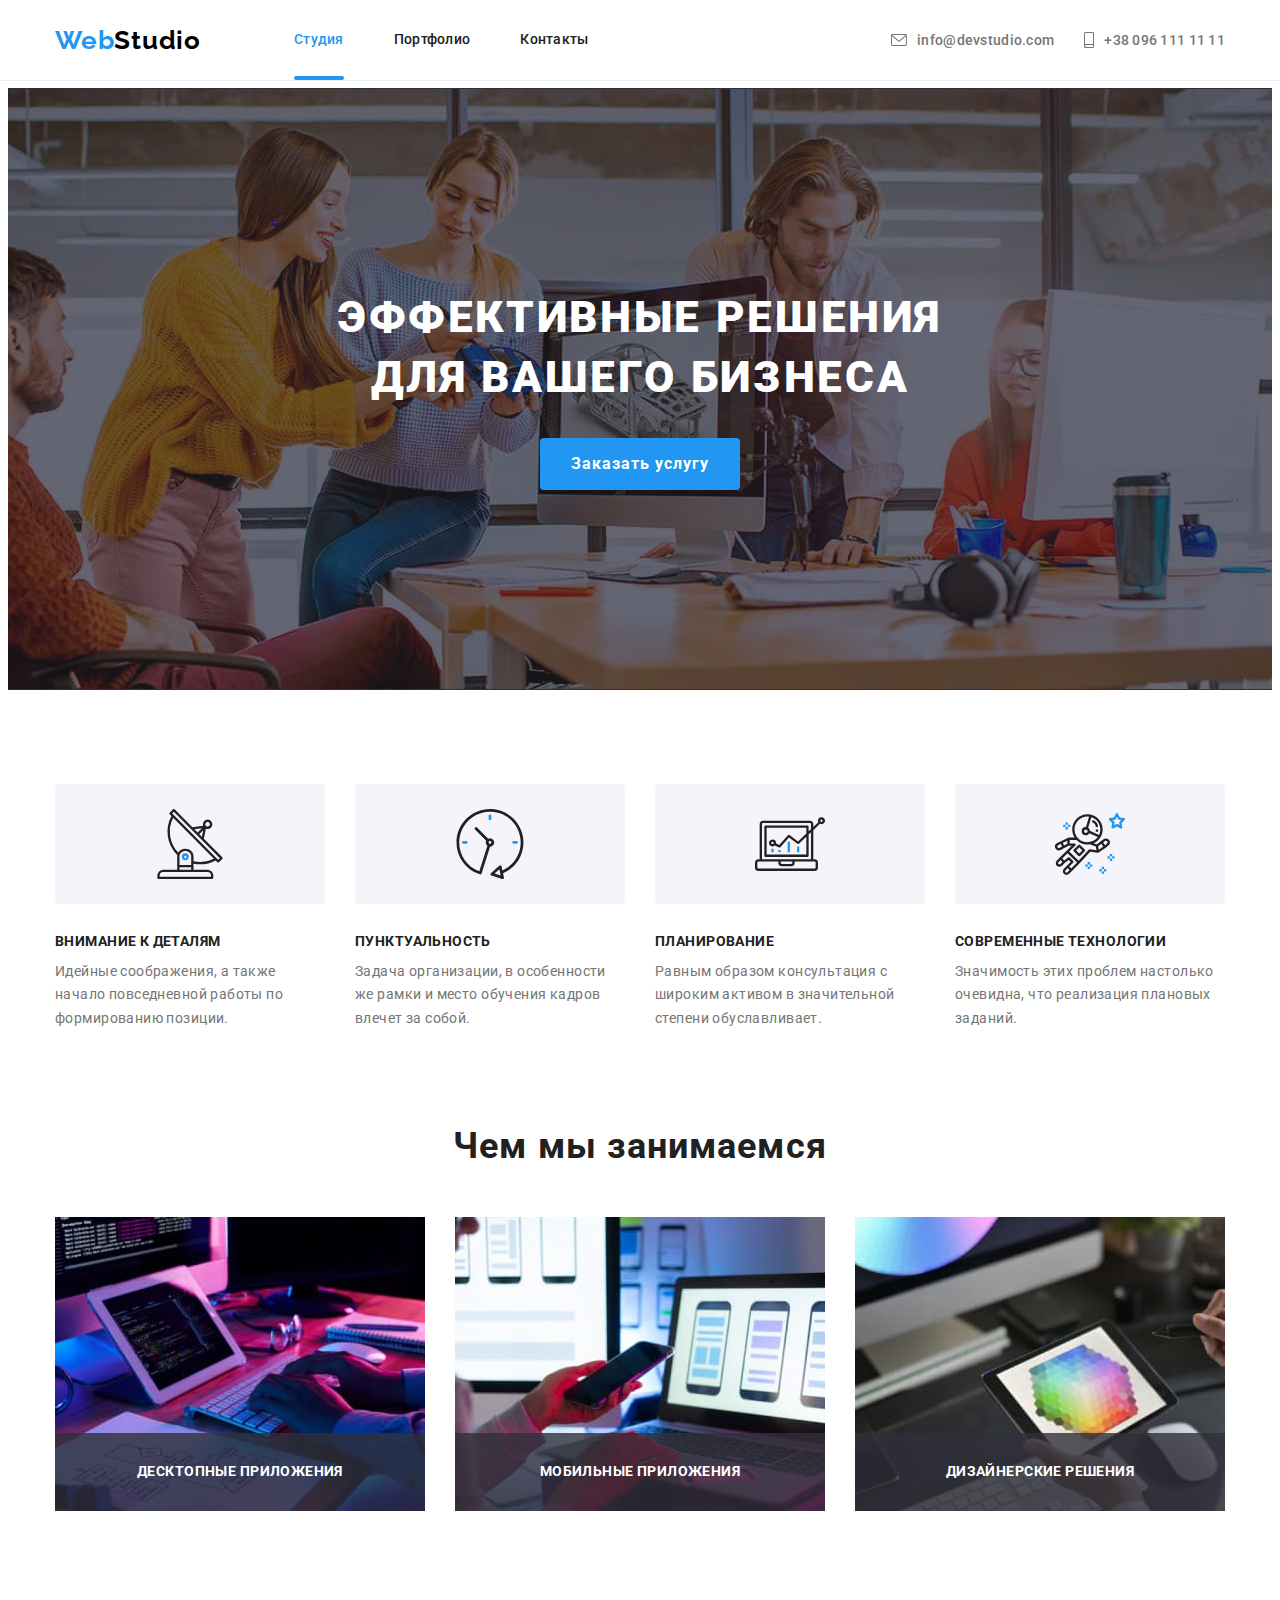
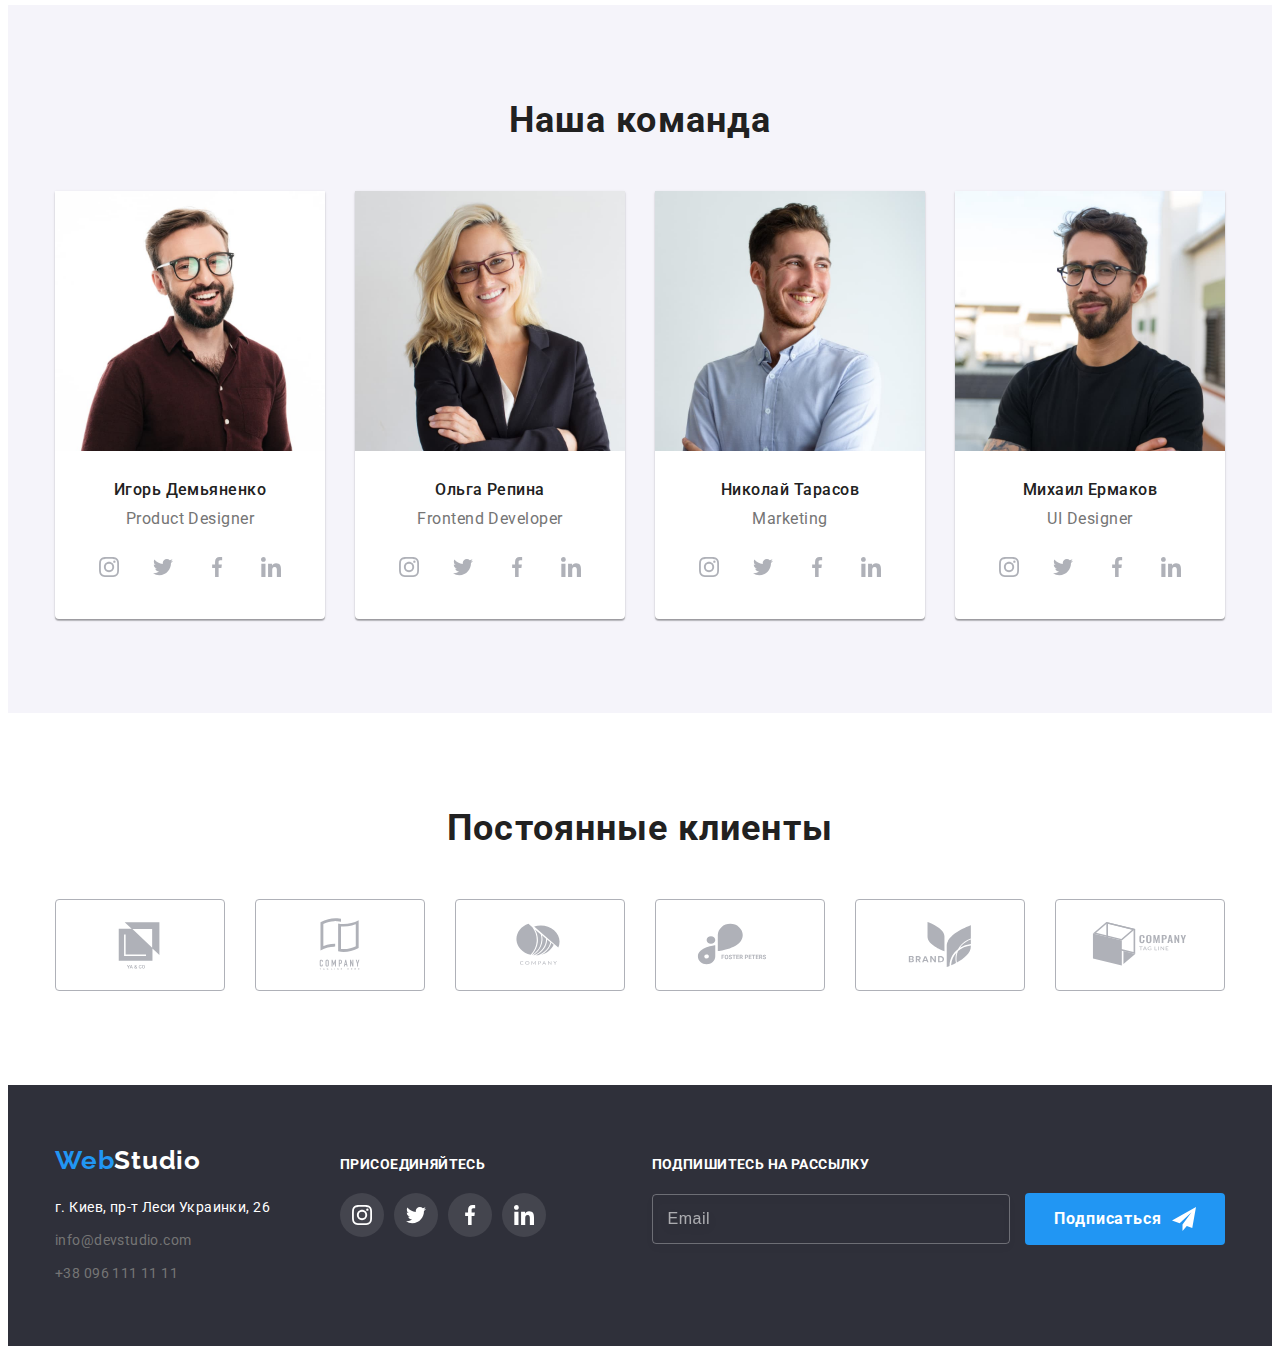
==== index.html @ 7b47493b "copy file is hw-6 and settings.json" ====
<!DOCTYPE html>
<html lang="ru">
  <head>
    <meta charset="UTF-8" />
    <meta http-equiv="X-UA-Compatible" content="IE=edge" />
    <meta name="viewport" content="width=device-width, initial-scale=1.0" />
    <title>WebStudio</title>
    <link rel="preconnect" href="https://fonts.googleapis.com" />
    <link rel="preconnect" href="https://fonts.gstatic.com" crossorigin />
    <link
      href="https://fonts.googleapis.com/css2?family=Raleway:wght@700&family=Roboto:wght@400;500;700;900&display=swap"
      rel="stylesheet"
    />
    <link
      rel="stylesheet"
      href="https://cdnjs.cloudflare.com/ajax/libs/modern-normalize/1.1.0/modern-normalize.min.css"
      integrity="sha512-wpPYUAdjBVSE4KJnH1VR1HeZfpl1ub8YT/NKx4PuQ5NmX2tKuGu6U/JRp5y+Y8XG2tV+wKQpNHVUX03MfMFn9Q=="
      crossorigin="anonymous"
      referrerpolicy="no-referrer"
    />
    <link rel="stylesheet" href="./css/styles.css" />
  </head>
  <body>
    <!-- section header -->
    <header class="page-header">
      <div class="container">
        <div class="container-head">
          <div class="nav-container">
            <a class="link logo" href="index.html"
              >Web<span class="accent-top">Studio</span></a
            >
            <nav>
              <ul class="list header-list">
                <li class="header-item">
                  <a class="link header-link current" href="">Студия</a>
                </li>
                <li class="header-item">
                  <a class="link header-link" href="./portfolio.html"
                    >Портфолио</a
                  >
                </li>
                <li class="header-item">
                  <a class="link header-link" href="#address">Контакты</a>
                </li>
              </ul>
            </nav>
          </div>

          <ul class="list header-connect">
            <li class="header-item">
              <a
                class="link header-link set-link"
                href="mailto:info@devstudio.com"
              >
                <svg class="connect-icon" width="16" height="12">
                  <use href="./images/icons.svg#icon-mail-logo"></use>
                </svg>
                info@devstudio.com</a
              >
            </li>
            <li class="header-item">
              <a class="link header-link set-link" href="tel:+380961111111">
                <svg class="connect-icon" width="10" height="16">
                  <use href="./images/icons.svg#icon-smartphone"></use>
                </svg>
                +38 096 111 11 11</a
              >
            </li>
          </ul>
        </div>
      </div>
    </header>
    <!--section hero-->
    <main>
      <section class="hero">
        <div class="container-hero">
          <h1 class="hero-title">
            Эффективные решения <br />
            для вашего бизнеса
          </h1>
          <button type="button" class="main-button" data-modal-open>
            Заказать услугу
          </button>
        </div>
      </section>
      <!--section services-->
      <section class="section">
        <div class="container">
          <h2 class="visually-hidden">Особенности</h2>
          <ul class="list card-set">
            <li class="item services-item details-icon">
              <h3 class="services-title">Внимание к деталям</h3>
              <p class="services-pre-title">
                Идейные соображения, а также начало повседневной работы по
                формированию позиции.
              </p>
            </li>
            <li class="item services-item punctual-icon">
              <h3 class="services-title">Пунктуальность</h3>
              <p class="services-pre-title">
                Задача организации, в особенности же рамки и место обучения
                кадров влечет за собой.
              </p>
            </li>
            <li class="item services-item plan-icon">
              <h3 class="services-title">Планирование</h3>
              <p class="services-pre-title">
                Равным образом консультация с широким активом в значительной
                степени обуславливает.
              </p>
            </li>
            <li class="item services-item technology-icon">
              <h3 class="services-title">Современные технологии</h3>
              <p class="services-pre-title">
                Значимость этих проблем настолько очевидна, что реализация
                плановых заданий.
              </p>
            </li>
          </ul>
        </div>
      </section>
      <!-- section what are we doing-->
      <section class="section doing">
        <div class="container">
          <h2 class="section-title">Чем мы занимаемся</h2>
          <ul class="list card-set">
            <li class="item doing-item">
              <img
                src="./images/keyboard-img.jpg"
                alt="разработка программного обеспечения"
                width="370"
                height="294"
              />
              <p class="doing-title">Десктопные приложения</p>
            </li>
            <li class="item doing-item">
              <img
                src="./images/notebook-img.jpg"
                alt="написание мобильного дизайна"
                width="370"
                height="294"
              />
              <p class="doing-title">Мобильные приложения</p>
            </li>
            <li class="item doing-item">
              <img
                src="./images/tablet-img.jpg"
                alt="подбор цветовых гамм для ваших проектов"
                width="370"
                height="294"
              />
              <p class="doing-title">Дизайнерские решения</p>
            </li>
          </ul>
        </div>
      </section>
      <!--section our team-->
      <section class="section team">
        <div class="container">
          <h2 class="section-title">Наша команда</h2>
          <ul class="list card-set">
            <li class="item team-item">
              <img
                src="./images/product-designer-img.jpg"
                alt="Игорь Демьяненко - Product Designer"
                width="270"
                height="260"
              />
              <div class="card-title">
                <h3 class="team-pre-title">Игорь Демьяненко</h3>
                <p class="team-post">Product Designer</p>
                <ul class="list social-card">
                  <li class="social-item">
                    <a
                      class="link social-card-link"
                      href="https://www.instagram.com"
                      target="_blank"
                      rel="noopener noreferrer"
                    >
                      <svg
                        class="icon-card-social"
                        width="20"
                        height="20"
                        aria-label="instagram"
                      >
                        <use href="./images/icons.svg#icon-instagram-2"></use>
                      </svg>
                    </a>
                  </li>
                  <li class="social-item">
                    <a
                      class="link social-card-link"
                      href="https://twitter.com"
                      target="_blank"
                      rel="noopener noreferrer"
                    >
                      <svg
                        class="icon-card-social"
                        width="20"
                        height="20"
                        aria-label="twitter"
                      >
                        <use
                          href="./images/icons.svg#icon-twitter-1"
                        ></use></svg
                    ></a>
                  </li>
                  <li class="social-item">
                    <a
                      class="link social-card-link"
                      href="https://www.facebook.com/"
                      target="_blank"
                      rel="noopener noreferrer"
                    >
                      <svg
                        class="icon-social"
                        width="20"
                        height="20"
                        aria-label="facebook"
                      >
                        <use
                          href="./images/icons.svg#icon-facebook-1"
                        ></use></svg
                    ></a>
                  </li>
                  <li class="social-item">
                    <a
                      class="link social-card-link"
                      href="https://ru.linkedin.com/"
                      target="_blank"
                      rel="noopener noreferrer"
                    >
                      <svg
                        class="icon-social"
                        width="20"
                        height="20"
                        aria-label="linkedin"
                      >
                        <use
                          href="./images/icons.svg#icon-linkedin-1"
                        ></use></svg
                    ></a>
                  </li>
                </ul>
              </div>
            </li>
            <li class="item team-item">
              <img
                src="./images/frontend-developer-img.jpg"
                alt="Ольга Репина - Frontend Developer"
                width="270"
                height="260"
              />
              <div class="card-title">
                <h3 class="team-pre-title">Ольга Репина</h3>
                <p class="team-post">Frontend Developer</p>
                <ul class="list social-card">
                  <li class="social-item">
                    <a
                      class="link social-card-link"
                      href="https://www.instagram.com"
                      target="_blank"
                      rel="noopener noreferrer"
                    >
                      <svg
                        class="icon-card-social"
                        width="20"
                        height="20"
                        aria-label="instagram"
                      >
                        <use href="./images/icons.svg#icon-instagram-2"></use>
                      </svg>
                    </a>
                  </li>
                  <li class="social-item">
                    <a
                      class="link social-card-link"
                      href="https://twitter.com"
                      target="_blank"
                      rel="noopener noreferrer"
                    >
                      <svg
                        class="icon-card-social"
                        width="20"
                        height="20"
                        aria-label="twitter"
                      >
                        <use
                          href="./images/icons.svg#icon-twitter-1"
                        ></use></svg
                    ></a>
                  </li>
                  <li class="social-item">
                    <a
                      class="link social-card-link"
                      href="https://www.facebook.com/"
                      target="_blank"
                      rel="noopener noreferrer"
                    >
                      <svg
                        class="icon-social"
                        width="20"
                        height="20"
                        aria-label="facebook"
                      >
                        <use
                          href="./images/icons.svg#icon-facebook-1"
                        ></use></svg
                    ></a>
                  </li>
                  <li class="social-item">
                    <a
                      class="link social-card-link"
                      href="https://ru.linkedin.com/"
                      target="_blank"
                      rel="noopener noreferrer"
                    >
                      <svg
                        class="icon-social"
                        width="20"
                        height="20"
                        aria-label="linkedin"
                      >
                        <use
                          href="./images/icons.svg#icon-linkedin-1"
                        ></use></svg
                    ></a>
                  </li>
                </ul>
              </div>
            </li>
            <li class="item team-item">
              <img
                src="./images/marketing-img.jpg"
                alt="Николай Тарасов - Marketing"
                width="270"
                height="260"
              />
              <div class="card-title">
                <h3 class="team-pre-title">Николай Тарасов</h3>
                <p class="team-post">Marketing</p>
                <ul class="list social-card">
                  <li class="social-item">
                    <a
                      class="link social-card-link"
                      href="https://www.instagram.com"
                      target="_blank"
                      rel="noopener noreferrer"
                    >
                      <svg
                        class="icon-card-social"
                        width="20"
                        height="20"
                        aria-label="instagram"
                      >
                        <use href="./images/icons.svg#icon-instagram-2"></use>
                      </svg>
                    </a>
                  </li>
                  <li class="social-item">
                    <a
                      class="link social-card-link"
                      href="https://twitter.com"
                      target="_blank"
                      rel="noopener noreferrer"
                    >
                      <svg
                        class="icon-card-social"
                        width="20"
                        height="20"
                        aria-label="twitter"
                      >
                        <use
                          href="./images/icons.svg#icon-twitter-1"
                        ></use></svg
                    ></a>
                  </li>
                  <li class="social-item">
                    <a
                      class="link social-card-link"
                      href="https://www.facebook.com/"
                      target="_blank"
                      rel="noopener noreferrer"
                    >
                      <svg
                        class="icon-social"
                        width="20"
                        height="20"
                        aria-label="facebook"
                      >
                        <use
                          href="./images/icons.svg#icon-facebook-1"
                        ></use></svg
                    ></a>
                  </li>
                  <li class="social-item">
                    <a
                      class="link social-card-link"
                      href="https://ru.linkedin.com/"
                      target="_blank"
                      rel="noopener noreferrer"
                    >
                      <svg
                        class="icon-social"
                        width="20"
                        height="20"
                        aria-label="linkedin"
                      >
                        <use
                          href="./images/icons.svg#icon-linkedin-1"
                        ></use></svg
                    ></a>
                  </li>
                </ul>
              </div>
            </li>
            <li class="item team-item">
              <img
                src="./images/ui-designer-img.jpg"
                alt="Михаил Ермаков - UI Designer"
                width="270"
                height="260"
              />
              <div class="card-title">
                <h3 class="team-pre-title">Михаил Ермаков</h3>
                <p class="team-post">UI Designer</p>
                <ul class="list social-card">
                  <li class="social-item">
                    <a
                      class="link social-card-link"
                      href="https://www.instagram.com"
                      target="_blank"
                      rel="noopener noreferrer"
                    >
                      <svg
                        class="icon-card-social"
                        width="20"
                        height="20"
                        aria-label="instagram"
                      >
                        <use href="./images/icons.svg#icon-instagram-2"></use>
                      </svg>
                    </a>
                  </li>
                  <li class="social-item">
                    <a
                      class="link social-card-link"
                      href="https://twitter.com"
                      target="_blank"
                      rel="noopener noreferrer"
                    >
                      <svg
                        class="icon-card-social"
                        width="20"
                        height="20"
                        aria-label="twitter"
                      >
                        <use
                          href="./images/icons.svg#icon-twitter-1"
                        ></use></svg
                    ></a>
                  </li>
                  <li class="social-item">
                    <a
                      class="link social-card-link"
                      href="https://www.facebook.com/"
                      target="_blank"
                      rel="noopener noreferrer"
                    >
                      <svg
                        class="icon-social"
                        width="20"
                        height="20"
                        aria-label="facebook"
                      >
                        <use
                          href="./images/icons.svg#icon-facebook-1"
                        ></use></svg
                    ></a>
                  </li>
                  <li class="social-item">
                    <a
                      class="link social-card-link"
                      href="https://ru.linkedin.com/"
                      target="_blank"
                      rel="noopener noreferrer"
                    >
                      <svg
                        class="icon-social"
                        width="20"
                        height="20"
                        aria-label="linkedin"
                      >
                        <use
                          href="./images/icons.svg#icon-linkedin-1"
                        ></use></svg
                    ></a>
                  </li>
                </ul>
              </div>
            </li>
          </ul>
        </div>
      </section>
      <!-- section our clients -->
      <section class="section clients">
        <div class="container">
          <h2 class="section-title">Постоянные клиенты</h2>
          <ul class="list card-set">
            <li class="item clients-item">
              <a
                class="link clients-link"
                href=""
                target="_blank"
                rel="noopener noreferrer"
              >
                <svg class="icon-clients" width="106" height="60">
                  <use href="./images/icons.svg#icon-company-1"></use>
                </svg>
              </a>
            </li>
            <li class="item clients-item">
              <a
                class="link clients-link"
                href=""
                target="_blank"
                rel="noopener noreferrer"
              >
                <svg class="icon-clients" width="106" height="60">
                  <use href="./images/icons.svg#icon-company-2"></use>
                </svg>
              </a>
            </li>
            <li class="item clients-item">
              <a
                class="link clients-link"
                href=""
                target="_blank"
                rel="noopener noreferrer"
              >
                <svg class="icon-clients" width="106" height="60">
                  <use href="./images/icons.svg#icon-company-3"></use>
                </svg>
              </a>
            </li>
            <li class="item clients-item">
              <a
                class="link clients-link"
                href=""
                target="_blank"
                rel="noopener noreferrer"
              >
                <svg class="icon-clients" width="106" height="60">
                  <use href="./images/icons.svg#icon-company-4"></use>
                </svg>
              </a>
            </li>
            <li class="item clients-item">
              <a
                class="link clients-link"
                href=""
                target="_blank"
                rel="noopener noreferrer"
              >
                <svg class="icon-clients" width="106" height="60">
                  <use href="./images/icons.svg#icon-company-5"></use>
                </svg>
              </a>
            </li>
            <li class="item clients-item">
              <a
                class="link clients-link"
                href=""
                target="_blank"
                rel="noopener noreferrer"
              >
                <svg class="icon-clients" width="106" height="60">
                  <use href="./images/icons.svg#icon-company-6"></use>
                </svg>
              </a>
            </li>
          </ul>
        </div>
      </section>
    </main>
    <!--section footer-->
    <footer class="footer">
      <div class="container">
        <div class="foot-container">
          <a class="link logo" href="index.html"
            >Web<span class="accent-foot">Studio</span></a
          >
          <address class="address" id="address">
            <ul class="list address-list">
              <li class="address-item">
                <a
                  class="link"
                  href="https://goo.gl/maps/kdyRsUSUZegwHqDn6"
                  target="_blank"
                  rel="noopener noreferrer"
                  ><span class="address-city"
                    >г. Киев, пр-т Леси Украинки, 26</span
                  ></a
                >
              </li>
              <li class="address-item connect">
                <a class="link" href="mailto:info@devstudio.com"
                  >info@devstudio.com</a
                >
              </li>
              <li class="address-item connect">
                <a class="link" href="tel:+380961111111">+38 096 111 11 11</a>
              </li>
            </ul>
          </address>
        </div>
        <div class="foot-container">
          <h3 class="footer-title">присоединяйтесь</h3>
          <ul class="list social-card">
            <li class="social-item">
              <a
                class="link social-card-link"
                href="https://www.instagram.com"
                target="_blank"
                rel="noopener noreferrer"
              >
                <svg
                  class="icon-social"
                  width="20"
                  height="20"
                  aria-label="instagram"
                >
                  <use href="./images/icons.svg#icon-instagram-2"></use>
                </svg>
              </a>
            </li>
            <li class="social-item">
              <a
                class="link social-card-link"
                href="https://twitter.com"
                target="_blank"
                rel="noopener noreferrer"
              >
                <svg
                  class="icon-social"
                  width="20"
                  height="20"
                  aria-label="twitter"
                >
                  <use href="./images/icons.svg#icon-twitter-1"></use></svg
              ></a>
            </li>
            <li class="social-item">
              <a
                class="link social-card-link"
                href="https://www.facebook.com/"
                target="_blank"
                rel="noopener noreferrer"
              >
                <svg
                  class="icon-social"
                  width="20"
                  height="20"
                  aria-label="facebook"
                >
                  <use href="./images/icons.svg#icon-facebook-1"></use></svg
              ></a>
            </li>
            <li class="social-item">
              <a
                class="link social-card-link"
                href="https://ru.linkedin.com/"
                target="_blank"
                rel="noopener noreferrer"
              >
                <svg
                  class="icon-social"
                  width="20"
                  height="20"
                  aria-label="linkedin"
                >
                  <use href="./images/icons.svg#icon-linkedin-1"></use></svg
              ></a>
            </li>
          </ul>
        </div>
        <div class="foot-container">
          <h3 class="footer-title">Подпишитесь на рассылку</h3>
          <form>
            <input
              class="subscribe-input"
              type="email"
              name="email"
              placeholder="Email"
            />
            <button type="submit" class="main-button subscribe-button">
              Подписаться
              <svg class="icon-button" width="24" height="24">
                <use href="images/icons.svg#icon-send"></use>
              </svg>
            </button>
          </form>
        </div>
      </div>
    </footer>
    <!-- section modal-window -->
    <div class="backdrop is-hidden" data-modal>
      <div class="modal">
        <button class="btn-modal" data-modal-close>
          <svg class="icon-close" width="11" height="11" aria-label="Закрыть">
            <use href="./images/icons.svg#close"></use>
          </svg>
        </button>
        <h2 class="form-title">Оставьте свои данные, мы вам перезвоним</h2>
        <form class="form">
          <div class="form-wrapper">
            <div class="form-field">
              <svg class="form-icon" width="18" height="18">
                <use href="images/icons.svg#icon-person"></use>
              </svg>
              <label for="username">Имя</label>
              <input
                class="form-input"
                type="text"
                name="username"
                id="username"
              />
            </div>
            <div class="form-field">
              <svg class="form-icon" width="18" height="18">
                <use href="images/icons.svg#icon-phone"></use>
              </svg>
              <label for="tel">Телефон</label>
              <input
                class="form-input"
                type="tel"
                name="pnone_number"
                id="tel"
              />
            </div>
            <div class="form-field">
              <svg class="form-icon" width="18" height="18">
                <use href="images/icons.svg#icon-email"></use>
              </svg>
              <label for="email">Почта</label>
              <input class="form-input" type="email" name="email" id="email" />
            </div>
            <div class="form-field">
              <label for="comment">Комментарий</label>
              <textarea
                class="textarea"
                name="comment"
                id="comment"
                cols="30"
                rows="10"
                placeholder="Введите текст"
              ></textarea>
            </div>
          </div>
          <label for="check" class="form-checkbox">
            <input
              class="input-checkbox visually-hidden"
              type="checkbox"
              name="check"
              id="check"
            />
            <svg class="form-icon-check" width="15" height="15">
              <use href="images/icons.svg#icon-check"></use></svg
            >Соглашаюсь с рассылкой и принимаю &nbsp;
            <a class="form-link" href="#" rel="noopener noreferrer">
              Условия договора</a
            >
          </label>
          <button type="submit" class="main-button">Отправить</button>
        </form>
      </div>
    </div>
    <script src="./js/modal.js"></script>
  </body>
</html>
---- css/styles.css ----
:root {
  --text-color: #757575;
  --brand-color: #212121;
  --accent-color: #2196f3;
  --accent-precolor: #188ce8;
  --primary-color: #ffffff;
  --bacground-color: #2f303a;
  --background-precolor: #f5f4fa;
  --accent-topcolor: #000000;
  --button-color: #e5e5e5;
  --border-cardscolor: #eeeeee;
  --primary-color-icons: #afb1b8;
  --card-set-gap: 30px;
  --transition-cubic: 250ms cubic-bezier(0.4, 0, 0.2, 1);
}
html {
  box-sizing: border-box;
}

*,
*::after,
*::before {
  box-sizing: inherit;
}

h1,
h2,
h3,
h4,
h5,
h6,
p {
  margin-top: 0;
  margin-bottom: 0;
}

img {
  display: block;
  max-width: 100%;
  height: auto;
}
body {
  font-family: "Roboto", sans-serif;
  font-size: 14px;
  line-height: 1.71;
  letter-spacing: 0.03em;
  color: var(--text-color);
  padding-top: 80px;
}
.list {
  list-style: none;
  padding-left: 0;
  margin: 0;
}
.link {
  text-decoration: none;
  color: inherit;
}
.visually-hidden {
  position: absolute;
  white-space: nowrap;
  width: 1px;
  height: 1px;
  overflow: hidden;
  border: 0;
  padding: 0;
  clip: rect(0 0 0 0);
  clip-path: inset(50%);
  margin: -1px;
}
.container {
  width: 1200px;
  margin-left: auto;
  margin-right: auto;
  padding: 0 15px;
}
button {
  border: 1px solid transparent;
}

.main-button {
  background-color: var(--accent-color);
  font-family: inherit;
  font-weight: bold;
  font-size: 16px;
  line-height: 1.87;
  letter-spacing: 0.06em;
  color: var(--primary-color);
  cursor: pointer;
  border-radius: 4px;
  padding: 10px 0;
  min-width: 200px;
  min-height: 50px;
  justify-content: center;
  transition: background-color var(--transition-cubic);
}
.main-button:hover,
.main-button:focus {
  background-color: var(--accent-precolor);
}

.section {
  padding-top: 94px;
  padding-bottom: 94px;
}
.item {
  margin-top: 30px;
  margin-left: 30px;
}

.card-set {
  display: flex;
  flex-wrap: wrap;
  margin-top: -30px;
  margin-left: -30px;
}

/* ------------------Header----------------------*/
.page-header {
  border-bottom: 1px solid #ececec;
  position: fixed;
  width: 100%;
  background-color: var(--primary-color);
  top: 0;
  left: 0;
  z-index: 2;
}
.container-head {
  display: flex;
  align-items: center;
}
.nav-container {
  display: flex;
  justify-content: space-between;
  align-items: center;
}
.logo {
  font-family: Raleway;
  font-weight: bold;
  font-size: 26px;
  line-height: 1.19;
  letter-spacing: 0.03em;
  color: var(--accent-color);
  display: inline-block;
  margin-right: 93px;
}
.accent-top {
  color: var(--accent-topcolor);
}
.header-list {
  color: var(--brand-color);
  display: flex;
}
.header-item:not(:last-child) {
  margin-right: 50px;
}
.header-connect > .header-item:nth-child(1) {
  margin-right: 30px;
}

.header-connect {
  display: flex;
  justify-content: space-between;
  margin-left: auto;
}

.header-link {
  font-weight: 500;
  line-height: 16px;
  letter-spacing: 0.02em;
  padding: 32px 0;
  position: relative;
  transition: color var(--transition-cubic);
}

.header-list .current::after {
  content: "";
  position: absolute;
  width: 100%;
  height: 4px;
  background-color: var(--accent-color);
  border-radius: 2px;
  bottom: -1px;
  left: 0;
  transition: transform var(--transition-cubic);
}

.set-link {
  display: flex;
  align-items: center;
}

.connect-icon {
  margin-right: 10px;
  fill: currentColor;
}

.header-link:focus,
.header-link:hover,
.current {
  color: var(--accent-color);
}

/* ------------------------Hero------------------------- */
.hero {
  background-color: var(--bacground-color);
  text-align: center;
}

.container-hero {
  background-image: linear-gradient(
      rgba(47, 48, 58, 0.4),
      rgba(47, 48, 58, 0.4)
    ),
    url(../images/hero-image.jpg);
  max-width: 1600px;
  background-repeat: no-repeat;
  background-position: center;
  padding-top: 200px;
  padding-bottom: 200px;
  margin: 0 auto;
}

.hero-title {
  font-weight: 900;
  font-size: 44px;
  line-height: 1.36;
  text-align: center;
  letter-spacing: 0.06em;
  text-transform: uppercase;
  color: var(--primary-color);
  margin-bottom: 30px;
}

/* -------------------Services--------------------------- */

.services-item {
  flex-basis: calc(100% / 4 - var(--card-set-gap));
}

.services-item::before {
  content: "";
  display: block;
  margin-bottom: 30px;
  background-color: var(--background-precolor);
  height: 120px;
  background-size: 70px, 70px;
  background-repeat: no-repeat;
  background-position: center;
  border-radius: 4px;
}

.details-icon::before {
  background-image: url(../images/antenna.svg);
}

.punctual-icon::before {
  background-image: url(../images/clock.svg);
}

.plan-icon::before {
  background-image: url(../images/diagram.svg);
}

.technology-icon::before {
  background-image: url(../images/astronaut.svg);
}

.services-title {
  font-size: 14px;
  line-height: 1.14;
  letter-spacing: 0.03em;
  text-transform: uppercase;
  color: var(--brand-color);
  margin-bottom: 10px;
}

/* ---------------------------Doing---------------------------- */

main .doing {
  padding-top: 0;
}

.section-title {
  font-weight: bold;
  font-size: 36px;
  line-height: 42px;
  text-align: center;
  letter-spacing: 0.03em;
  color: var(--brand-color);
  margin-bottom: 50px;
}

.doing-item {
  flex-basis: calc(100% / 3 - var(--card-set-gap));
  position: relative;
}

.doing-title {
  position: absolute;
  bottom: 0px;
  left: 0px;
  width: 100%;
  padding: 27px 0px;
  color: var(--primary-color);
  text-transform: uppercase;
  font-weight: bold;
  background-color: rgba(47, 48, 58, 0.8);
  display: flex;
  align-items: center;
  justify-content: center;
}

/* ---------------------------Team---------------------------- */

.team {
  background-color: var(--background-precolor);
}

.team-item {
  background: var(--primary-color);
  box-shadow: 0px 1px 3px rgba(0, 0, 0, 0.12), 0px 1px 1px rgba(0, 0, 0, 0.14),
    0px 2px 1px rgba(0, 0, 0, 0.2);
  flex-basis: calc(100% / 4 - var(--card-set-gap));
  border-radius: 0px 0px 4px 4px;
}

.team-post,
.team-pre-title {
  font-size: 16px;
  line-height: 1.18;
  text-align: center;
  letter-spacing: 0.03em;
  margin-bottom: 16px;
}
.team-pre-title {
  font-weight: 500;
  color: var(--brand-color);
  margin-bottom: 10px;
}
.card-title {
  padding: 30px 32px;
}

.social-card {
  display: flex;
  align-items: center;
}

.social-card-link {
  display: flex;
  color: var(--primary-color-icons);
  width: 44px;
  height: 44px;
  border-radius: 50%;
  align-items: center;
  justify-content: center;
  transition: color var(--transition-cubic),
    background-color var(--transition-cubic);
}

.social-card-link:hover,
.social-card-link:focus {
  background-color: var(--accent-color);
  color: var(--primary-color);
}

.icon-card-social {
  fill: currentColor;
}

/* ------------------------------Section Portfolio-------------------------- */

/* ---------------------Portfolio button---------------- */

.example-btn {
  font-weight: 500;
  font-size: 16px;
  font-family: inherit;
  line-height: 1.62;
  text-align: center;
  letter-spacing: 0.03em;
  color: var(--brand-color);
  cursor: pointer;
  padding: 6px 22px;
  border-radius: 4px;
  background-color: var(--button-color);
  transition: color var(--transition-cubic),
    background-color var(--transition-cubic), box-shadow var(--transition-cubic);
}
.example-item {
  margin-right: 8px;
}
.example-item:last-child {
  margin-right: 0;
}

.example-btn:hover,
.example-btn:focus,
.active {
  color: var(--primary-color);
  background-color: var(--accent-color);
  box-shadow: 0px 3px 1px rgba(0, 0, 0, 0.1), 0px 1px 2px rgba(0, 0, 0, 0.08),
    0px 2px 2px rgba(0, 0, 0, 0.12);
}

.btn-list {
  display: flex;
  justify-content: center;
  margin-bottom: 50px;
}
/* ------------------------- Portfolio items ------------------------------*/

.pf-item {
  flex-basis: calc(100% / 3 - var(--card-set-gap));
}

.pf-link {
  display: flex;
  flex-direction: column;
}

.thumb {
  position: relative;
  overflow: hidden;
}
.overlay-box {
  background-color: rgba(33, 150, 243, 0.9);
  position: absolute;
  transform: translateY(100%);
  transition: transform var(--transition-cubic);
  display: flex;
  align-content: center;
  top: 0;
  left: 0;
}
.overlay-info {
  width: 100%;
  height: 294px;
  padding: 63px 24px;
  color: var(--primary-color);
  text-align: left;
  font-size: 18px;
  line-height: 1.56;
  letter-spacing: 0.03em;
}

.pf-link:hover .overlay-box,
.pf-link:focus .overlay-box {
  transform: translateY(0);
}

.pf-link:hover,
.pf-link:focus {
  box-shadow: 0px 1px 1px rgba(0, 0, 0, 0.12), 0px 4px 4px rgba(0, 0, 0, 0.06),
    1px 4px 6px rgba(0, 0, 0, 0.16);
}

.pf-title {
  font-size: 18px;
  line-height: 2;
  letter-spacing: 0.06em;
  color: var(--brand-color);
  margin-bottom: 4px;
}

.pf-pre-title {
  font-size: 16px;
  line-height: 1.87;
  letter-spacing: 0.03em;
}
.pf-wrapper {
  padding: 20px 24px;
  border: 1px solid var(--border-cardscolor);
}

/* -------------------------Our Clients-------------------- */

.clients-link {
  display: flex;
  justify-content: center;
  align-items: center;
  height: 92px;
  border: 1px solid var(--primary-color-icons);
  border-radius: 4px;
  transition: border var(--transition-cubic),
    transform 850ms cubic-bezier(0.4, 0, 0.2, 1);
  /* "ЭКСПЕРИМЕНТ! */
}

.clients-link:hover,
.clients-link:focus {
  border: 1px solid var(--accent-color);
  transform: scale(1.3);
}

.clients-link:hover > .icon-clients,
.clients-link:focus > .icon-clients {
  fill: var(--accent-color);
}

.clients-item {
  background-color: var(--primary-color);
  flex-basis: calc(100% / 6 - var(--card-set-gap));
}

.icon-clients {
  fill: var(--primary-color-icons);
  transition: fill var(--transition-cubic);
}
/* -------------------------Footer------------------------ */

.footer {
  background-color: var(--bacground-color);
  padding-top: 60px;
  padding-bottom: 60px;
}

.foot-container:not(:last-child) {
  margin-right: 70px;
}
.foot-container:last-child {
  margin-left: auto;
}

.footer .logo {
  margin-right: 0;
  margin-bottom: 20px;
}
.address-list {
  display: flex;
  justify-content: center;
  flex-direction: column;
}
.accent-foot {
  color: var(--primary-color);
}
.address {
  font-style: normal;
  display: flex;
}
.address-city {
  color: var(--primary-color);
}
.connect .link:focus,
.connect .link:hover {
  color: #b6b6b6;
  transition: color var(--transition-cubic);
}
.address-item {
  margin-top: 0;
  margin-bottom: 9px;
}
.address-item:last-child {
  margin-bottom: 0;
}

/* -----------------------Social------------------------- */
.footer > .container {
  display: flex;
  align-items: baseline;
}

.footer-title {
  font-size: 14px;
  line-height: 1.14;
  text-transform: uppercase;
  color: var(--primary-color);
  margin-bottom: 20px;
}

.social-item:not(:last-child) {
  margin-right: 10px;
}

.footer .social-card-link {
  color: var(--primary-color);
  background-color: rgba(255, 255, 255, 0.1);
}

.footer .social-card-link:hover,
.footer .social-card-link:focus {
  background-color: var(--accent-color);
  transition: background-color var(--transition-cubic);
}
.icon-social {
  fill: currentColor;
}
/* ----------------------Subsribe-footer--------------------- */

.subscribe-input {
  font-size: 16px;
  color: var(--primary-color);
  min-width: 358px;
  height: 50px;
  padding: 0 15px;
  margin-right: 12px;
  border: 1px solid rgba(255, 255, 255, 0.3);
  box-sizing: border-box;
  filter: drop-shadow(0px 4px 4px rgba(0, 0, 0, 0.15));
  outline: none;
  border-radius: 4px;
  background-color: inherit;
  transition: border-color var(--transition-cubic);
}

.subscribe-input:focus,
.subscribe-input:hover {
  border-color: var(--accent-color);
}

.subscribe-input::placeholder {
  padding: 0;
  font-size: 16px;
  line-height: 1.25;
  letter-spacing: 0.03em;
  color: rgba(255, 255, 255, 0.6);
}

.subscribe-button {
  display: inline-flex;
  align-items: center;
}
.icon-button {
  margin-left: 10px;
}
/* -----------------------Modal window----------------------- */
.backdrop {
  position: fixed;
  top: 0;
  left: 0;
  z-index: 3;
  width: 100%;
  height: 100%;
  background-color: rgba(0, 0, 0, 0.2);
  transition: opacity var(--transition-cubic),
    visibility var(--transition-cubic);
}

.backdrop.is-hidden .modal {
  opacity: 0;
  visibility: visible;
  transform: translate(-50%, -50%) scale(2) rotate(120deg);
}

.backdrop.is-hidden {
  opacity: 0;
  visibility: hidden;
  pointer-events: none;
}

.modal {
  position: absolute;
  top: 50%;
  left: 50%;
  padding: 40px;
  min-width: 528px;
  min-height: 581px;
  background-color: var(--primary-color);
  box-shadow: 0px 1px 3px rgba(0, 0, 0, 0.12), 0px 1px 1px rgba(0, 0, 0, 0.14),
    0px 2px 1px rgba(0, 0, 0, 0.2);
  border-radius: 4px;
  transform: translate(-50%, -50%) scale(1);
  transition: transform var(--transition-cubic), opacity var(--transition-cubic),
    visibility var(--transition-cubic);
}

.btn-modal {
  position: absolute;
  right: 8px;
  top: 8px;
  display: flex;
  padding: 6px;
  cursor: pointer;
  background-color: var(--primary-color);
  border-radius: 50%;
  border: 1px solid rgba(0, 0, 0, 0.1);
  transition: transform var(--transition-cubic),
    background-color var(--transition-cubic), color var(--transition-cubic),
    border var(--transition-cubic);
}

.btn-modal:hover,
.btn-modal:focus {
  background-color: var(--accent-color);
  color: var(--primary-color);
  border: black;
  transform: rotate(270deg);
}

.icon-close {
  display: inline-block;
  fill: currentColor;
}
/* -----------------------Styles to form modal window----------------------- */

.form-wrapper {
  margin-bottom: 20px;
}

.form-title {
  font-size: 20px;
  line-height: 1.15;
  text-align: center;
  letter-spacing: 0.03em;
  color: var(--brand-color);
  margin-bottom: 12px;
}

.form-field {
  display: flex;
  flex-direction: column;
  position: relative;
}

.form-field:not(:last-child) {
  margin-bottom: 10px;
}

.form-input {
  border: 1px solid rgba(33, 33, 33, 0.2);
  border-radius: 4px;
  width: 100%;
  height: 40px;
  padding: 0 42px;
  outline: none;
  transition: border-color var(--transition-cubic);
  display: flex;
}

.form-icon {
  position: absolute;
  top: 50%;
  left: 12px;
  display: inline-block;
  transition: fill var(--transition-cubic);
}

.form-input:focus,
.textarea:focus,
.form-input:hover,
.textarea:hover {
  border-color: var(--accent-color);
  box-shadow: 0 0 10px rgba(98, 148, 206, 0.5);
}

.form-field:focus-within > .form-icon,
.form-field:hover > .form-icon {
  fill: var(--accent-color);
}

.form-field label {
  font-size: 12px;
  line-height: 1.16;
  letter-spacing: 0.01em;
  margin-bottom: 4px;
}

.textarea {
  resize: none;
  outline: none;
  border: 1px solid rgba(33, 33, 33, 0.2);
  border-radius: 4px;
  width: 100%;
  height: 120px;
  padding: 12px 16px;
  transition: border-color var(--transition-cubic);
}

.textarea::placeholder {
  font-size: 12px;
  line-height: 1.16;
  letter-spacing: 0.01em;
  color: rgba(117, 117, 117, 0.5);
}

.form-link {
  color: var(--accent-color);
}

.form-checkbox {
  display: flex;
  align-items: center;
  justify-content: center;
  margin-bottom: 30px;
}

.form .main-button {
  display: flex;
  margin-left: auto;
  margin-right: auto;
}

.form-icon-check {
  margin-right: 7px;
  border: 2px solid #212121;
  border-radius: 2px;
  fill: none;
  transition: border var(--transition-cubic),
    background-color var(--transition-cubic), fill var(--transition-cubic);
}

.input-checkbox:checked + .form-icon-check {
  border: transparent;
  background-color: var(--accent-color);
  fill: var(--primary-color);
}

.input-checkbox:focus + .form-icon-check,
.input-checkbox:hover + .form-icon-check {
  border: 2px solid var(--accent-color);
}
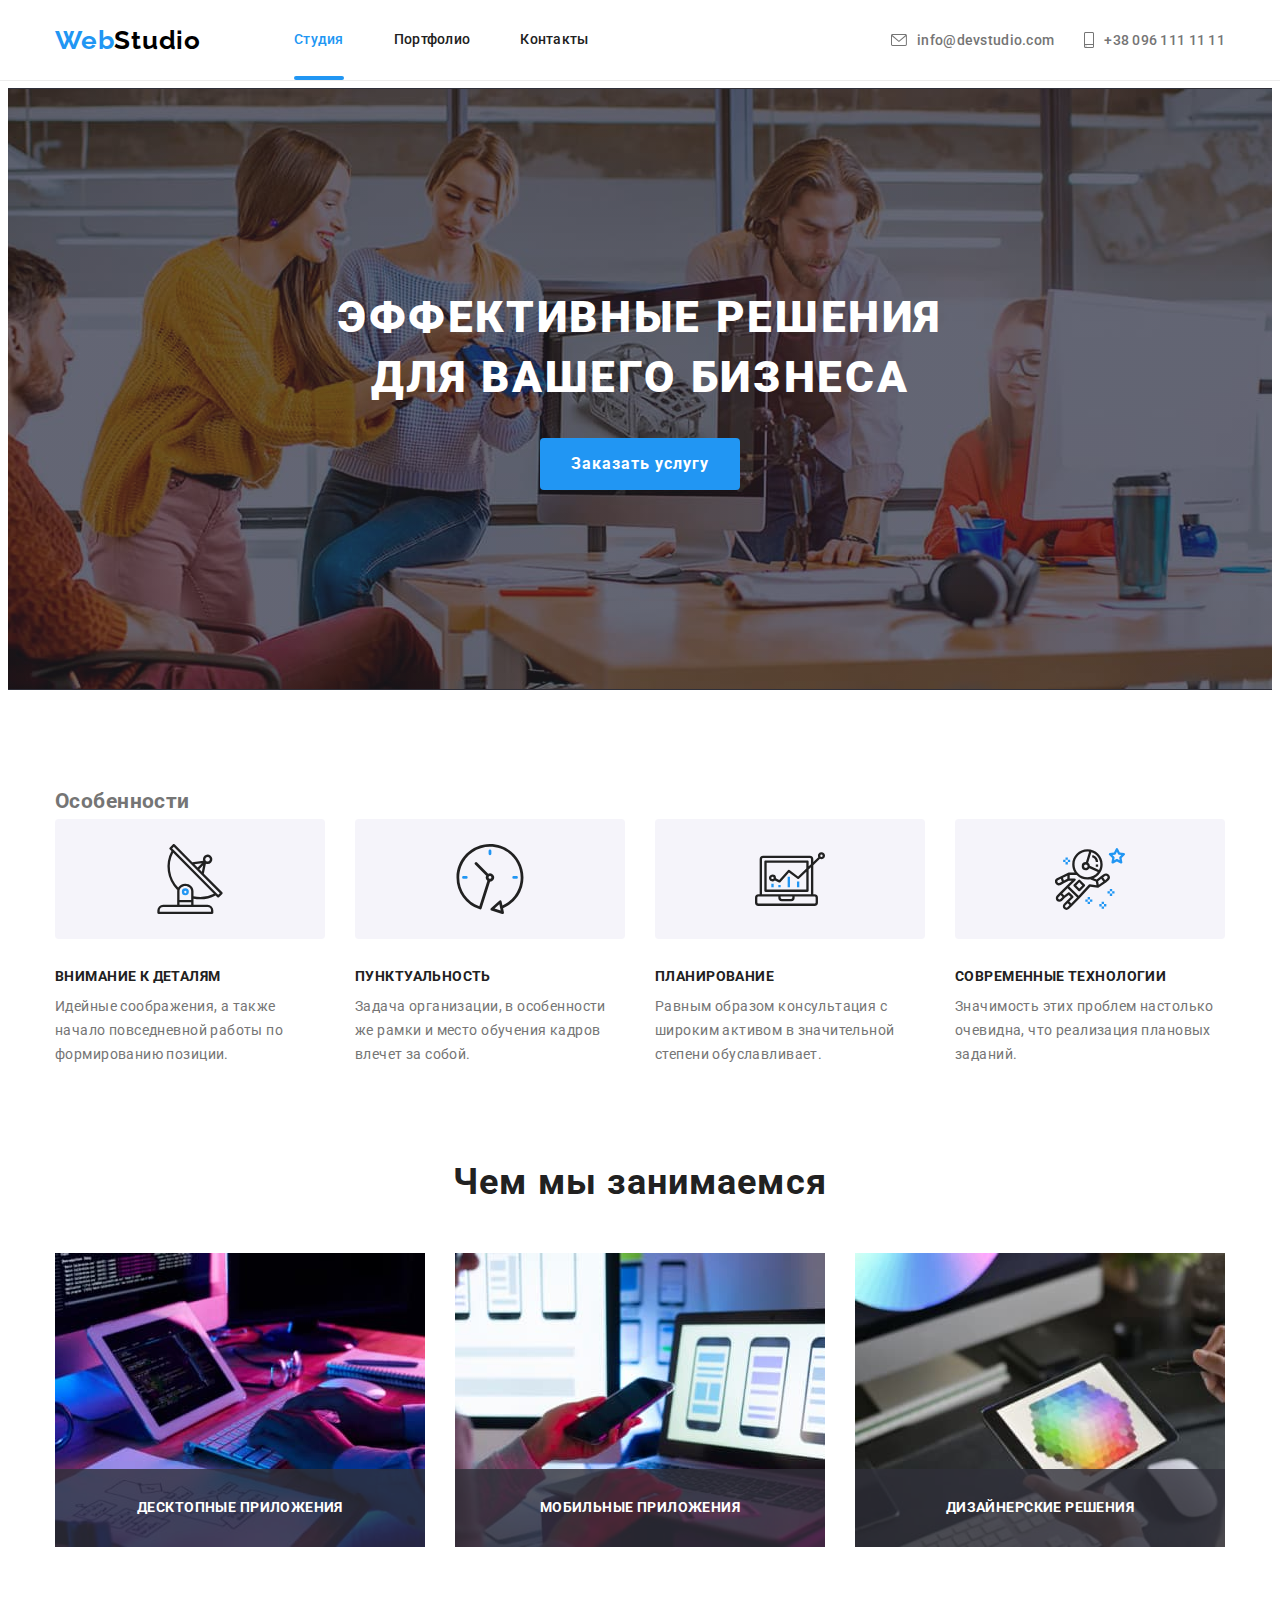
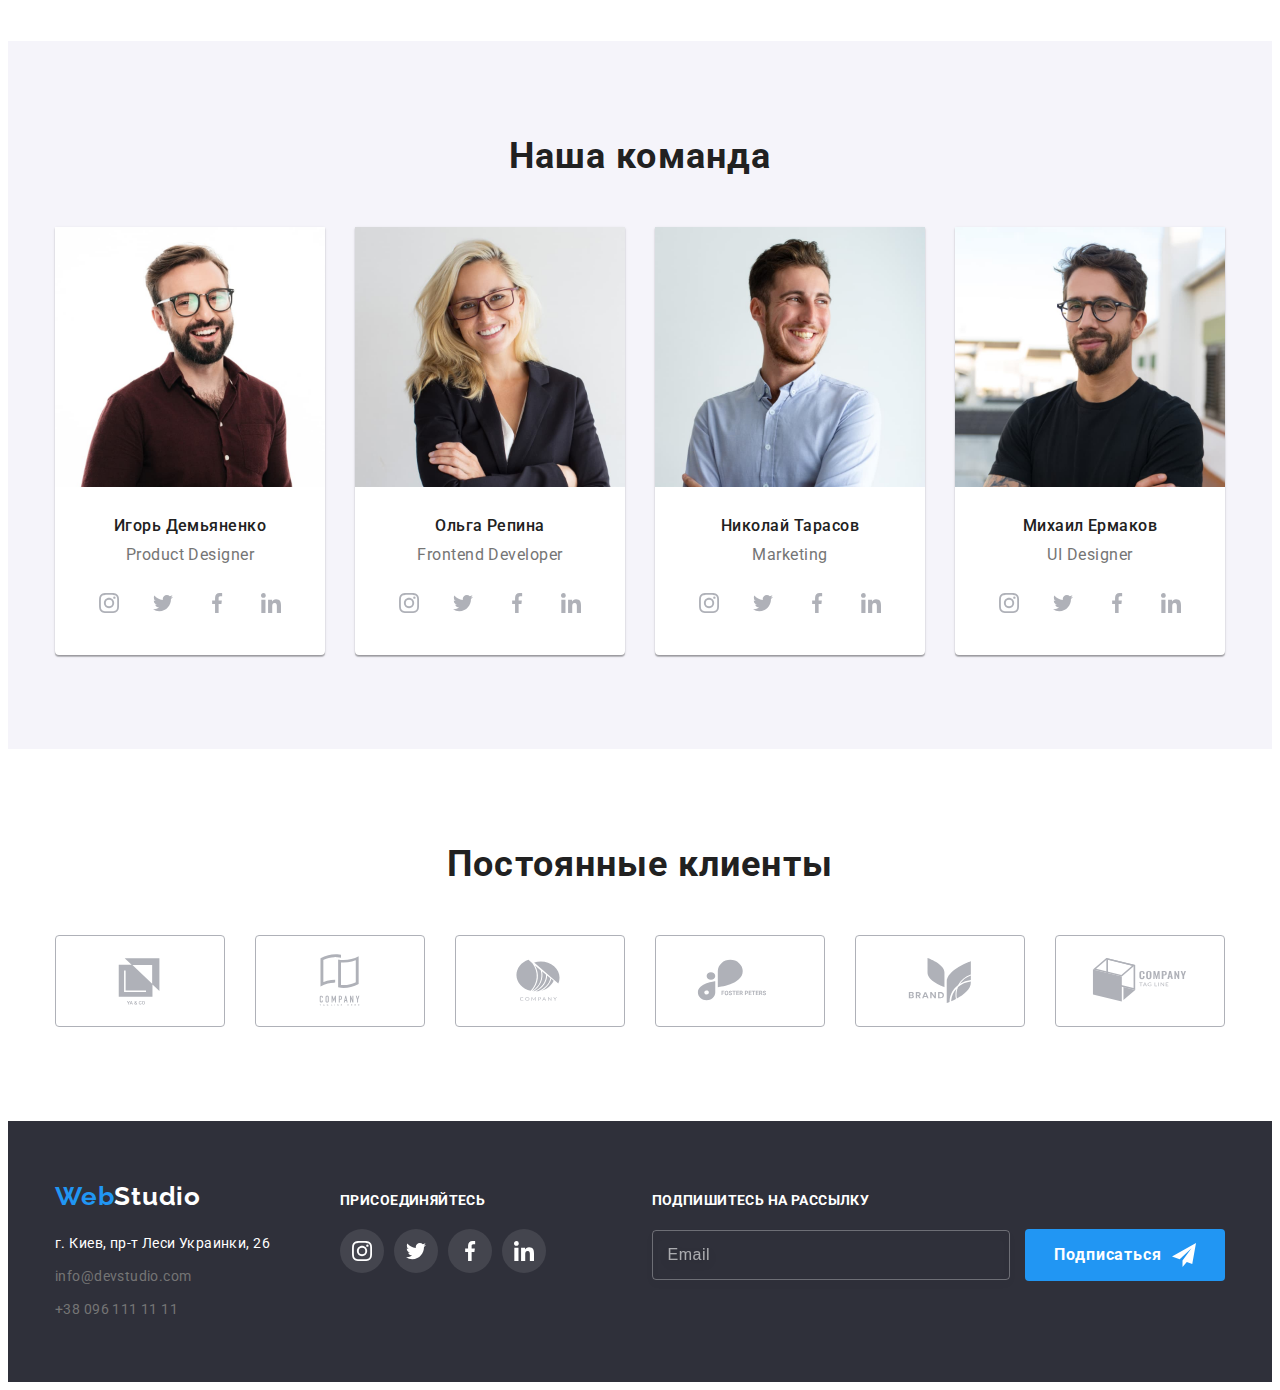
==== commit a2577832: "временный перенос файлов стилей в sass" ====
--- a/index.html
+++ b/index.html
@@ -18,7 +18,7 @@
       crossorigin="anonymous"
       referrerpolicy="no-referrer"
     />
-    <link rel="stylesheet" href="./css/styles.css" />
+    <link rel="stylesheet" href="./css/main.min.css" />
   </head>
   <body>
     <!-- section header -->
--- a/css/main.min.css
+++ b/css/main.min.css
@@ -0,0 +1,2 @@
+:root{--text-color: #757575;--brand-color: #212121;--accent-color: #2196f3;--accent-precolor: #188ce8;--primary-color: #ffffff;--bacground-color: #2f303a;--background-precolor: #f5f4fa;--accent-topcolor: #000000;--button-color: #e5e5e5;--border-cardscolor: #eeeeee;--primary-color-icons: #afb1b8;--card-set-gap: 30px;--transition-cubic: 250ms cubic-bezier(0.4, 0, 0.2, 1)}html{-webkit-box-sizing:border-box;box-sizing:border-box}*,*::after,*::before{-webkit-box-sizing:inherit;box-sizing:inherit}h1,h2,h3,h4,h5,h6,p{margin-top:0;margin-bottom:0}.list{list-style:none;padding-left:0;margin:0}.link{text-decoration:none;color:inherit}button{border:1px solid transparent;cursor:pointer}img{display:block;max-width:100%;height:auto}body{font-family:"Roboto", sans-serif;font-size:14px;line-height:1.71;letter-spacing:0.03em;color:var(--text-color);padding-top:80px}.container{width:1200px;margin-left:auto;margin-right:auto;padding:0 15px}.main-button{background-color:var(--accent-color);font-family:inherit;font-weight:bold;font-size:16px;line-height:1.87;letter-spacing:0.06em;color:var(--primary-color);cursor:pointer;border-radius:4px;padding:10px 0;min-width:200px;min-height:50px;-webkit-box-pack:center;-ms-flex-pack:center;justify-content:center;-webkit-transition:background-color var(--transition-cubic);transition:background-color var(--transition-cubic)}.main-button:hover,.main-button:focus{background-color:var(--accent-precolor)}.section{padding-top:94px;padding-bottom:94px}.item{margin-top:30px;margin-left:30px}.card-set{display:-webkit-box;display:-ms-flexbox;display:flex;-ms-flex-wrap:wrap;flex-wrap:wrap;margin-top:-30px;margin-left:-30px}.page-header{border-bottom:1px solid #ececec;position:fixed;width:100%;background-color:var(--primary-color);top:0;left:0;z-index:2}.container-head{display:-webkit-box;display:-ms-flexbox;display:flex;-webkit-box-align:center;-ms-flex-align:center;align-items:center}.nav-container{display:-webkit-box;display:-ms-flexbox;display:flex;-webkit-box-pack:justify;-ms-flex-pack:justify;justify-content:space-between;-webkit-box-align:center;-ms-flex-align:center;align-items:center}.logo{font-family:Raleway;font-weight:bold;font-size:26px;line-height:1.19;letter-spacing:0.03em;color:var(--accent-color);display:inline-block;margin-right:93px}.accent-top{color:var(--accent-topcolor)}.header-list{color:var(--brand-color);display:-webkit-box;display:-ms-flexbox;display:flex}.header-item:not(:last-child){margin-right:50px}.header-connect>.header-item:nth-child(1){margin-right:30px}.header-connect{display:-webkit-box;display:-ms-flexbox;display:flex;-webkit-box-pack:justify;-ms-flex-pack:justify;justify-content:space-between;margin-left:auto}.header-link{font-weight:500;line-height:16px;letter-spacing:0.02em;padding:32px 0;position:relative;-webkit-transition:color var(--transition-cubic);transition:color var(--transition-cubic)}.header-list .current::after{content:"";position:absolute;width:100%;height:4px;background-color:var(--accent-color);border-radius:2px;bottom:-1px;left:0;-webkit-transition:-webkit-transform var(--transition-cubic);transition:-webkit-transform var(--transition-cubic);transition:transform var(--transition-cubic);transition:transform var(--transition-cubic), -webkit-transform var(--transition-cubic)}.set-link{display:-webkit-box;display:-ms-flexbox;display:flex;-webkit-box-align:center;-ms-flex-align:center;align-items:center}.connect-icon{margin-right:10px;fill:currentColor}.header-link:focus,.header-link:hover,.current{color:var(--accent-color)}.hero{background-color:var(--bacground-color);text-align:center}.container-hero{background-image:-webkit-gradient(linear, left top, left bottom, from(rgba(47,48,58,0.4)), to(rgba(47,48,58,0.4))),url(../images/hero-image.jpg);background-image:linear-gradient(rgba(47,48,58,0.4), rgba(47,48,58,0.4)),url(../images/hero-image.jpg);max-width:1600px;background-repeat:no-repeat;background-position:center;padding-top:200px;padding-bottom:200px;margin:0 auto}.hero-title{font-weight:900;font-size:44px;line-height:1.36;text-align:center;letter-spacing:0.06em;text-transform:uppercase;color:var(--primary-color);margin-bottom:30px}.services-item{-ms-flex-preferred-size:calc(100% / 4 - var(--card-set-gap));flex-basis:calc(100% / 4 - var(--card-set-gap))}.services-item::before{content:"";display:block;margin-bottom:30px;background-color:var(--background-precolor);height:120px;background-size:70px, 70px;background-repeat:no-repeat;background-position:center;border-radius:4px}.details-icon::before{background-image:url(../images/antenna.svg)}.punctual-icon::before{background-image:url(../images/clock.svg)}.plan-icon::before{background-image:url(../images/diagram.svg)}.technology-icon::before{background-image:url(../images/astronaut.svg)}.services-title{font-size:14px;line-height:1.14;letter-spacing:0.03em;text-transform:uppercase;color:var(--brand-color);margin-bottom:10px}main .doing{padding-top:0}.section-title{font-weight:bold;font-size:36px;line-height:42px;text-align:center;letter-spacing:0.03em;color:var(--brand-color);margin-bottom:50px}.doing-item{-ms-flex-preferred-size:calc(100% / 3 - var(--card-set-gap));flex-basis:calc(100% / 3 - var(--card-set-gap));position:relative}.doing-title{position:absolute;bottom:0px;left:0px;width:100%;padding:27px 0px;color:var(--primary-color);text-transform:uppercase;font-weight:bold;background-color:rgba(47,48,58,0.8);display:-webkit-box;display:-ms-flexbox;display:flex;-webkit-box-align:center;-ms-flex-align:center;align-items:center;-webkit-box-pack:center;-ms-flex-pack:center;justify-content:center}.team{background-color:var(--background-precolor)}.team-item{background:var(--primary-color);-webkit-box-shadow:0px 1px 3px rgba(0,0,0,0.12),0px 1px 1px rgba(0,0,0,0.14),0px 2px 1px rgba(0,0,0,0.2);box-shadow:0px 1px 3px rgba(0,0,0,0.12),0px 1px 1px rgba(0,0,0,0.14),0px 2px 1px rgba(0,0,0,0.2);-ms-flex-preferred-size:calc(100% / 4 - var(--card-set-gap));flex-basis:calc(100% / 4 - var(--card-set-gap));border-radius:0px 0px 4px 4px}.team-post,.team-pre-title{font-size:16px;line-height:1.18;text-align:center;letter-spacing:0.03em;margin-bottom:16px}.team-pre-title{font-weight:500;color:var(--brand-color);margin-bottom:10px}.card-title{padding:30px 32px}.social-card{display:-webkit-box;display:-ms-flexbox;display:flex;-webkit-box-align:center;-ms-flex-align:center;align-items:center}.social-card-link{display:-webkit-box;display:-ms-flexbox;display:flex;color:var(--primary-color-icons);width:44px;height:44px;border-radius:50%;-webkit-box-align:center;-ms-flex-align:center;align-items:center;-webkit-box-pack:center;-ms-flex-pack:center;justify-content:center;-webkit-transition:color var(--transition-cubic),background-color var(--transition-cubic);transition:color var(--transition-cubic),background-color var(--transition-cubic)}.social-card-link:hover,.social-card-link:focus{background-color:var(--accent-color);color:var(--primary-color)}.icon-card-social{fill:currentColor}.example-btn{font-weight:500;font-size:16px;font-family:inherit;line-height:1.62;text-align:center;letter-spacing:0.03em;color:var(--brand-color);cursor:pointer;padding:6px 22px;border-radius:4px;background-color:var(--button-color);-webkit-transition:color var(--transition-cubic),background-color var(--transition-cubic),-webkit-box-shadow var(--transition-cubic);transition:color var(--transition-cubic),background-color var(--transition-cubic),-webkit-box-shadow var(--transition-cubic);transition:color var(--transition-cubic),background-color var(--transition-cubic),box-shadow var(--transition-cubic);transition:color var(--transition-cubic),background-color var(--transition-cubic),box-shadow var(--transition-cubic),-webkit-box-shadow var(--transition-cubic)}.example-item{margin-right:8px}.example-item:last-child{margin-right:0}.example-btn:hover,.example-btn:focus,.active{color:var(--primary-color);background-color:var(--accent-color);-webkit-box-shadow:0px 3px 1px rgba(0,0,0,0.1),0px 1px 2px rgba(0,0,0,0.08),0px 2px 2px rgba(0,0,0,0.12);box-shadow:0px 3px 1px rgba(0,0,0,0.1),0px 1px 2px rgba(0,0,0,0.08),0px 2px 2px rgba(0,0,0,0.12)}.btn-list{display:-webkit-box;display:-ms-flexbox;display:flex;-webkit-box-pack:center;-ms-flex-pack:center;justify-content:center;margin-bottom:50px}.pf-item{-ms-flex-preferred-size:calc(100% / 3 - var(--card-set-gap));flex-basis:calc(100% / 3 - var(--card-set-gap))}.pf-link{display:-webkit-box;display:-ms-flexbox;display:flex;-webkit-box-orient:vertical;-webkit-box-direction:normal;-ms-flex-direction:column;flex-direction:column}.thumb{position:relative;overflow:hidden}.overlay-box{background-color:rgba(33,150,243,0.9);position:absolute;-webkit-transform:translateY(100%);transform:translateY(100%);-webkit-transition:-webkit-transform var(--transition-cubic);transition:-webkit-transform var(--transition-cubic);transition:transform var(--transition-cubic);transition:transform var(--transition-cubic), -webkit-transform var(--transition-cubic);display:-webkit-box;display:-ms-flexbox;display:flex;-ms-flex-line-pack:center;align-content:center;top:0;left:0}.overlay-info{width:100%;height:294px;padding:63px 24px;color:var(--primary-color);text-align:left;font-size:18px;line-height:1.56;letter-spacing:0.03em}.pf-link:hover .overlay-box,.pf-link:focus .overlay-box{-webkit-transform:translateY(0);transform:translateY(0)}.pf-link:hover,.pf-link:focus{-webkit-box-shadow:0px 1px 1px rgba(0,0,0,0.12),0px 4px 4px rgba(0,0,0,0.06),1px 4px 6px rgba(0,0,0,0.16);box-shadow:0px 1px 1px rgba(0,0,0,0.12),0px 4px 4px rgba(0,0,0,0.06),1px 4px 6px rgba(0,0,0,0.16)}.pf-title{font-size:18px;line-height:2;letter-spacing:0.06em;color:var(--brand-color);margin-bottom:4px}.pf-pre-title{font-size:16px;line-height:1.87;letter-spacing:0.03em}.pf-wrapper{padding:20px 24px;border:1px solid var(--border-cardscolor)}.clients-link{display:-webkit-box;display:-ms-flexbox;display:flex;-webkit-box-pack:center;-ms-flex-pack:center;justify-content:center;-webkit-box-align:center;-ms-flex-align:center;align-items:center;height:92px;border:1px solid var(--primary-color-icons);border-radius:4px;-webkit-transition:border var(--transition-cubic),-webkit-transform 850ms cubic-bezier(0.4, 0, 0.2, 1);transition:border var(--transition-cubic),-webkit-transform 850ms cubic-bezier(0.4, 0, 0.2, 1);transition:border var(--transition-cubic),transform 850ms cubic-bezier(0.4, 0, 0.2, 1);transition:border var(--transition-cubic),transform 850ms cubic-bezier(0.4, 0, 0.2, 1),-webkit-transform 850ms cubic-bezier(0.4, 0, 0.2, 1)}.clients-link:hover,.clients-link:focus{border:1px solid var(--accent-color);-webkit-transform:scale(1.3);transform:scale(1.3)}.clients-link:hover>.icon-clients,.clients-link:focus>.icon-clients{fill:var(--accent-color)}.clients-item{background-color:var(--primary-color);-ms-flex-preferred-size:calc(100% / 6 - var(--card-set-gap));flex-basis:calc(100% / 6 - var(--card-set-gap))}.icon-clients{fill:var(--primary-color-icons);-webkit-transition:fill var(--transition-cubic);transition:fill var(--transition-cubic)}.footer{background-color:var(--bacground-color);padding-top:60px;padding-bottom:60px}.foot-container:not(:last-child){margin-right:70px}.foot-container:last-child{margin-left:auto}.footer .logo{margin-right:0;margin-bottom:20px}.address-list{display:-webkit-box;display:-ms-flexbox;display:flex;-webkit-box-pack:center;-ms-flex-pack:center;justify-content:center;-webkit-box-orient:vertical;-webkit-box-direction:normal;-ms-flex-direction:column;flex-direction:column}.accent-foot{color:var(--primary-color)}.address{font-style:normal;display:-webkit-box;display:-ms-flexbox;display:flex}.address-city{color:var(--primary-color)}.connect .link:focus,.connect .link:hover{color:#b6b6b6;-webkit-transition:color var(--transition-cubic);transition:color var(--transition-cubic)}.address-item{margin-top:0;margin-bottom:9px}.address-item:last-child{margin-bottom:0}.footer>.container{display:-webkit-box;display:-ms-flexbox;display:flex;-webkit-box-align:baseline;-ms-flex-align:baseline;align-items:baseline}.footer-title{font-size:14px;line-height:1.14;text-transform:uppercase;color:var(--primary-color);margin-bottom:20px}.social-item:not(:last-child){margin-right:10px}.footer .social-card-link{color:var(--primary-color);background-color:rgba(255,255,255,0.1)}.footer .social-card-link:hover,.footer .social-card-link:focus{background-color:var(--accent-color);-webkit-transition:background-color var(--transition-cubic);transition:background-color var(--transition-cubic)}.icon-social{fill:currentColor}.subscribe-input{font-size:16px;color:var(--primary-color);min-width:358px;height:50px;padding:0 15px;margin-right:12px;border:1px solid rgba(255,255,255,0.3);-webkit-box-sizing:border-box;box-sizing:border-box;-webkit-filter:drop-shadow(0px 4px 4px rgba(0,0,0,0.15));filter:drop-shadow(0px 4px 4px rgba(0,0,0,0.15));outline:none;border-radius:4px;background-color:inherit;-webkit-transition:border-color var(--transition-cubic);transition:border-color var(--transition-cubic)}.subscribe-input:focus,.subscribe-input:hover{border-color:var(--accent-color)}.subscribe-input::-webkit-input-placeholder{padding:0;font-size:16px;line-height:1.25;letter-spacing:0.03em;color:rgba(255,255,255,0.6)}.subscribe-input:-ms-input-placeholder{padding:0;font-size:16px;line-height:1.25;letter-spacing:0.03em;color:rgba(255,255,255,0.6)}.subscribe-input::-ms-input-placeholder{padding:0;font-size:16px;line-height:1.25;letter-spacing:0.03em;color:rgba(255,255,255,0.6)}.subscribe-input::placeholder{padding:0;font-size:16px;line-height:1.25;letter-spacing:0.03em;color:rgba(255,255,255,0.6)}.subscribe-button{display:-webkit-inline-box;display:-ms-inline-flexbox;display:inline-flex;-webkit-box-align:center;-ms-flex-align:center;align-items:center}.icon-button{margin-left:10px}.backdrop{position:fixed;top:0;left:0;z-index:3;width:100%;height:100%;background-color:rgba(0,0,0,0.2);-webkit-transition:opacity var(--transition-cubic),visibility var(--transition-cubic);transition:opacity var(--transition-cubic),visibility var(--transition-cubic)}.backdrop.is-hidden .modal{opacity:0;visibility:visible;-webkit-transform:translate(-50%, -50%) scale(2) rotate(120deg);transform:translate(-50%, -50%) scale(2) rotate(120deg)}.backdrop.is-hidden{opacity:0;visibility:hidden;pointer-events:none}.modal{position:absolute;top:50%;left:50%;padding:40px;min-width:528px;min-height:581px;background-color:var(--primary-color);-webkit-box-shadow:0px 1px 3px rgba(0,0,0,0.12),0px 1px 1px rgba(0,0,0,0.14),0px 2px 1px rgba(0,0,0,0.2);box-shadow:0px 1px 3px rgba(0,0,0,0.12),0px 1px 1px rgba(0,0,0,0.14),0px 2px 1px rgba(0,0,0,0.2);border-radius:4px;-webkit-transform:translate(-50%, -50%) scale(1);transform:translate(-50%, -50%) scale(1);-webkit-transition:opacity var(--transition-cubic),visibility var(--transition-cubic),-webkit-transform var(--transition-cubic);transition:opacity var(--transition-cubic),visibility var(--transition-cubic),-webkit-transform var(--transition-cubic);transition:transform var(--transition-cubic),opacity var(--transition-cubic),visibility var(--transition-cubic);transition:transform var(--transition-cubic),opacity var(--transition-cubic),visibility var(--transition-cubic),-webkit-transform var(--transition-cubic)}.btn-modal{position:absolute;right:8px;top:8px;display:-webkit-box;display:-ms-flexbox;display:flex;padding:6px;cursor:pointer;background-color:var(--primary-color);border-radius:50%;border:1px solid rgba(0,0,0,0.1);-webkit-transition:background-color var(--transition-cubic),color var(--transition-cubic),border var(--transition-cubic),-webkit-transform var(--transition-cubic);transition:background-color var(--transition-cubic),color var(--transition-cubic),border var(--transition-cubic),-webkit-transform var(--transition-cubic);transition:transform var(--transition-cubic),background-color var(--transition-cubic),color var(--transition-cubic),border var(--transition-cubic);transition:transform var(--transition-cubic),background-color var(--transition-cubic),color var(--transition-cubic),border var(--transition-cubic),-webkit-transform var(--transition-cubic)}.btn-modal:hover,.btn-modal:focus{background-color:var(--accent-color);color:var(--primary-color);border:black;-webkit-transform:rotate(270deg);transform:rotate(270deg)}.icon-close{display:inline-block;fill:currentColor}.form-wrapper{margin-bottom:20px}.form-title{font-size:20px;line-height:1.15;text-align:center;letter-spacing:0.03em;color:var(--brand-color);margin-bottom:12px}.form-field{display:-webkit-box;display:-ms-flexbox;display:flex;-webkit-box-orient:vertical;-webkit-box-direction:normal;-ms-flex-direction:column;flex-direction:column;position:relative}.form-field:not(:last-child){margin-bottom:10px}.form-input{border:1px solid rgba(33,33,33,0.2);border-radius:4px;width:100%;height:40px;padding:0 42px;outline:none;-webkit-transition:border-color var(--transition-cubic);transition:border-color var(--transition-cubic);display:-webkit-box;display:-ms-flexbox;display:flex}.form-icon{position:absolute;top:50%;left:12px;display:inline-block;-webkit-transition:fill var(--transition-cubic);transition:fill var(--transition-cubic)}.form-input:focus,.textarea:focus,.form-input:hover,.textarea:hover{border-color:var(--accent-color);-webkit-box-shadow:0 0 10px rgba(98,148,206,0.5);box-shadow:0 0 10px rgba(98,148,206,0.5)}.form-field:focus-within>.form-icon,.form-field:hover>.form-icon{fill:var(--accent-color)}.form-field label{font-size:12px;line-height:1.16;letter-spacing:0.01em;margin-bottom:4px}.textarea{resize:none;outline:none;border:1px solid rgba(33,33,33,0.2);border-radius:4px;width:100%;height:120px;padding:12px 16px;-webkit-transition:border-color var(--transition-cubic);transition:border-color var(--transition-cubic)}.textarea::-webkit-input-placeholder{font-size:12px;line-height:1.16;letter-spacing:0.01em;color:rgba(117,117,117,0.5)}.textarea:-ms-input-placeholder{font-size:12px;line-height:1.16;letter-spacing:0.01em;color:rgba(117,117,117,0.5)}.textarea::-ms-input-placeholder{font-size:12px;line-height:1.16;letter-spacing:0.01em;color:rgba(117,117,117,0.5)}.textarea::placeholder{font-size:12px;line-height:1.16;letter-spacing:0.01em;color:rgba(117,117,117,0.5)}.form-link{color:var(--accent-color)}.form-checkbox{display:-webkit-box;display:-ms-flexbox;display:flex;-webkit-box-align:center;-ms-flex-align:center;align-items:center;-webkit-box-pack:center;-ms-flex-pack:center;justify-content:center;margin-bottom:30px}.form .main-button{display:-webkit-box;display:-ms-flexbox;display:flex;margin-left:auto;margin-right:auto}.form-icon-check{margin-right:7px;border:2px solid #212121;border-radius:2px;fill:none;-webkit-transition:border var(--transition-cubic),background-color var(--transition-cubic),fill var(--transition-cubic);transition:border var(--transition-cubic),background-color var(--transition-cubic),fill var(--transition-cubic)}.input-checkbox:checked+.form-icon-check{border:transparent;background-color:var(--accent-color);fill:var(--primary-color)}.input-checkbox:focus+.form-icon-check,.input-checkbox:hover+.form-icon-check{border:2px solid var(--accent-color)}
+/*# sourceMappingURL=main.min.css.map */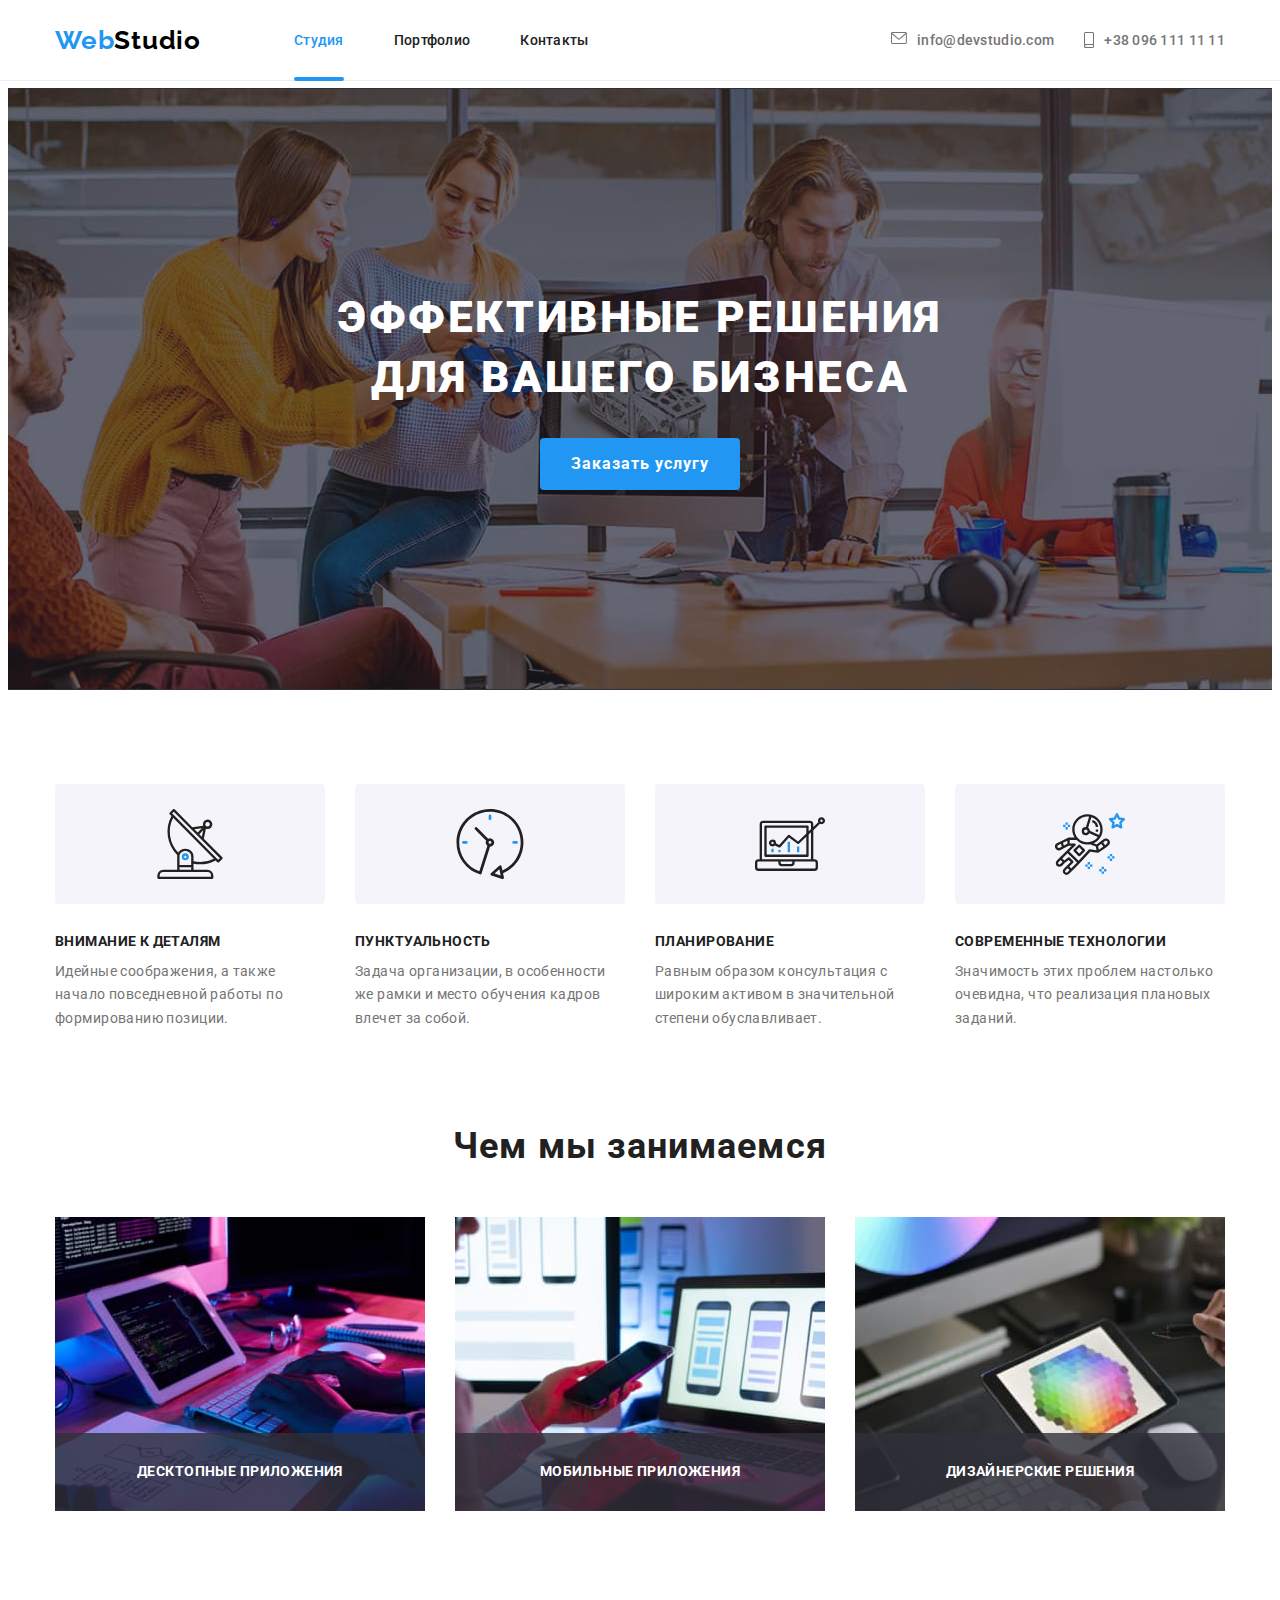
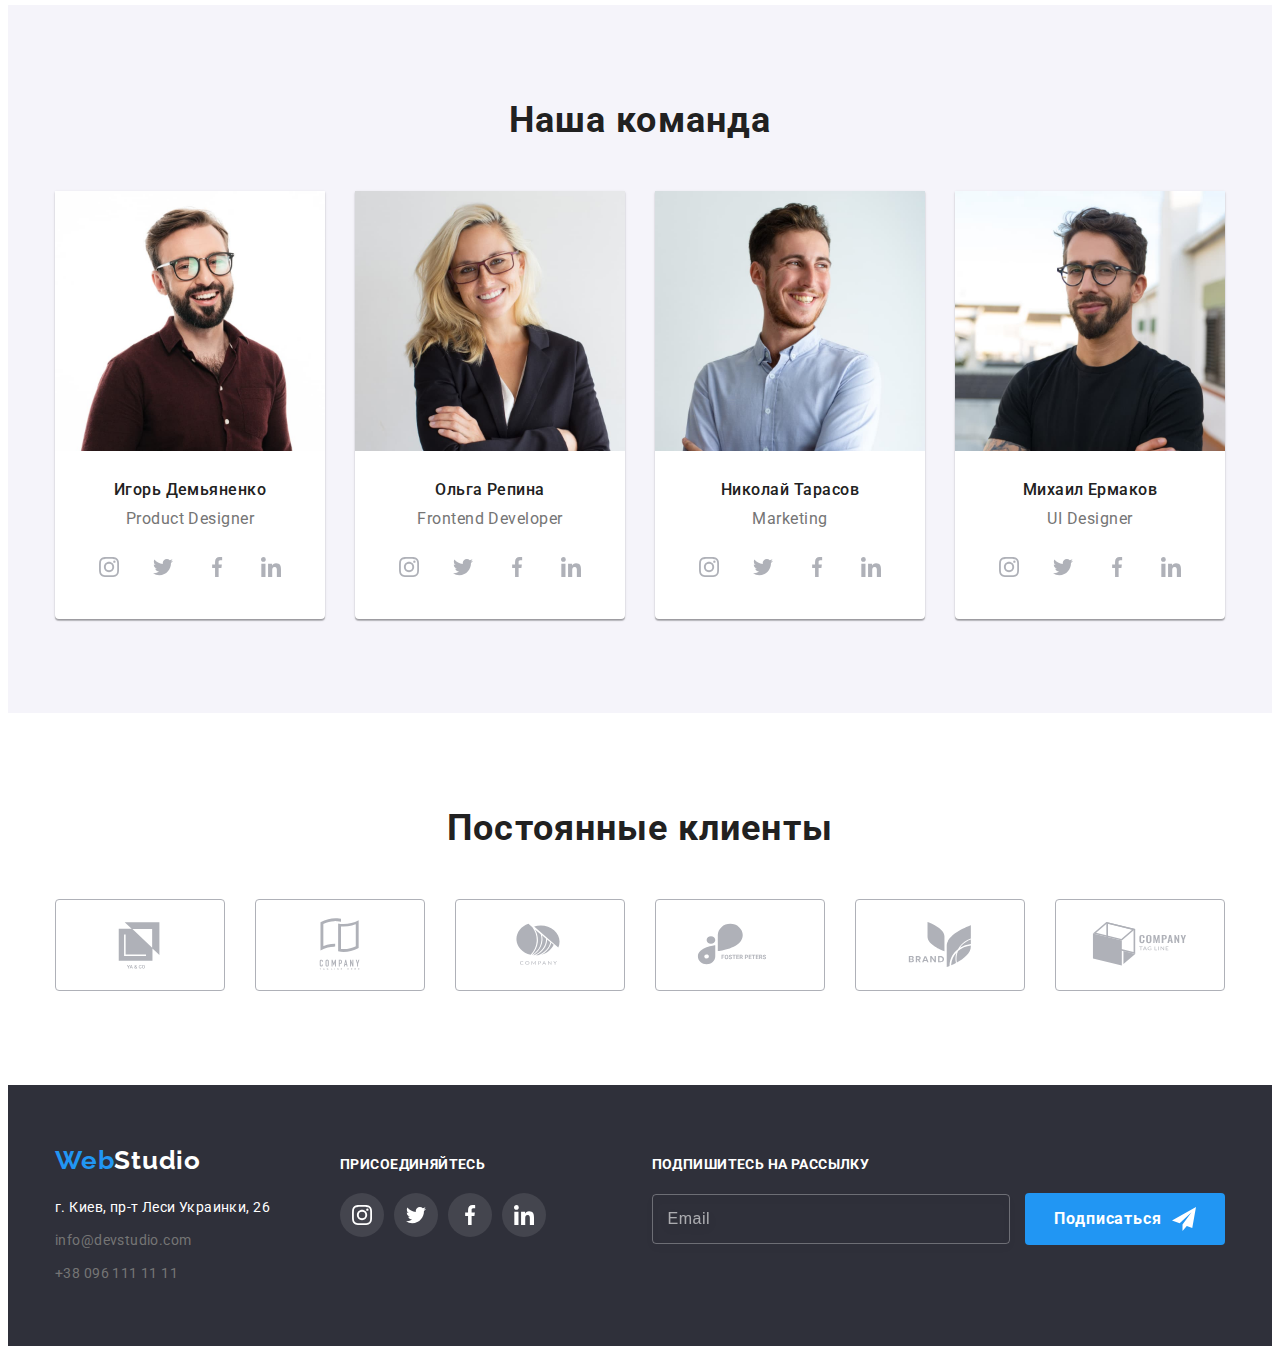
==== commit ca845065: "BEM classes to header" ====
--- a/index.html
+++ b/index.html
@@ -21,46 +21,47 @@
     <link rel="stylesheet" href="./css/main.min.css" />
   </head>
   <body>
-    <!-- section header -->
+    <!-- ---------------------------SECTION HEADER------------------------ -->
     <header class="page-header">
       <div class="container">
-        <div class="container-head">
-          <div class="nav-container">
-            <a class="link logo" href="index.html"
+        <div class="page-header__container">
+          <div class="page-header__centered">
+            <a class="page-header__logo logo" href="index.html"
               >Web<span class="accent-top">Studio</span></a
             >
             <nav>
-              <ul class="list header-list">
-                <li class="header-item">
-                  <a class="link header-link current" href="">Студия</a>
+              <ul class="page-header__nav">
+                <li class="page-header__item">
+                  <a
+                    class="page-header__link page-header__link--current"
+                    href=""
+                    >Студия</a
+                  >
                 </li>
-                <li class="header-item">
-                  <a class="link header-link" href="./portfolio.html"
+                <li class="page-header__item">
+                  <a class="page-header__link" href="./portfolio.html"
                     >Портфолио</a
                   >
                 </li>
-                <li class="header-item">
-                  <a class="link header-link" href="#address">Контакты</a>
+                <li class="page-header__item">
+                  <a class="page-header__link" href="#address">Контакты</a>
                 </li>
               </ul>
             </nav>
           </div>
 
-          <ul class="list header-connect">
-            <li class="header-item">
-              <a
-                class="link header-link set-link"
-                href="mailto:info@devstudio.com"
-              >
-                <svg class="connect-icon" width="16" height="12">
+          <ul class="page-header__connect">
+            <li class="page-header__item">
+              <a class="page-header__link" href="mailto:info@devstudio.com">
+                <svg class="page-header__connect--icon" width="16" height="12">
                   <use href="./images/icons.svg#icon-mail-logo"></use>
                 </svg>
                 info@devstudio.com</a
               >
             </li>
-            <li class="header-item">
-              <a class="link header-link set-link" href="tel:+380961111111">
-                <svg class="connect-icon" width="10" height="16">
+            <li class="page-header__item">
+              <a class="page-header__link" href="tel:+380961111111">
+                <svg class="page-header__connect--icon" width="10" height="16">
                   <use href="./images/icons.svg#icon-smartphone"></use>
                 </svg>
                 +38 096 111 11 11</a
--- a/css/main.min.css
+++ b/css/main.min.css
@@ -1,2 +1,2 @@
-:root{--text-color: #757575;--brand-color: #212121;--accent-color: #2196f3;--accent-precolor: #188ce8;--primary-color: #ffffff;--bacground-color: #2f303a;--background-precolor: #f5f4fa;--accent-topcolor: #000000;--button-color: #e5e5e5;--border-cardscolor: #eeeeee;--primary-color-icons: #afb1b8;--card-set-gap: 30px;--transition-cubic: 250ms cubic-bezier(0.4, 0, 0.2, 1)}html{-webkit-box-sizing:border-box;box-sizing:border-box}*,*::after,*::before{-webkit-box-sizing:inherit;box-sizing:inherit}h1,h2,h3,h4,h5,h6,p{margin-top:0;margin-bottom:0}.list{list-style:none;padding-left:0;margin:0}.link{text-decoration:none;color:inherit}button{border:1px solid transparent;cursor:pointer}img{display:block;max-width:100%;height:auto}body{font-family:"Roboto", sans-serif;font-size:14px;line-height:1.71;letter-spacing:0.03em;color:var(--text-color);padding-top:80px}.container{width:1200px;margin-left:auto;margin-right:auto;padding:0 15px}.main-button{background-color:var(--accent-color);font-family:inherit;font-weight:bold;font-size:16px;line-height:1.87;letter-spacing:0.06em;color:var(--primary-color);cursor:pointer;border-radius:4px;padding:10px 0;min-width:200px;min-height:50px;-webkit-box-pack:center;-ms-flex-pack:center;justify-content:center;-webkit-transition:background-color var(--transition-cubic);transition:background-color var(--transition-cubic)}.main-button:hover,.main-button:focus{background-color:var(--accent-precolor)}.section{padding-top:94px;padding-bottom:94px}.item{margin-top:30px;margin-left:30px}.card-set{display:-webkit-box;display:-ms-flexbox;display:flex;-ms-flex-wrap:wrap;flex-wrap:wrap;margin-top:-30px;margin-left:-30px}.page-header{border-bottom:1px solid #ececec;position:fixed;width:100%;background-color:var(--primary-color);top:0;left:0;z-index:2}.container-head{display:-webkit-box;display:-ms-flexbox;display:flex;-webkit-box-align:center;-ms-flex-align:center;align-items:center}.nav-container{display:-webkit-box;display:-ms-flexbox;display:flex;-webkit-box-pack:justify;-ms-flex-pack:justify;justify-content:space-between;-webkit-box-align:center;-ms-flex-align:center;align-items:center}.logo{font-family:Raleway;font-weight:bold;font-size:26px;line-height:1.19;letter-spacing:0.03em;color:var(--accent-color);display:inline-block;margin-right:93px}.accent-top{color:var(--accent-topcolor)}.header-list{color:var(--brand-color);display:-webkit-box;display:-ms-flexbox;display:flex}.header-item:not(:last-child){margin-right:50px}.header-connect>.header-item:nth-child(1){margin-right:30px}.header-connect{display:-webkit-box;display:-ms-flexbox;display:flex;-webkit-box-pack:justify;-ms-flex-pack:justify;justify-content:space-between;margin-left:auto}.header-link{font-weight:500;line-height:16px;letter-spacing:0.02em;padding:32px 0;position:relative;-webkit-transition:color var(--transition-cubic);transition:color var(--transition-cubic)}.header-list .current::after{content:"";position:absolute;width:100%;height:4px;background-color:var(--accent-color);border-radius:2px;bottom:-1px;left:0;-webkit-transition:-webkit-transform var(--transition-cubic);transition:-webkit-transform var(--transition-cubic);transition:transform var(--transition-cubic);transition:transform var(--transition-cubic), -webkit-transform var(--transition-cubic)}.set-link{display:-webkit-box;display:-ms-flexbox;display:flex;-webkit-box-align:center;-ms-flex-align:center;align-items:center}.connect-icon{margin-right:10px;fill:currentColor}.header-link:focus,.header-link:hover,.current{color:var(--accent-color)}.hero{background-color:var(--bacground-color);text-align:center}.container-hero{background-image:-webkit-gradient(linear, left top, left bottom, from(rgba(47,48,58,0.4)), to(rgba(47,48,58,0.4))),url(../images/hero-image.jpg);background-image:linear-gradient(rgba(47,48,58,0.4), rgba(47,48,58,0.4)),url(../images/hero-image.jpg);max-width:1600px;background-repeat:no-repeat;background-position:center;padding-top:200px;padding-bottom:200px;margin:0 auto}.hero-title{font-weight:900;font-size:44px;line-height:1.36;text-align:center;letter-spacing:0.06em;text-transform:uppercase;color:var(--primary-color);margin-bottom:30px}.services-item{-ms-flex-preferred-size:calc(100% / 4 - var(--card-set-gap));flex-basis:calc(100% / 4 - var(--card-set-gap))}.services-item::before{content:"";display:block;margin-bottom:30px;background-color:var(--background-precolor);height:120px;background-size:70px, 70px;background-repeat:no-repeat;background-position:center;border-radius:4px}.details-icon::before{background-image:url(../images/antenna.svg)}.punctual-icon::before{background-image:url(../images/clock.svg)}.plan-icon::before{background-image:url(../images/diagram.svg)}.technology-icon::before{background-image:url(../images/astronaut.svg)}.services-title{font-size:14px;line-height:1.14;letter-spacing:0.03em;text-transform:uppercase;color:var(--brand-color);margin-bottom:10px}main .doing{padding-top:0}.section-title{font-weight:bold;font-size:36px;line-height:42px;text-align:center;letter-spacing:0.03em;color:var(--brand-color);margin-bottom:50px}.doing-item{-ms-flex-preferred-size:calc(100% / 3 - var(--card-set-gap));flex-basis:calc(100% / 3 - var(--card-set-gap));position:relative}.doing-title{position:absolute;bottom:0px;left:0px;width:100%;padding:27px 0px;color:var(--primary-color);text-transform:uppercase;font-weight:bold;background-color:rgba(47,48,58,0.8);display:-webkit-box;display:-ms-flexbox;display:flex;-webkit-box-align:center;-ms-flex-align:center;align-items:center;-webkit-box-pack:center;-ms-flex-pack:center;justify-content:center}.team{background-color:var(--background-precolor)}.team-item{background:var(--primary-color);-webkit-box-shadow:0px 1px 3px rgba(0,0,0,0.12),0px 1px 1px rgba(0,0,0,0.14),0px 2px 1px rgba(0,0,0,0.2);box-shadow:0px 1px 3px rgba(0,0,0,0.12),0px 1px 1px rgba(0,0,0,0.14),0px 2px 1px rgba(0,0,0,0.2);-ms-flex-preferred-size:calc(100% / 4 - var(--card-set-gap));flex-basis:calc(100% / 4 - var(--card-set-gap));border-radius:0px 0px 4px 4px}.team-post,.team-pre-title{font-size:16px;line-height:1.18;text-align:center;letter-spacing:0.03em;margin-bottom:16px}.team-pre-title{font-weight:500;color:var(--brand-color);margin-bottom:10px}.card-title{padding:30px 32px}.social-card{display:-webkit-box;display:-ms-flexbox;display:flex;-webkit-box-align:center;-ms-flex-align:center;align-items:center}.social-card-link{display:-webkit-box;display:-ms-flexbox;display:flex;color:var(--primary-color-icons);width:44px;height:44px;border-radius:50%;-webkit-box-align:center;-ms-flex-align:center;align-items:center;-webkit-box-pack:center;-ms-flex-pack:center;justify-content:center;-webkit-transition:color var(--transition-cubic),background-color var(--transition-cubic);transition:color var(--transition-cubic),background-color var(--transition-cubic)}.social-card-link:hover,.social-card-link:focus{background-color:var(--accent-color);color:var(--primary-color)}.icon-card-social{fill:currentColor}.example-btn{font-weight:500;font-size:16px;font-family:inherit;line-height:1.62;text-align:center;letter-spacing:0.03em;color:var(--brand-color);cursor:pointer;padding:6px 22px;border-radius:4px;background-color:var(--button-color);-webkit-transition:color var(--transition-cubic),background-color var(--transition-cubic),-webkit-box-shadow var(--transition-cubic);transition:color var(--transition-cubic),background-color var(--transition-cubic),-webkit-box-shadow var(--transition-cubic);transition:color var(--transition-cubic),background-color var(--transition-cubic),box-shadow var(--transition-cubic);transition:color var(--transition-cubic),background-color var(--transition-cubic),box-shadow var(--transition-cubic),-webkit-box-shadow var(--transition-cubic)}.example-item{margin-right:8px}.example-item:last-child{margin-right:0}.example-btn:hover,.example-btn:focus,.active{color:var(--primary-color);background-color:var(--accent-color);-webkit-box-shadow:0px 3px 1px rgba(0,0,0,0.1),0px 1px 2px rgba(0,0,0,0.08),0px 2px 2px rgba(0,0,0,0.12);box-shadow:0px 3px 1px rgba(0,0,0,0.1),0px 1px 2px rgba(0,0,0,0.08),0px 2px 2px rgba(0,0,0,0.12)}.btn-list{display:-webkit-box;display:-ms-flexbox;display:flex;-webkit-box-pack:center;-ms-flex-pack:center;justify-content:center;margin-bottom:50px}.pf-item{-ms-flex-preferred-size:calc(100% / 3 - var(--card-set-gap));flex-basis:calc(100% / 3 - var(--card-set-gap))}.pf-link{display:-webkit-box;display:-ms-flexbox;display:flex;-webkit-box-orient:vertical;-webkit-box-direction:normal;-ms-flex-direction:column;flex-direction:column}.thumb{position:relative;overflow:hidden}.overlay-box{background-color:rgba(33,150,243,0.9);position:absolute;-webkit-transform:translateY(100%);transform:translateY(100%);-webkit-transition:-webkit-transform var(--transition-cubic);transition:-webkit-transform var(--transition-cubic);transition:transform var(--transition-cubic);transition:transform var(--transition-cubic), -webkit-transform var(--transition-cubic);display:-webkit-box;display:-ms-flexbox;display:flex;-ms-flex-line-pack:center;align-content:center;top:0;left:0}.overlay-info{width:100%;height:294px;padding:63px 24px;color:var(--primary-color);text-align:left;font-size:18px;line-height:1.56;letter-spacing:0.03em}.pf-link:hover .overlay-box,.pf-link:focus .overlay-box{-webkit-transform:translateY(0);transform:translateY(0)}.pf-link:hover,.pf-link:focus{-webkit-box-shadow:0px 1px 1px rgba(0,0,0,0.12),0px 4px 4px rgba(0,0,0,0.06),1px 4px 6px rgba(0,0,0,0.16);box-shadow:0px 1px 1px rgba(0,0,0,0.12),0px 4px 4px rgba(0,0,0,0.06),1px 4px 6px rgba(0,0,0,0.16)}.pf-title{font-size:18px;line-height:2;letter-spacing:0.06em;color:var(--brand-color);margin-bottom:4px}.pf-pre-title{font-size:16px;line-height:1.87;letter-spacing:0.03em}.pf-wrapper{padding:20px 24px;border:1px solid var(--border-cardscolor)}.clients-link{display:-webkit-box;display:-ms-flexbox;display:flex;-webkit-box-pack:center;-ms-flex-pack:center;justify-content:center;-webkit-box-align:center;-ms-flex-align:center;align-items:center;height:92px;border:1px solid var(--primary-color-icons);border-radius:4px;-webkit-transition:border var(--transition-cubic),-webkit-transform 850ms cubic-bezier(0.4, 0, 0.2, 1);transition:border var(--transition-cubic),-webkit-transform 850ms cubic-bezier(0.4, 0, 0.2, 1);transition:border var(--transition-cubic),transform 850ms cubic-bezier(0.4, 0, 0.2, 1);transition:border var(--transition-cubic),transform 850ms cubic-bezier(0.4, 0, 0.2, 1),-webkit-transform 850ms cubic-bezier(0.4, 0, 0.2, 1)}.clients-link:hover,.clients-link:focus{border:1px solid var(--accent-color);-webkit-transform:scale(1.3);transform:scale(1.3)}.clients-link:hover>.icon-clients,.clients-link:focus>.icon-clients{fill:var(--accent-color)}.clients-item{background-color:var(--primary-color);-ms-flex-preferred-size:calc(100% / 6 - var(--card-set-gap));flex-basis:calc(100% / 6 - var(--card-set-gap))}.icon-clients{fill:var(--primary-color-icons);-webkit-transition:fill var(--transition-cubic);transition:fill var(--transition-cubic)}.footer{background-color:var(--bacground-color);padding-top:60px;padding-bottom:60px}.foot-container:not(:last-child){margin-right:70px}.foot-container:last-child{margin-left:auto}.footer .logo{margin-right:0;margin-bottom:20px}.address-list{display:-webkit-box;display:-ms-flexbox;display:flex;-webkit-box-pack:center;-ms-flex-pack:center;justify-content:center;-webkit-box-orient:vertical;-webkit-box-direction:normal;-ms-flex-direction:column;flex-direction:column}.accent-foot{color:var(--primary-color)}.address{font-style:normal;display:-webkit-box;display:-ms-flexbox;display:flex}.address-city{color:var(--primary-color)}.connect .link:focus,.connect .link:hover{color:#b6b6b6;-webkit-transition:color var(--transition-cubic);transition:color var(--transition-cubic)}.address-item{margin-top:0;margin-bottom:9px}.address-item:last-child{margin-bottom:0}.footer>.container{display:-webkit-box;display:-ms-flexbox;display:flex;-webkit-box-align:baseline;-ms-flex-align:baseline;align-items:baseline}.footer-title{font-size:14px;line-height:1.14;text-transform:uppercase;color:var(--primary-color);margin-bottom:20px}.social-item:not(:last-child){margin-right:10px}.footer .social-card-link{color:var(--primary-color);background-color:rgba(255,255,255,0.1)}.footer .social-card-link:hover,.footer .social-card-link:focus{background-color:var(--accent-color);-webkit-transition:background-color var(--transition-cubic);transition:background-color var(--transition-cubic)}.icon-social{fill:currentColor}.subscribe-input{font-size:16px;color:var(--primary-color);min-width:358px;height:50px;padding:0 15px;margin-right:12px;border:1px solid rgba(255,255,255,0.3);-webkit-box-sizing:border-box;box-sizing:border-box;-webkit-filter:drop-shadow(0px 4px 4px rgba(0,0,0,0.15));filter:drop-shadow(0px 4px 4px rgba(0,0,0,0.15));outline:none;border-radius:4px;background-color:inherit;-webkit-transition:border-color var(--transition-cubic);transition:border-color var(--transition-cubic)}.subscribe-input:focus,.subscribe-input:hover{border-color:var(--accent-color)}.subscribe-input::-webkit-input-placeholder{padding:0;font-size:16px;line-height:1.25;letter-spacing:0.03em;color:rgba(255,255,255,0.6)}.subscribe-input:-ms-input-placeholder{padding:0;font-size:16px;line-height:1.25;letter-spacing:0.03em;color:rgba(255,255,255,0.6)}.subscribe-input::-ms-input-placeholder{padding:0;font-size:16px;line-height:1.25;letter-spacing:0.03em;color:rgba(255,255,255,0.6)}.subscribe-input::placeholder{padding:0;font-size:16px;line-height:1.25;letter-spacing:0.03em;color:rgba(255,255,255,0.6)}.subscribe-button{display:-webkit-inline-box;display:-ms-inline-flexbox;display:inline-flex;-webkit-box-align:center;-ms-flex-align:center;align-items:center}.icon-button{margin-left:10px}.backdrop{position:fixed;top:0;left:0;z-index:3;width:100%;height:100%;background-color:rgba(0,0,0,0.2);-webkit-transition:opacity var(--transition-cubic),visibility var(--transition-cubic);transition:opacity var(--transition-cubic),visibility var(--transition-cubic)}.backdrop.is-hidden .modal{opacity:0;visibility:visible;-webkit-transform:translate(-50%, -50%) scale(2) rotate(120deg);transform:translate(-50%, -50%) scale(2) rotate(120deg)}.backdrop.is-hidden{opacity:0;visibility:hidden;pointer-events:none}.modal{position:absolute;top:50%;left:50%;padding:40px;min-width:528px;min-height:581px;background-color:var(--primary-color);-webkit-box-shadow:0px 1px 3px rgba(0,0,0,0.12),0px 1px 1px rgba(0,0,0,0.14),0px 2px 1px rgba(0,0,0,0.2);box-shadow:0px 1px 3px rgba(0,0,0,0.12),0px 1px 1px rgba(0,0,0,0.14),0px 2px 1px rgba(0,0,0,0.2);border-radius:4px;-webkit-transform:translate(-50%, -50%) scale(1);transform:translate(-50%, -50%) scale(1);-webkit-transition:opacity var(--transition-cubic),visibility var(--transition-cubic),-webkit-transform var(--transition-cubic);transition:opacity var(--transition-cubic),visibility var(--transition-cubic),-webkit-transform var(--transition-cubic);transition:transform var(--transition-cubic),opacity var(--transition-cubic),visibility var(--transition-cubic);transition:transform var(--transition-cubic),opacity var(--transition-cubic),visibility var(--transition-cubic),-webkit-transform var(--transition-cubic)}.btn-modal{position:absolute;right:8px;top:8px;display:-webkit-box;display:-ms-flexbox;display:flex;padding:6px;cursor:pointer;background-color:var(--primary-color);border-radius:50%;border:1px solid rgba(0,0,0,0.1);-webkit-transition:background-color var(--transition-cubic),color var(--transition-cubic),border var(--transition-cubic),-webkit-transform var(--transition-cubic);transition:background-color var(--transition-cubic),color var(--transition-cubic),border var(--transition-cubic),-webkit-transform var(--transition-cubic);transition:transform var(--transition-cubic),background-color var(--transition-cubic),color var(--transition-cubic),border var(--transition-cubic);transition:transform var(--transition-cubic),background-color var(--transition-cubic),color var(--transition-cubic),border var(--transition-cubic),-webkit-transform var(--transition-cubic)}.btn-modal:hover,.btn-modal:focus{background-color:var(--accent-color);color:var(--primary-color);border:black;-webkit-transform:rotate(270deg);transform:rotate(270deg)}.icon-close{display:inline-block;fill:currentColor}.form-wrapper{margin-bottom:20px}.form-title{font-size:20px;line-height:1.15;text-align:center;letter-spacing:0.03em;color:var(--brand-color);margin-bottom:12px}.form-field{display:-webkit-box;display:-ms-flexbox;display:flex;-webkit-box-orient:vertical;-webkit-box-direction:normal;-ms-flex-direction:column;flex-direction:column;position:relative}.form-field:not(:last-child){margin-bottom:10px}.form-input{border:1px solid rgba(33,33,33,0.2);border-radius:4px;width:100%;height:40px;padding:0 42px;outline:none;-webkit-transition:border-color var(--transition-cubic);transition:border-color var(--transition-cubic);display:-webkit-box;display:-ms-flexbox;display:flex}.form-icon{position:absolute;top:50%;left:12px;display:inline-block;-webkit-transition:fill var(--transition-cubic);transition:fill var(--transition-cubic)}.form-input:focus,.textarea:focus,.form-input:hover,.textarea:hover{border-color:var(--accent-color);-webkit-box-shadow:0 0 10px rgba(98,148,206,0.5);box-shadow:0 0 10px rgba(98,148,206,0.5)}.form-field:focus-within>.form-icon,.form-field:hover>.form-icon{fill:var(--accent-color)}.form-field label{font-size:12px;line-height:1.16;letter-spacing:0.01em;margin-bottom:4px}.textarea{resize:none;outline:none;border:1px solid rgba(33,33,33,0.2);border-radius:4px;width:100%;height:120px;padding:12px 16px;-webkit-transition:border-color var(--transition-cubic);transition:border-color var(--transition-cubic)}.textarea::-webkit-input-placeholder{font-size:12px;line-height:1.16;letter-spacing:0.01em;color:rgba(117,117,117,0.5)}.textarea:-ms-input-placeholder{font-size:12px;line-height:1.16;letter-spacing:0.01em;color:rgba(117,117,117,0.5)}.textarea::-ms-input-placeholder{font-size:12px;line-height:1.16;letter-spacing:0.01em;color:rgba(117,117,117,0.5)}.textarea::placeholder{font-size:12px;line-height:1.16;letter-spacing:0.01em;color:rgba(117,117,117,0.5)}.form-link{color:var(--accent-color)}.form-checkbox{display:-webkit-box;display:-ms-flexbox;display:flex;-webkit-box-align:center;-ms-flex-align:center;align-items:center;-webkit-box-pack:center;-ms-flex-pack:center;justify-content:center;margin-bottom:30px}.form .main-button{display:-webkit-box;display:-ms-flexbox;display:flex;margin-left:auto;margin-right:auto}.form-icon-check{margin-right:7px;border:2px solid #212121;border-radius:2px;fill:none;-webkit-transition:border var(--transition-cubic),background-color var(--transition-cubic),fill var(--transition-cubic);transition:border var(--transition-cubic),background-color var(--transition-cubic),fill var(--transition-cubic)}.input-checkbox:checked+.form-icon-check{border:transparent;background-color:var(--accent-color);fill:var(--primary-color)}.input-checkbox:focus+.form-icon-check,.input-checkbox:hover+.form-icon-check{border:2px solid var(--accent-color)}
+:root{--text-color: #757575;--brand-color: #212121;--accent-color: #2196f3;--accent-precolor: #188ce8;--primary-color: #ffffff;--bacground-color: #2f303a;--background-precolor: #f5f4fa;--accent-topcolor: #000000;--button-color: #e5e5e5;--border-cardscolor: #eeeeee;--primary-color-icons: #afb1b8;--card-set-gap: 30px;--transition-cubic: 250ms cubic-bezier(0.4, 0, 0.2, 1)}.visually-hidden{position:absolute;white-space:nowrap;width:1px;height:1px;overflow:hidden;border:0;padding:0;clip:rect(0 0 0 0);-webkit-clip-path:inset(50%);clip-path:inset(50%);margin:-1px}html{-webkit-box-sizing:border-box;box-sizing:border-box}*,*::after,*::before{-webkit-box-sizing:inherit;box-sizing:inherit}h1,h2,h3,h4,h5,h6,p{margin-top:0;margin-bottom:0}ul,ol{list-style:none;padding:0;margin:0}a{text-decoration:none;color:inherit}button{border:1px solid transparent;cursor:pointer}img{display:block;max-width:100%;height:auto}body{font-family:"Roboto", sans-serif;font-size:14px;line-height:1.71;letter-spacing:0.03em;color:var(--text-color);padding-top:80px}.container{width:1200px;margin-left:auto;margin-right:auto;padding:0 15px}.logo{font-family:Raleway;font-weight:bold;font-size:26px;line-height:1.19;letter-spacing:0.03em;color:var(--accent-color);display:inline-block}.main-button{background-color:var(--accent-color);font-family:inherit;font-weight:bold;font-size:16px;line-height:1.87;letter-spacing:0.06em;color:var(--primary-color);cursor:pointer;border-radius:4px;padding:10px 0;min-width:200px;min-height:50px;-webkit-box-pack:center;-ms-flex-pack:center;justify-content:center;-webkit-transition:background-color var(--transition-cubic);transition:background-color var(--transition-cubic)}.main-button:hover,.main-button:focus{background-color:var(--accent-precolor)}.section{padding-top:94px;padding-bottom:94px}.item{margin-top:30px;margin-left:30px}.card-set{display:-webkit-box;display:-ms-flexbox;display:flex;-ms-flex-wrap:wrap;flex-wrap:wrap;margin-top:-30px;margin-left:-30px}.page-header{border-bottom:1px solid #ececec;position:fixed;width:100%;background-color:var(--primary-color);top:0;left:0;z-index:2}.page-header__container{display:-webkit-box;display:-ms-flexbox;display:flex;-webkit-box-align:center;-ms-flex-align:center;align-items:center}.page-header__centered{display:-webkit-box;display:-ms-flexbox;display:flex;-webkit-box-pack:justify;-ms-flex-pack:justify;justify-content:space-between;-webkit-box-align:center;-ms-flex-align:center;align-items:center}.page-header__logo{margin-right:93px}.accent-top{color:var(--accent-topcolor)}.page-header__nav{color:var(--brand-color);display:-webkit-box;display:-ms-flexbox;display:flex}.page-header__item:not(:last-child){margin-right:50px}.page-header__link{display:-webkit-box;display:-ms-flexbox;display:flex;font-weight:500;line-height:16px;letter-spacing:0.02em;padding:32px 0;position:relative;-webkit-transition:color var(--transition-cubic);transition:color var(--transition-cubic)}.page-header__item .page-header__link--current::after{content:"";position:absolute;width:100%;height:4px;background-color:var(--accent-color);border-radius:2px;bottom:-1px;left:0;-webkit-transition:-webkit-transform var(--transition-cubic);transition:-webkit-transform var(--transition-cubic);transition:transform var(--transition-cubic);transition:transform var(--transition-cubic), -webkit-transform var(--transition-cubic)}.page-header__connect>.page-header__item:nth-child(1){margin-right:30px}.page-header__connect{display:-webkit-box;display:-ms-flexbox;display:flex;-webkit-box-pack:justify;-ms-flex-pack:justify;justify-content:space-between;margin-left:auto}.page-header__connect--icon{margin-right:10px;fill:currentColor}.page-header__link:focus,.page-header__link:hover,.page-header__link--current{color:var(--accent-color)}.hero{background-color:var(--bacground-color);text-align:center}.container-hero{background-image:-webkit-gradient(linear, left top, left bottom, from(rgba(47,48,58,0.4)), to(rgba(47,48,58,0.4))),url(../images/hero-image.jpg);background-image:linear-gradient(rgba(47,48,58,0.4), rgba(47,48,58,0.4)),url(../images/hero-image.jpg);max-width:1600px;background-repeat:no-repeat;background-position:center;padding-top:200px;padding-bottom:200px;margin:0 auto}.hero-title{font-weight:900;font-size:44px;line-height:1.36;text-align:center;letter-spacing:0.06em;text-transform:uppercase;color:var(--primary-color);margin-bottom:30px}.services-item{-ms-flex-preferred-size:calc(100% / 4 - var(--card-set-gap));flex-basis:calc(100% / 4 - var(--card-set-gap))}.services-item::before{content:"";display:block;margin-bottom:30px;background-color:var(--background-precolor);height:120px;background-size:70px, 70px;background-repeat:no-repeat;background-position:center;border-radius:4px}.details-icon::before{background-image:url(../images/antenna.svg)}.punctual-icon::before{background-image:url(../images/clock.svg)}.plan-icon::before{background-image:url(../images/diagram.svg)}.technology-icon::before{background-image:url(../images/astronaut.svg)}.services-title{font-size:14px;line-height:1.14;letter-spacing:0.03em;text-transform:uppercase;color:var(--brand-color);margin-bottom:10px}main .doing{padding-top:0}.section-title{font-weight:bold;font-size:36px;line-height:42px;text-align:center;letter-spacing:0.03em;color:var(--brand-color);margin-bottom:50px}.doing-item{-ms-flex-preferred-size:calc(100% / 3 - var(--card-set-gap));flex-basis:calc(100% / 3 - var(--card-set-gap));position:relative}.doing-title{position:absolute;bottom:0px;left:0px;width:100%;padding:27px 0px;color:var(--primary-color);text-transform:uppercase;font-weight:bold;background-color:rgba(47,48,58,0.8);display:-webkit-box;display:-ms-flexbox;display:flex;-webkit-box-align:center;-ms-flex-align:center;align-items:center;-webkit-box-pack:center;-ms-flex-pack:center;justify-content:center}.team{background-color:var(--background-precolor)}.team-item{background:var(--primary-color);-webkit-box-shadow:0px 1px 3px rgba(0,0,0,0.12),0px 1px 1px rgba(0,0,0,0.14),0px 2px 1px rgba(0,0,0,0.2);box-shadow:0px 1px 3px rgba(0,0,0,0.12),0px 1px 1px rgba(0,0,0,0.14),0px 2px 1px rgba(0,0,0,0.2);-ms-flex-preferred-size:calc(100% / 4 - var(--card-set-gap));flex-basis:calc(100% / 4 - var(--card-set-gap));border-radius:0px 0px 4px 4px}.team-post,.team-pre-title{font-size:16px;line-height:1.18;text-align:center;letter-spacing:0.03em;margin-bottom:16px}.team-pre-title{font-weight:500;color:var(--brand-color);margin-bottom:10px}.card-title{padding:30px 32px}.social-card{display:-webkit-box;display:-ms-flexbox;display:flex;-webkit-box-align:center;-ms-flex-align:center;align-items:center}.social-card-link{display:-webkit-box;display:-ms-flexbox;display:flex;color:var(--primary-color-icons);width:44px;height:44px;border-radius:50%;-webkit-box-align:center;-ms-flex-align:center;align-items:center;-webkit-box-pack:center;-ms-flex-pack:center;justify-content:center;-webkit-transition:color var(--transition-cubic),background-color var(--transition-cubic);transition:color var(--transition-cubic),background-color var(--transition-cubic)}.social-card-link:hover,.social-card-link:focus{background-color:var(--accent-color);color:var(--primary-color)}.icon-card-social{fill:currentColor}.clients-link{display:-webkit-box;display:-ms-flexbox;display:flex;-webkit-box-pack:center;-ms-flex-pack:center;justify-content:center;-webkit-box-align:center;-ms-flex-align:center;align-items:center;height:92px;border:1px solid var(--primary-color-icons);border-radius:4px;-webkit-transition:border var(--transition-cubic),-webkit-transform 850ms cubic-bezier(0.4, 0, 0.2, 1);transition:border var(--transition-cubic),-webkit-transform 850ms cubic-bezier(0.4, 0, 0.2, 1);transition:border var(--transition-cubic),transform 850ms cubic-bezier(0.4, 0, 0.2, 1);transition:border var(--transition-cubic),transform 850ms cubic-bezier(0.4, 0, 0.2, 1),-webkit-transform 850ms cubic-bezier(0.4, 0, 0.2, 1)}.clients-link:hover,.clients-link:focus{border:1px solid var(--accent-color);-webkit-transform:scale(1.3);transform:scale(1.3)}.clients-link:hover>.icon-clients,.clients-link:focus>.icon-clients{fill:var(--accent-color)}.clients-item{background-color:var(--primary-color);-ms-flex-preferred-size:calc(100% / 6 - var(--card-set-gap));flex-basis:calc(100% / 6 - var(--card-set-gap))}.icon-clients{fill:var(--primary-color-icons);-webkit-transition:fill var(--transition-cubic);transition:fill var(--transition-cubic)}.footer{background-color:var(--bacground-color);padding-top:60px;padding-bottom:60px}.foot-container:not(:last-child){margin-right:70px}.foot-container:last-child{margin-left:auto}.footer .logo{margin-right:0;margin-bottom:20px}.address-list{display:-webkit-box;display:-ms-flexbox;display:flex;-webkit-box-pack:center;-ms-flex-pack:center;justify-content:center;-webkit-box-orient:vertical;-webkit-box-direction:normal;-ms-flex-direction:column;flex-direction:column}.accent-foot{color:var(--primary-color)}.address{font-style:normal;display:-webkit-box;display:-ms-flexbox;display:flex}.address-city{color:var(--primary-color)}.connect .link:focus,.connect .link:hover{color:#b6b6b6;-webkit-transition:color var(--transition-cubic);transition:color var(--transition-cubic)}.address-item{margin-top:0;margin-bottom:9px}.address-item:last-child{margin-bottom:0}.footer>.container{display:-webkit-box;display:-ms-flexbox;display:flex;-webkit-box-align:baseline;-ms-flex-align:baseline;align-items:baseline}.footer-title{font-size:14px;line-height:1.14;text-transform:uppercase;color:var(--primary-color);margin-bottom:20px}.social-item:not(:last-child){margin-right:10px}.footer .social-card-link{color:var(--primary-color);background-color:rgba(255,255,255,0.1)}.footer .social-card-link:hover,.footer .social-card-link:focus{background-color:var(--accent-color);-webkit-transition:background-color var(--transition-cubic);transition:background-color var(--transition-cubic)}.icon-social{fill:currentColor}.subscribe-input{font-size:16px;color:var(--primary-color);min-width:358px;height:50px;padding:0 15px;margin-right:12px;border:1px solid rgba(255,255,255,0.3);-webkit-box-sizing:border-box;box-sizing:border-box;-webkit-filter:drop-shadow(0px 4px 4px rgba(0,0,0,0.15));filter:drop-shadow(0px 4px 4px rgba(0,0,0,0.15));outline:none;border-radius:4px;background-color:inherit;-webkit-transition:border-color var(--transition-cubic);transition:border-color var(--transition-cubic)}.subscribe-input:focus,.subscribe-input:hover{border-color:var(--accent-color)}.subscribe-input::-webkit-input-placeholder{padding:0;font-size:16px;line-height:1.25;letter-spacing:0.03em;color:rgba(255,255,255,0.6)}.subscribe-input:-ms-input-placeholder{padding:0;font-size:16px;line-height:1.25;letter-spacing:0.03em;color:rgba(255,255,255,0.6)}.subscribe-input::-ms-input-placeholder{padding:0;font-size:16px;line-height:1.25;letter-spacing:0.03em;color:rgba(255,255,255,0.6)}.subscribe-input::placeholder{padding:0;font-size:16px;line-height:1.25;letter-spacing:0.03em;color:rgba(255,255,255,0.6)}.subscribe-button{display:-webkit-inline-box;display:-ms-inline-flexbox;display:inline-flex;-webkit-box-align:center;-ms-flex-align:center;align-items:center}.icon-button{margin-left:10px}.example-btn{font-weight:500;font-size:16px;font-family:inherit;line-height:1.62;text-align:center;letter-spacing:0.03em;color:var(--brand-color);cursor:pointer;padding:6px 22px;border-radius:4px;background-color:var(--button-color);-webkit-transition:color var(--transition-cubic),background-color var(--transition-cubic),-webkit-box-shadow var(--transition-cubic);transition:color var(--transition-cubic),background-color var(--transition-cubic),-webkit-box-shadow var(--transition-cubic);transition:color var(--transition-cubic),background-color var(--transition-cubic),box-shadow var(--transition-cubic);transition:color var(--transition-cubic),background-color var(--transition-cubic),box-shadow var(--transition-cubic),-webkit-box-shadow var(--transition-cubic)}.example-item{margin-right:8px}.example-item:last-child{margin-right:0}.example-btn:hover,.example-btn:focus,.active{color:var(--primary-color);background-color:var(--accent-color);-webkit-box-shadow:0px 3px 1px rgba(0,0,0,0.1),0px 1px 2px rgba(0,0,0,0.08),0px 2px 2px rgba(0,0,0,0.12);box-shadow:0px 3px 1px rgba(0,0,0,0.1),0px 1px 2px rgba(0,0,0,0.08),0px 2px 2px rgba(0,0,0,0.12)}.btn-list{display:-webkit-box;display:-ms-flexbox;display:flex;-webkit-box-pack:center;-ms-flex-pack:center;justify-content:center;margin-bottom:50px}.pf-item{-ms-flex-preferred-size:calc(100% / 3 - var(--card-set-gap));flex-basis:calc(100% / 3 - var(--card-set-gap))}.pf-link{display:-webkit-box;display:-ms-flexbox;display:flex;-webkit-box-orient:vertical;-webkit-box-direction:normal;-ms-flex-direction:column;flex-direction:column}.thumb{position:relative;overflow:hidden}.overlay-box{background-color:rgba(33,150,243,0.9);position:absolute;-webkit-transform:translateY(100%);transform:translateY(100%);-webkit-transition:-webkit-transform var(--transition-cubic);transition:-webkit-transform var(--transition-cubic);transition:transform var(--transition-cubic);transition:transform var(--transition-cubic), -webkit-transform var(--transition-cubic);display:-webkit-box;display:-ms-flexbox;display:flex;-ms-flex-line-pack:center;align-content:center;top:0;left:0}.overlay-info{width:100%;height:294px;padding:63px 24px;color:var(--primary-color);text-align:left;font-size:18px;line-height:1.56;letter-spacing:0.03em}.pf-link:hover .overlay-box,.pf-link:focus .overlay-box{-webkit-transform:translateY(0);transform:translateY(0)}.pf-link:hover,.pf-link:focus{-webkit-box-shadow:0px 1px 1px rgba(0,0,0,0.12),0px 4px 4px rgba(0,0,0,0.06),1px 4px 6px rgba(0,0,0,0.16);box-shadow:0px 1px 1px rgba(0,0,0,0.12),0px 4px 4px rgba(0,0,0,0.06),1px 4px 6px rgba(0,0,0,0.16)}.pf-title{font-size:18px;line-height:2;letter-spacing:0.06em;color:var(--brand-color);margin-bottom:4px}.pf-pre-title{font-size:16px;line-height:1.87;letter-spacing:0.03em}.pf-wrapper{padding:20px 24px;border:1px solid var(--border-cardscolor)}.backdrop{position:fixed;top:0;left:0;z-index:3;width:100%;height:100%;background-color:rgba(0,0,0,0.2);-webkit-transition:opacity var(--transition-cubic),visibility var(--transition-cubic);transition:opacity var(--transition-cubic),visibility var(--transition-cubic)}.backdrop.is-hidden .modal{opacity:0;visibility:visible;-webkit-transform:translate(-50%, -50%) scale(2) rotate(120deg);transform:translate(-50%, -50%) scale(2) rotate(120deg)}.backdrop.is-hidden{opacity:0;visibility:hidden;pointer-events:none}.modal{position:absolute;top:50%;left:50%;padding:40px;min-width:528px;min-height:581px;background-color:var(--primary-color);-webkit-box-shadow:0px 1px 3px rgba(0,0,0,0.12),0px 1px 1px rgba(0,0,0,0.14),0px 2px 1px rgba(0,0,0,0.2);box-shadow:0px 1px 3px rgba(0,0,0,0.12),0px 1px 1px rgba(0,0,0,0.14),0px 2px 1px rgba(0,0,0,0.2);border-radius:4px;-webkit-transform:translate(-50%, -50%) scale(1);transform:translate(-50%, -50%) scale(1);-webkit-transition:opacity var(--transition-cubic),visibility var(--transition-cubic),-webkit-transform var(--transition-cubic);transition:opacity var(--transition-cubic),visibility var(--transition-cubic),-webkit-transform var(--transition-cubic);transition:transform var(--transition-cubic),opacity var(--transition-cubic),visibility var(--transition-cubic);transition:transform var(--transition-cubic),opacity var(--transition-cubic),visibility var(--transition-cubic),-webkit-transform var(--transition-cubic)}.btn-modal{position:absolute;right:8px;top:8px;display:-webkit-box;display:-ms-flexbox;display:flex;padding:6px;cursor:pointer;background-color:var(--primary-color);border-radius:50%;border:1px solid rgba(0,0,0,0.1);-webkit-transition:background-color var(--transition-cubic),color var(--transition-cubic),border var(--transition-cubic),-webkit-transform var(--transition-cubic);transition:background-color var(--transition-cubic),color var(--transition-cubic),border var(--transition-cubic),-webkit-transform var(--transition-cubic);transition:transform var(--transition-cubic),background-color var(--transition-cubic),color var(--transition-cubic),border var(--transition-cubic);transition:transform var(--transition-cubic),background-color var(--transition-cubic),color var(--transition-cubic),border var(--transition-cubic),-webkit-transform var(--transition-cubic)}.btn-modal:hover,.btn-modal:focus{background-color:var(--accent-color);color:var(--primary-color);border:black;-webkit-transform:rotate(270deg);transform:rotate(270deg)}.icon-close{display:inline-block;fill:currentColor}.form-wrapper{margin-bottom:20px}.form-title{font-size:20px;line-height:1.15;text-align:center;letter-spacing:0.03em;color:var(--brand-color);margin-bottom:12px}.form-field{display:-webkit-box;display:-ms-flexbox;display:flex;-webkit-box-orient:vertical;-webkit-box-direction:normal;-ms-flex-direction:column;flex-direction:column;position:relative}.form-field:not(:last-child){margin-bottom:10px}.form-input{border:1px solid rgba(33,33,33,0.2);border-radius:4px;width:100%;height:40px;padding:0 42px;outline:none;-webkit-transition:border-color var(--transition-cubic);transition:border-color var(--transition-cubic);display:-webkit-box;display:-ms-flexbox;display:flex}.form-icon{position:absolute;top:50%;left:12px;display:inline-block;-webkit-transition:fill var(--transition-cubic);transition:fill var(--transition-cubic)}.form-input:focus,.textarea:focus,.form-input:hover,.textarea:hover{border-color:var(--accent-color);-webkit-box-shadow:0 0 10px rgba(98,148,206,0.5);box-shadow:0 0 10px rgba(98,148,206,0.5)}.form-field:focus-within>.form-icon,.form-field:hover>.form-icon{fill:var(--accent-color)}.form-field label{font-size:12px;line-height:1.16;letter-spacing:0.01em;margin-bottom:4px}.textarea{resize:none;outline:none;border:1px solid rgba(33,33,33,0.2);border-radius:4px;width:100%;height:120px;padding:12px 16px;-webkit-transition:border-color var(--transition-cubic);transition:border-color var(--transition-cubic)}.textarea::-webkit-input-placeholder{font-size:12px;line-height:1.16;letter-spacing:0.01em;color:rgba(117,117,117,0.5)}.textarea:-ms-input-placeholder{font-size:12px;line-height:1.16;letter-spacing:0.01em;color:rgba(117,117,117,0.5)}.textarea::-ms-input-placeholder{font-size:12px;line-height:1.16;letter-spacing:0.01em;color:rgba(117,117,117,0.5)}.textarea::placeholder{font-size:12px;line-height:1.16;letter-spacing:0.01em;color:rgba(117,117,117,0.5)}.form-link{color:var(--accent-color)}.form-checkbox{display:-webkit-box;display:-ms-flexbox;display:flex;-webkit-box-align:center;-ms-flex-align:center;align-items:center;-webkit-box-pack:center;-ms-flex-pack:center;justify-content:center;margin-bottom:30px}.form .main-button{display:-webkit-box;display:-ms-flexbox;display:flex;margin-left:auto;margin-right:auto}.form-icon-check{margin-right:7px;border:2px solid #212121;border-radius:2px;fill:none;-webkit-transition:border var(--transition-cubic),background-color var(--transition-cubic),fill var(--transition-cubic);transition:border var(--transition-cubic),background-color var(--transition-cubic),fill var(--transition-cubic)}.input-checkbox:checked+.form-icon-check{border:transparent;background-color:var(--accent-color);fill:var(--primary-color)}.input-checkbox:focus+.form-icon-check,.input-checkbox:hover+.form-icon-check{border:2px solid var(--accent-color)}
 /*# sourceMappingURL=main.min.css.map */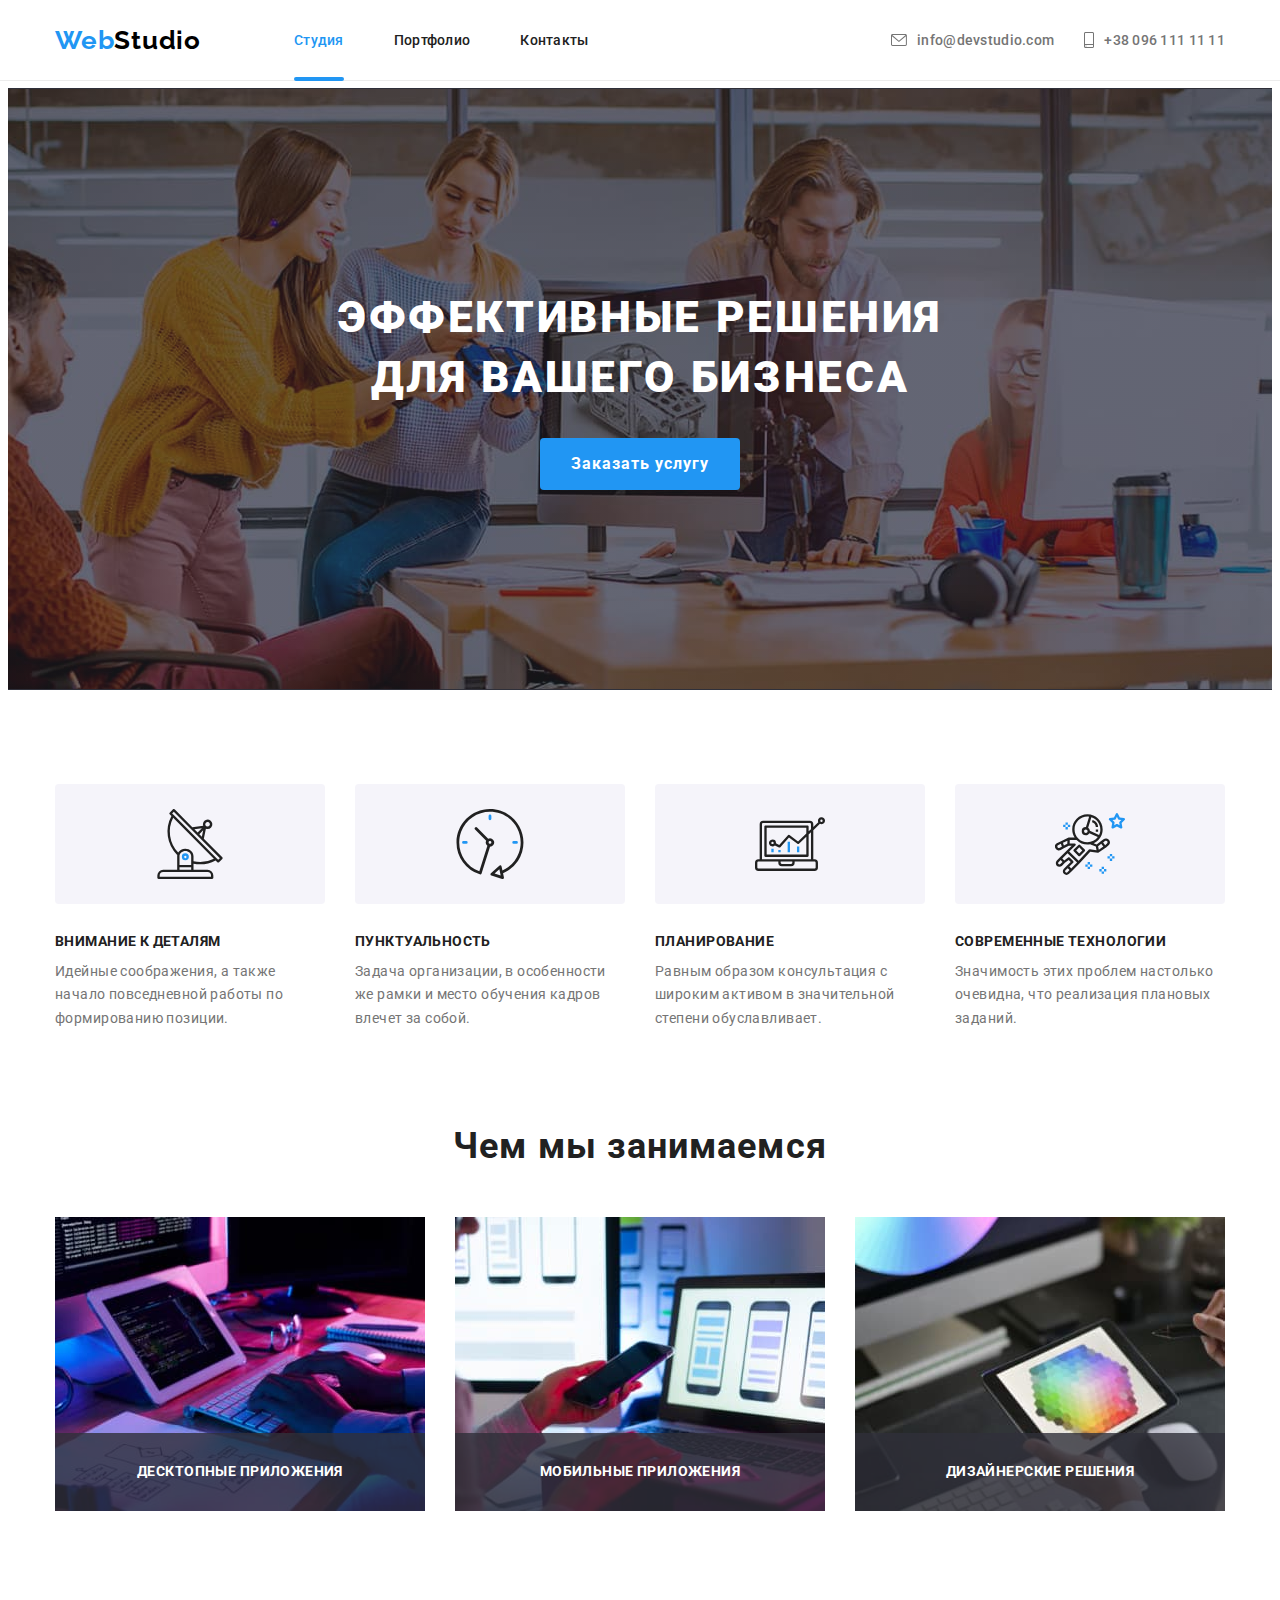
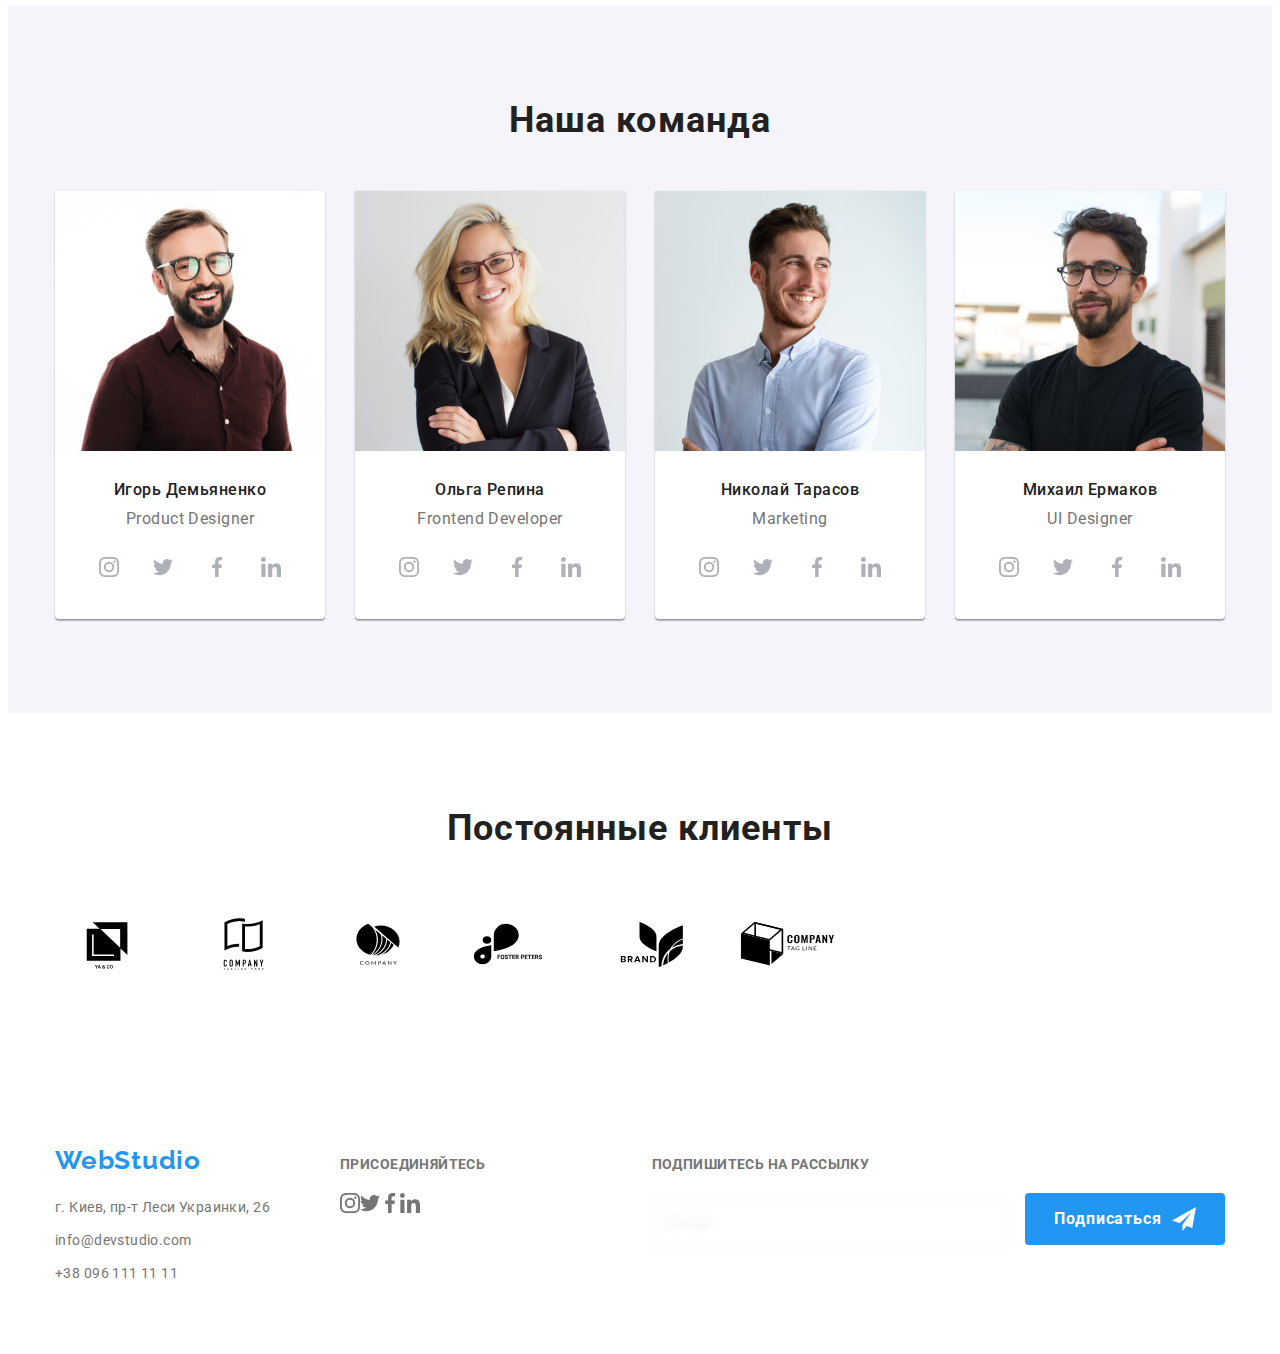
==== commit cd0bbb26: "change classes but a clients and footer" ====
--- a/index.html
+++ b/index.html
@@ -22,46 +22,43 @@
   </head>
   <body>
     <!-- ---------------------------SECTION HEADER------------------------ -->
-    <header class="page-header">
+    <header class="header">
       <div class="container">
-        <div class="page-header__container">
-          <div class="page-header__centered">
-            <a class="page-header__logo logo" href="index.html"
-              >Web<span class="accent-top">Studio</span></a
+        <div class="header__container">
+          <nav class="header__nav-wrapper">
+            <a class="header__logo logo" href="index.html"
+              >Web<span class="header--accent-top">Studio</span></a
             >
-            <nav>
-              <ul class="page-header__nav">
-                <li class="page-header__item">
-                  <a
-                    class="page-header__link page-header__link--current"
-                    href=""
-                    >Студия</a
-                  >
-                </li>
-                <li class="page-header__item">
-                  <a class="page-header__link" href="./portfolio.html"
-                    >Портфолио</a
-                  >
-                </li>
-                <li class="page-header__item">
-                  <a class="page-header__link" href="#address">Контакты</a>
-                </li>
-              </ul>
-            </nav>
-          </div>
-
-          <ul class="page-header__connect">
-            <li class="page-header__item">
-              <a class="page-header__link" href="mailto:info@devstudio.com">
-                <svg class="page-header__connect--icon" width="16" height="12">
+            <ul class="header__nav">
+              <li class="header__item">
+                <a class="header__link header__link--current" href="">Студия</a>
+              </li>
+              <li class="header__item">
+                <a class="header__link" href="./portfolio.html">Портфолио</a>
+              </li>
+              <li class="header__item">
+                <a class="header__link" href="#address">Контакты</a>
+              </li>
+            </ul>
+          </nav>
+          <ul class="header__connect">
+            <li class="header__item">
+              <a
+                class="header__link header__link--align"
+                href="mailto:info@devstudio.com"
+              >
+                <svg class="header__connect-icon" width="16" height="12">
                   <use href="./images/icons.svg#icon-mail-logo"></use>
                 </svg>
                 info@devstudio.com</a
               >
             </li>
-            <li class="page-header__item">
-              <a class="page-header__link" href="tel:+380961111111">
-                <svg class="page-header__connect--icon" width="10" height="16">
+            <li class="header__item">
+              <a
+                class="header__link header__link--align"
+                href="tel:+380961111111"
+              >
+                <svg class="header__connect-icon" width="10" height="16">
                   <use href="./images/icons.svg#icon-smartphone"></use>
                 </svg>
                 +38 096 111 11 11</a
@@ -71,11 +68,11 @@
         </div>
       </div>
     </header>
-    <!--section hero-->
     <main>
+      <!-- --------------------------HERO SECTION---------------------------- -->
       <section class="hero">
-        <div class="container-hero">
-          <h1 class="hero-title">
+        <div class="hero__container">
+          <h1 class="hero__title">
             Эффективные решения <br />
             для вашего бизнеса
           </h1>
@@ -84,35 +81,35 @@
           </button>
         </div>
       </section>
-      <!--section services-->
-      <section class="section">
+      <!-- -----------------------SERVICES SECTION-------------------------- -->
+      <section class="section services-section">
         <div class="container">
           <h2 class="visually-hidden">Особенности</h2>
-          <ul class="list card-set">
-            <li class="item services-item details-icon">
-              <h3 class="services-title">Внимание к деталям</h3>
-              <p class="services-pre-title">
+          <ul class="card-set">
+            <li class="services-section__item item details-icon">
+              <h3 class="services-section__title">Внимание к деталям</h3>
+              <p>
                 Идейные соображения, а также начало повседневной работы по
                 формированию позиции.
               </p>
             </li>
-            <li class="item services-item punctual-icon">
-              <h3 class="services-title">Пунктуальность</h3>
-              <p class="services-pre-title">
+            <li class="services-section__item item punctual-icon">
+              <h3 class="services-section__title">Пунктуальность</h3>
+              <p>
                 Задача организации, в особенности же рамки и место обучения
                 кадров влечет за собой.
               </p>
             </li>
-            <li class="item services-item plan-icon">
-              <h3 class="services-title">Планирование</h3>
-              <p class="services-pre-title">
+            <li class="services-section__item item plan-icon">
+              <h3 class="services-section__title">Планирование</h3>
+              <p>
                 Равным образом консультация с широким активом в значительной
                 степени обуславливает.
               </p>
             </li>
-            <li class="item services-item technology-icon">
-              <h3 class="services-title">Современные технологии</h3>
-              <p class="services-pre-title">
+            <li class="services-section__item item technology-icon">
+              <h3 class="services-section__title">Современные технологии</h3>
+              <p>
                 Значимость этих проблем настолько очевидна, что реализация
                 плановых заданий.
               </p>
@@ -120,66 +117,66 @@
           </ul>
         </div>
       </section>
-      <!-- section what are we doing-->
-      <section class="section doing">
+      <!-- ----------------------PRODUCTION SECTION------------------------- -->
+      <section class="section production-section">
         <div class="container">
           <h2 class="section-title">Чем мы занимаемся</h2>
-          <ul class="list card-set">
-            <li class="item doing-item">
+          <ul class="card-set">
+            <li class="production-section__item item">
               <img
                 src="./images/keyboard-img.jpg"
                 alt="разработка программного обеспечения"
                 width="370"
                 height="294"
               />
-              <p class="doing-title">Десктопные приложения</p>
-            </li>
-            <li class="item doing-item">
+              <p class="production-section__title">Десктопные приложения</p>
+            </li>
+            <li class="production-section__item item">
               <img
                 src="./images/notebook-img.jpg"
                 alt="написание мобильного дизайна"
                 width="370"
                 height="294"
               />
-              <p class="doing-title">Мобильные приложения</p>
-            </li>
-            <li class="item doing-item">
+              <p class="production-section__title">Мобильные приложения</p>
+            </li>
+            <li class="production-section__item item">
               <img
                 src="./images/tablet-img.jpg"
                 alt="подбор цветовых гамм для ваших проектов"
                 width="370"
                 height="294"
               />
-              <p class="doing-title">Дизайнерские решения</p>
+              <p class="production-section__title">Дизайнерские решения</p>
             </li>
           </ul>
         </div>
       </section>
-      <!--section our team-->
+      <!-- --------------------------TEAM SECTION------------------------------>
       <section class="section team">
         <div class="container">
           <h2 class="section-title">Наша команда</h2>
-          <ul class="list card-set">
-            <li class="item team-item">
+          <ul class="card-set">
+            <li class="item team__item">
               <img
                 src="./images/product-designer-img.jpg"
                 alt="Игорь Демьяненко - Product Designer"
                 width="270"
                 height="260"
               />
-              <div class="card-title">
-                <h3 class="team-pre-title">Игорь Демьяненко</h3>
-                <p class="team-post">Product Designer</p>
-                <ul class="list social-card">
-                  <li class="social-item">
-                    <a
-                      class="link social-card-link"
+              <div class="team__wrapper">
+                <h3 class="team__pre-title">Игорь Демьяненко</h3>
+                <p class="team__post">Product Designer</p>
+                <ul class="social-card">
+                  <li class="social-card__item">
+                    <a
+                      class="social-card__link"
                       href="https://www.instagram.com"
                       target="_blank"
                       rel="noopener noreferrer"
                     >
                       <svg
-                        class="icon-card-social"
+                        class="social-card__icon"
                         width="20"
                         height="20"
                         aria-label="instagram"
@@ -188,15 +185,15 @@
                       </svg>
                     </a>
                   </li>
-                  <li class="social-item">
-                    <a
-                      class="link social-card-link"
+                  <li class="social-card__item">
+                    <a
+                      class="link social-card__link"
                       href="https://twitter.com"
                       target="_blank"
                       rel="noopener noreferrer"
                     >
                       <svg
-                        class="icon-card-social"
+                        class="social-card__icon"
                         width="20"
                         height="20"
                         aria-label="twitter"
@@ -206,15 +203,15 @@
                         ></use></svg
                     ></a>
                   </li>
-                  <li class="social-item">
-                    <a
-                      class="link social-card-link"
+                  <li class="social-card__item">
+                    <a
+                      class="link social-card__link"
                       href="https://www.facebook.com/"
                       target="_blank"
                       rel="noopener noreferrer"
                     >
                       <svg
-                        class="icon-social"
+                        class="social-card__icon"
                         width="20"
                         height="20"
                         aria-label="facebook"
@@ -224,15 +221,15 @@
                         ></use></svg
                     ></a>
                   </li>
-                  <li class="social-item">
-                    <a
-                      class="link social-card-link"
+                  <li class="social-card__item">
+                    <a
+                      class="link social-card__link"
                       href="https://ru.linkedin.com/"
                       target="_blank"
                       rel="noopener noreferrer"
                     >
                       <svg
-                        class="icon-social"
+                        class="social-card__icon"
                         width="20"
                         height="20"
                         aria-label="linkedin"
@@ -245,26 +242,26 @@
                 </ul>
               </div>
             </li>
-            <li class="item team-item">
+            <li class="item team__item">
               <img
                 src="./images/frontend-developer-img.jpg"
                 alt="Ольга Репина - Frontend Developer"
                 width="270"
                 height="260"
               />
-              <div class="card-title">
-                <h3 class="team-pre-title">Ольга Репина</h3>
-                <p class="team-post">Frontend Developer</p>
-                <ul class="list social-card">
-                  <li class="social-item">
-                    <a
-                      class="link social-card-link"
+              <div class="team__wrapper">
+                <h3 class="team__pre-title">Ольга Репина</h3>
+                <p class="team__post">Frontend Developer</p>
+                <ul class="social-card">
+                  <li class="social-card__item">
+                    <a
+                      class="social-card__link"
                       href="https://www.instagram.com"
                       target="_blank"
                       rel="noopener noreferrer"
                     >
                       <svg
-                        class="icon-card-social"
+                        class="social-card__icon"
                         width="20"
                         height="20"
                         aria-label="instagram"
@@ -273,15 +270,15 @@
                       </svg>
                     </a>
                   </li>
-                  <li class="social-item">
-                    <a
-                      class="link social-card-link"
+                  <li class="social-card__item">
+                    <a
+                      class="link social-card__link"
                       href="https://twitter.com"
                       target="_blank"
                       rel="noopener noreferrer"
                     >
                       <svg
-                        class="icon-card-social"
+                        class="social-card__icon"
                         width="20"
                         height="20"
                         aria-label="twitter"
@@ -291,15 +288,15 @@
                         ></use></svg
                     ></a>
                   </li>
-                  <li class="social-item">
-                    <a
-                      class="link social-card-link"
+                  <li class="social-card__item">
+                    <a
+                      class="link social-card__link"
                       href="https://www.facebook.com/"
                       target="_blank"
                       rel="noopener noreferrer"
                     >
                       <svg
-                        class="icon-social"
+                        class="social-card__icon"
                         width="20"
                         height="20"
                         aria-label="facebook"
@@ -309,15 +306,15 @@
                         ></use></svg
                     ></a>
                   </li>
-                  <li class="social-item">
-                    <a
-                      class="link social-card-link"
+                  <li class="social-card__item">
+                    <a
+                      class="link social-card__link"
                       href="https://ru.linkedin.com/"
                       target="_blank"
                       rel="noopener noreferrer"
                     >
                       <svg
-                        class="icon-social"
+                        class="social-card__icon"
                         width="20"
                         height="20"
                         aria-label="linkedin"
@@ -330,26 +327,26 @@
                 </ul>
               </div>
             </li>
-            <li class="item team-item">
+            <li class="item team__item">
               <img
                 src="./images/marketing-img.jpg"
                 alt="Николай Тарасов - Marketing"
                 width="270"
                 height="260"
               />
-              <div class="card-title">
-                <h3 class="team-pre-title">Николай Тарасов</h3>
-                <p class="team-post">Marketing</p>
-                <ul class="list social-card">
-                  <li class="social-item">
-                    <a
-                      class="link social-card-link"
+              <div class="team__wrapper">
+                <h3 class="team__pre-title">Николай Тарасов</h3>
+                <p class="team__post">Marketing</p>
+                <ul class="social-card">
+                  <li class="social-card__item">
+                    <a
+                      class="social-card__link"
                       href="https://www.instagram.com"
                       target="_blank"
                       rel="noopener noreferrer"
                     >
                       <svg
-                        class="icon-card-social"
+                        class="social-card__icon"
                         width="20"
                         height="20"
                         aria-label="instagram"
@@ -358,15 +355,15 @@
                       </svg>
                     </a>
                   </li>
-                  <li class="social-item">
-                    <a
-                      class="link social-card-link"
+                  <li class="social-card__item">
+                    <a
+                      class="link social-card__link"
                       href="https://twitter.com"
                       target="_blank"
                       rel="noopener noreferrer"
                     >
                       <svg
-                        class="icon-card-social"
+                        class="social-card__icon"
                         width="20"
                         height="20"
                         aria-label="twitter"
@@ -376,15 +373,15 @@
                         ></use></svg
                     ></a>
                   </li>
-                  <li class="social-item">
-                    <a
-                      class="link social-card-link"
+                  <li class="social-card__item">
+                    <a
+                      class="link social-card__link"
                       href="https://www.facebook.com/"
                       target="_blank"
                       rel="noopener noreferrer"
                     >
                       <svg
-                        class="icon-social"
+                        class="social-card__icon"
                         width="20"
                         height="20"
                         aria-label="facebook"
@@ -394,15 +391,15 @@
                         ></use></svg
                     ></a>
                   </li>
-                  <li class="social-item">
-                    <a
-                      class="link social-card-link"
+                  <li class="social-card__item">
+                    <a
+                      class="link social-card__link"
                       href="https://ru.linkedin.com/"
                       target="_blank"
                       rel="noopener noreferrer"
                     >
                       <svg
-                        class="icon-social"
+                        class="social-card__icon"
                         width="20"
                         height="20"
                         aria-label="linkedin"
@@ -415,26 +412,26 @@
                 </ul>
               </div>
             </li>
-            <li class="item team-item">
+            <li class="item team__item">
               <img
                 src="./images/ui-designer-img.jpg"
                 alt="Михаил Ермаков - UI Designer"
                 width="270"
                 height="260"
               />
-              <div class="card-title">
-                <h3 class="team-pre-title">Михаил Ермаков</h3>
-                <p class="team-post">UI Designer</p>
-                <ul class="list social-card">
-                  <li class="social-item">
-                    <a
-                      class="link social-card-link"
+              <div class="team__wrapper">
+                <h3 class="team__pre-title">Михаил Ермаков</h3>
+                <p class="team__post">UI Designer</p>
+                <ul class="social-card">
+                  <li class="social-card__item">
+                    <a
+                      class="social-card__link"
                       href="https://www.instagram.com"
                       target="_blank"
                       rel="noopener noreferrer"
                     >
                       <svg
-                        class="icon-card-social"
+                        class="social-card__icon"
                         width="20"
                         height="20"
                         aria-label="instagram"
@@ -443,15 +440,15 @@
                       </svg>
                     </a>
                   </li>
-                  <li class="social-item">
-                    <a
-                      class="link social-card-link"
+                  <li class="social-card__item">
+                    <a
+                      class="link social-card__link"
                       href="https://twitter.com"
                       target="_blank"
                       rel="noopener noreferrer"
                     >
                       <svg
-                        class="icon-card-social"
+                        class="social-card__icon"
                         width="20"
                         height="20"
                         aria-label="twitter"
@@ -461,15 +458,15 @@
                         ></use></svg
                     ></a>
                   </li>
-                  <li class="social-item">
-                    <a
-                      class="link social-card-link"
+                  <li class="social-card__item">
+                    <a
+                      class="link social-card__link"
                       href="https://www.facebook.com/"
                       target="_blank"
                       rel="noopener noreferrer"
                     >
                       <svg
-                        class="icon-social"
+                        class="social-card__icon"
                         width="20"
                         height="20"
                         aria-label="facebook"
@@ -479,15 +476,15 @@
                         ></use></svg
                     ></a>
                   </li>
-                  <li class="social-item">
-                    <a
-                      class="link social-card-link"
+                  <li class="social-card__item">
+                    <a
+                      class="link social-card__link"
                       href="https://ru.linkedin.com/"
                       target="_blank"
                       rel="noopener noreferrer"
                     >
                       <svg
-                        class="icon-social"
+                        class="social-card__icon"
                         width="20"
                         height="20"
                         aria-label="linkedin"
@@ -503,11 +500,11 @@
           </ul>
         </div>
       </section>
-      <!-- section our clients -->
+      <!-- ----------------------CLIENTS SECTION---------------------------- -->
       <section class="section clients">
         <div class="container">
           <h2 class="section-title">Постоянные клиенты</h2>
-          <ul class="list card-set">
+          <ul class="card-set">
             <li class="item clients-item">
               <a
                 class="link clients-link"
--- a/css/main.min.css
+++ b/css/main.min.css
@@ -1,2 +1,2 @@
-:root{--text-color: #757575;--brand-color: #212121;--accent-color: #2196f3;--accent-precolor: #188ce8;--primary-color: #ffffff;--bacground-color: #2f303a;--background-precolor: #f5f4fa;--accent-topcolor: #000000;--button-color: #e5e5e5;--border-cardscolor: #eeeeee;--primary-color-icons: #afb1b8;--card-set-gap: 30px;--transition-cubic: 250ms cubic-bezier(0.4, 0, 0.2, 1)}.visually-hidden{position:absolute;white-space:nowrap;width:1px;height:1px;overflow:hidden;border:0;padding:0;clip:rect(0 0 0 0);-webkit-clip-path:inset(50%);clip-path:inset(50%);margin:-1px}html{-webkit-box-sizing:border-box;box-sizing:border-box}*,*::after,*::before{-webkit-box-sizing:inherit;box-sizing:inherit}h1,h2,h3,h4,h5,h6,p{margin-top:0;margin-bottom:0}ul,ol{list-style:none;padding:0;margin:0}a{text-decoration:none;color:inherit}button{border:1px solid transparent;cursor:pointer}img{display:block;max-width:100%;height:auto}body{font-family:"Roboto", sans-serif;font-size:14px;line-height:1.71;letter-spacing:0.03em;color:var(--text-color);padding-top:80px}.container{width:1200px;margin-left:auto;margin-right:auto;padding:0 15px}.logo{font-family:Raleway;font-weight:bold;font-size:26px;line-height:1.19;letter-spacing:0.03em;color:var(--accent-color);display:inline-block}.main-button{background-color:var(--accent-color);font-family:inherit;font-weight:bold;font-size:16px;line-height:1.87;letter-spacing:0.06em;color:var(--primary-color);cursor:pointer;border-radius:4px;padding:10px 0;min-width:200px;min-height:50px;-webkit-box-pack:center;-ms-flex-pack:center;justify-content:center;-webkit-transition:background-color var(--transition-cubic);transition:background-color var(--transition-cubic)}.main-button:hover,.main-button:focus{background-color:var(--accent-precolor)}.section{padding-top:94px;padding-bottom:94px}.item{margin-top:30px;margin-left:30px}.card-set{display:-webkit-box;display:-ms-flexbox;display:flex;-ms-flex-wrap:wrap;flex-wrap:wrap;margin-top:-30px;margin-left:-30px}.page-header{border-bottom:1px solid #ececec;position:fixed;width:100%;background-color:var(--primary-color);top:0;left:0;z-index:2}.page-header__container{display:-webkit-box;display:-ms-flexbox;display:flex;-webkit-box-align:center;-ms-flex-align:center;align-items:center}.page-header__centered{display:-webkit-box;display:-ms-flexbox;display:flex;-webkit-box-pack:justify;-ms-flex-pack:justify;justify-content:space-between;-webkit-box-align:center;-ms-flex-align:center;align-items:center}.page-header__logo{margin-right:93px}.accent-top{color:var(--accent-topcolor)}.page-header__nav{color:var(--brand-color);display:-webkit-box;display:-ms-flexbox;display:flex}.page-header__item:not(:last-child){margin-right:50px}.page-header__link{display:-webkit-box;display:-ms-flexbox;display:flex;font-weight:500;line-height:16px;letter-spacing:0.02em;padding:32px 0;position:relative;-webkit-transition:color var(--transition-cubic);transition:color var(--transition-cubic)}.page-header__item .page-header__link--current::after{content:"";position:absolute;width:100%;height:4px;background-color:var(--accent-color);border-radius:2px;bottom:-1px;left:0;-webkit-transition:-webkit-transform var(--transition-cubic);transition:-webkit-transform var(--transition-cubic);transition:transform var(--transition-cubic);transition:transform var(--transition-cubic), -webkit-transform var(--transition-cubic)}.page-header__connect>.page-header__item:nth-child(1){margin-right:30px}.page-header__connect{display:-webkit-box;display:-ms-flexbox;display:flex;-webkit-box-pack:justify;-ms-flex-pack:justify;justify-content:space-between;margin-left:auto}.page-header__connect--icon{margin-right:10px;fill:currentColor}.page-header__link:focus,.page-header__link:hover,.page-header__link--current{color:var(--accent-color)}.hero{background-color:var(--bacground-color);text-align:center}.container-hero{background-image:-webkit-gradient(linear, left top, left bottom, from(rgba(47,48,58,0.4)), to(rgba(47,48,58,0.4))),url(../images/hero-image.jpg);background-image:linear-gradient(rgba(47,48,58,0.4), rgba(47,48,58,0.4)),url(../images/hero-image.jpg);max-width:1600px;background-repeat:no-repeat;background-position:center;padding-top:200px;padding-bottom:200px;margin:0 auto}.hero-title{font-weight:900;font-size:44px;line-height:1.36;text-align:center;letter-spacing:0.06em;text-transform:uppercase;color:var(--primary-color);margin-bottom:30px}.services-item{-ms-flex-preferred-size:calc(100% / 4 - var(--card-set-gap));flex-basis:calc(100% / 4 - var(--card-set-gap))}.services-item::before{content:"";display:block;margin-bottom:30px;background-color:var(--background-precolor);height:120px;background-size:70px, 70px;background-repeat:no-repeat;background-position:center;border-radius:4px}.details-icon::before{background-image:url(../images/antenna.svg)}.punctual-icon::before{background-image:url(../images/clock.svg)}.plan-icon::before{background-image:url(../images/diagram.svg)}.technology-icon::before{background-image:url(../images/astronaut.svg)}.services-title{font-size:14px;line-height:1.14;letter-spacing:0.03em;text-transform:uppercase;color:var(--brand-color);margin-bottom:10px}main .doing{padding-top:0}.section-title{font-weight:bold;font-size:36px;line-height:42px;text-align:center;letter-spacing:0.03em;color:var(--brand-color);margin-bottom:50px}.doing-item{-ms-flex-preferred-size:calc(100% / 3 - var(--card-set-gap));flex-basis:calc(100% / 3 - var(--card-set-gap));position:relative}.doing-title{position:absolute;bottom:0px;left:0px;width:100%;padding:27px 0px;color:var(--primary-color);text-transform:uppercase;font-weight:bold;background-color:rgba(47,48,58,0.8);display:-webkit-box;display:-ms-flexbox;display:flex;-webkit-box-align:center;-ms-flex-align:center;align-items:center;-webkit-box-pack:center;-ms-flex-pack:center;justify-content:center}.team{background-color:var(--background-precolor)}.team-item{background:var(--primary-color);-webkit-box-shadow:0px 1px 3px rgba(0,0,0,0.12),0px 1px 1px rgba(0,0,0,0.14),0px 2px 1px rgba(0,0,0,0.2);box-shadow:0px 1px 3px rgba(0,0,0,0.12),0px 1px 1px rgba(0,0,0,0.14),0px 2px 1px rgba(0,0,0,0.2);-ms-flex-preferred-size:calc(100% / 4 - var(--card-set-gap));flex-basis:calc(100% / 4 - var(--card-set-gap));border-radius:0px 0px 4px 4px}.team-post,.team-pre-title{font-size:16px;line-height:1.18;text-align:center;letter-spacing:0.03em;margin-bottom:16px}.team-pre-title{font-weight:500;color:var(--brand-color);margin-bottom:10px}.card-title{padding:30px 32px}.social-card{display:-webkit-box;display:-ms-flexbox;display:flex;-webkit-box-align:center;-ms-flex-align:center;align-items:center}.social-card-link{display:-webkit-box;display:-ms-flexbox;display:flex;color:var(--primary-color-icons);width:44px;height:44px;border-radius:50%;-webkit-box-align:center;-ms-flex-align:center;align-items:center;-webkit-box-pack:center;-ms-flex-pack:center;justify-content:center;-webkit-transition:color var(--transition-cubic),background-color var(--transition-cubic);transition:color var(--transition-cubic),background-color var(--transition-cubic)}.social-card-link:hover,.social-card-link:focus{background-color:var(--accent-color);color:var(--primary-color)}.icon-card-social{fill:currentColor}.clients-link{display:-webkit-box;display:-ms-flexbox;display:flex;-webkit-box-pack:center;-ms-flex-pack:center;justify-content:center;-webkit-box-align:center;-ms-flex-align:center;align-items:center;height:92px;border:1px solid var(--primary-color-icons);border-radius:4px;-webkit-transition:border var(--transition-cubic),-webkit-transform 850ms cubic-bezier(0.4, 0, 0.2, 1);transition:border var(--transition-cubic),-webkit-transform 850ms cubic-bezier(0.4, 0, 0.2, 1);transition:border var(--transition-cubic),transform 850ms cubic-bezier(0.4, 0, 0.2, 1);transition:border var(--transition-cubic),transform 850ms cubic-bezier(0.4, 0, 0.2, 1),-webkit-transform 850ms cubic-bezier(0.4, 0, 0.2, 1)}.clients-link:hover,.clients-link:focus{border:1px solid var(--accent-color);-webkit-transform:scale(1.3);transform:scale(1.3)}.clients-link:hover>.icon-clients,.clients-link:focus>.icon-clients{fill:var(--accent-color)}.clients-item{background-color:var(--primary-color);-ms-flex-preferred-size:calc(100% / 6 - var(--card-set-gap));flex-basis:calc(100% / 6 - var(--card-set-gap))}.icon-clients{fill:var(--primary-color-icons);-webkit-transition:fill var(--transition-cubic);transition:fill var(--transition-cubic)}.footer{background-color:var(--bacground-color);padding-top:60px;padding-bottom:60px}.foot-container:not(:last-child){margin-right:70px}.foot-container:last-child{margin-left:auto}.footer .logo{margin-right:0;margin-bottom:20px}.address-list{display:-webkit-box;display:-ms-flexbox;display:flex;-webkit-box-pack:center;-ms-flex-pack:center;justify-content:center;-webkit-box-orient:vertical;-webkit-box-direction:normal;-ms-flex-direction:column;flex-direction:column}.accent-foot{color:var(--primary-color)}.address{font-style:normal;display:-webkit-box;display:-ms-flexbox;display:flex}.address-city{color:var(--primary-color)}.connect .link:focus,.connect .link:hover{color:#b6b6b6;-webkit-transition:color var(--transition-cubic);transition:color var(--transition-cubic)}.address-item{margin-top:0;margin-bottom:9px}.address-item:last-child{margin-bottom:0}.footer>.container{display:-webkit-box;display:-ms-flexbox;display:flex;-webkit-box-align:baseline;-ms-flex-align:baseline;align-items:baseline}.footer-title{font-size:14px;line-height:1.14;text-transform:uppercase;color:var(--primary-color);margin-bottom:20px}.social-item:not(:last-child){margin-right:10px}.footer .social-card-link{color:var(--primary-color);background-color:rgba(255,255,255,0.1)}.footer .social-card-link:hover,.footer .social-card-link:focus{background-color:var(--accent-color);-webkit-transition:background-color var(--transition-cubic);transition:background-color var(--transition-cubic)}.icon-social{fill:currentColor}.subscribe-input{font-size:16px;color:var(--primary-color);min-width:358px;height:50px;padding:0 15px;margin-right:12px;border:1px solid rgba(255,255,255,0.3);-webkit-box-sizing:border-box;box-sizing:border-box;-webkit-filter:drop-shadow(0px 4px 4px rgba(0,0,0,0.15));filter:drop-shadow(0px 4px 4px rgba(0,0,0,0.15));outline:none;border-radius:4px;background-color:inherit;-webkit-transition:border-color var(--transition-cubic);transition:border-color var(--transition-cubic)}.subscribe-input:focus,.subscribe-input:hover{border-color:var(--accent-color)}.subscribe-input::-webkit-input-placeholder{padding:0;font-size:16px;line-height:1.25;letter-spacing:0.03em;color:rgba(255,255,255,0.6)}.subscribe-input:-ms-input-placeholder{padding:0;font-size:16px;line-height:1.25;letter-spacing:0.03em;color:rgba(255,255,255,0.6)}.subscribe-input::-ms-input-placeholder{padding:0;font-size:16px;line-height:1.25;letter-spacing:0.03em;color:rgba(255,255,255,0.6)}.subscribe-input::placeholder{padding:0;font-size:16px;line-height:1.25;letter-spacing:0.03em;color:rgba(255,255,255,0.6)}.subscribe-button{display:-webkit-inline-box;display:-ms-inline-flexbox;display:inline-flex;-webkit-box-align:center;-ms-flex-align:center;align-items:center}.icon-button{margin-left:10px}.example-btn{font-weight:500;font-size:16px;font-family:inherit;line-height:1.62;text-align:center;letter-spacing:0.03em;color:var(--brand-color);cursor:pointer;padding:6px 22px;border-radius:4px;background-color:var(--button-color);-webkit-transition:color var(--transition-cubic),background-color var(--transition-cubic),-webkit-box-shadow var(--transition-cubic);transition:color var(--transition-cubic),background-color var(--transition-cubic),-webkit-box-shadow var(--transition-cubic);transition:color var(--transition-cubic),background-color var(--transition-cubic),box-shadow var(--transition-cubic);transition:color var(--transition-cubic),background-color var(--transition-cubic),box-shadow var(--transition-cubic),-webkit-box-shadow var(--transition-cubic)}.example-item{margin-right:8px}.example-item:last-child{margin-right:0}.example-btn:hover,.example-btn:focus,.active{color:var(--primary-color);background-color:var(--accent-color);-webkit-box-shadow:0px 3px 1px rgba(0,0,0,0.1),0px 1px 2px rgba(0,0,0,0.08),0px 2px 2px rgba(0,0,0,0.12);box-shadow:0px 3px 1px rgba(0,0,0,0.1),0px 1px 2px rgba(0,0,0,0.08),0px 2px 2px rgba(0,0,0,0.12)}.btn-list{display:-webkit-box;display:-ms-flexbox;display:flex;-webkit-box-pack:center;-ms-flex-pack:center;justify-content:center;margin-bottom:50px}.pf-item{-ms-flex-preferred-size:calc(100% / 3 - var(--card-set-gap));flex-basis:calc(100% / 3 - var(--card-set-gap))}.pf-link{display:-webkit-box;display:-ms-flexbox;display:flex;-webkit-box-orient:vertical;-webkit-box-direction:normal;-ms-flex-direction:column;flex-direction:column}.thumb{position:relative;overflow:hidden}.overlay-box{background-color:rgba(33,150,243,0.9);position:absolute;-webkit-transform:translateY(100%);transform:translateY(100%);-webkit-transition:-webkit-transform var(--transition-cubic);transition:-webkit-transform var(--transition-cubic);transition:transform var(--transition-cubic);transition:transform var(--transition-cubic), -webkit-transform var(--transition-cubic);display:-webkit-box;display:-ms-flexbox;display:flex;-ms-flex-line-pack:center;align-content:center;top:0;left:0}.overlay-info{width:100%;height:294px;padding:63px 24px;color:var(--primary-color);text-align:left;font-size:18px;line-height:1.56;letter-spacing:0.03em}.pf-link:hover .overlay-box,.pf-link:focus .overlay-box{-webkit-transform:translateY(0);transform:translateY(0)}.pf-link:hover,.pf-link:focus{-webkit-box-shadow:0px 1px 1px rgba(0,0,0,0.12),0px 4px 4px rgba(0,0,0,0.06),1px 4px 6px rgba(0,0,0,0.16);box-shadow:0px 1px 1px rgba(0,0,0,0.12),0px 4px 4px rgba(0,0,0,0.06),1px 4px 6px rgba(0,0,0,0.16)}.pf-title{font-size:18px;line-height:2;letter-spacing:0.06em;color:var(--brand-color);margin-bottom:4px}.pf-pre-title{font-size:16px;line-height:1.87;letter-spacing:0.03em}.pf-wrapper{padding:20px 24px;border:1px solid var(--border-cardscolor)}.backdrop{position:fixed;top:0;left:0;z-index:3;width:100%;height:100%;background-color:rgba(0,0,0,0.2);-webkit-transition:opacity var(--transition-cubic),visibility var(--transition-cubic);transition:opacity var(--transition-cubic),visibility var(--transition-cubic)}.backdrop.is-hidden .modal{opacity:0;visibility:visible;-webkit-transform:translate(-50%, -50%) scale(2) rotate(120deg);transform:translate(-50%, -50%) scale(2) rotate(120deg)}.backdrop.is-hidden{opacity:0;visibility:hidden;pointer-events:none}.modal{position:absolute;top:50%;left:50%;padding:40px;min-width:528px;min-height:581px;background-color:var(--primary-color);-webkit-box-shadow:0px 1px 3px rgba(0,0,0,0.12),0px 1px 1px rgba(0,0,0,0.14),0px 2px 1px rgba(0,0,0,0.2);box-shadow:0px 1px 3px rgba(0,0,0,0.12),0px 1px 1px rgba(0,0,0,0.14),0px 2px 1px rgba(0,0,0,0.2);border-radius:4px;-webkit-transform:translate(-50%, -50%) scale(1);transform:translate(-50%, -50%) scale(1);-webkit-transition:opacity var(--transition-cubic),visibility var(--transition-cubic),-webkit-transform var(--transition-cubic);transition:opacity var(--transition-cubic),visibility var(--transition-cubic),-webkit-transform var(--transition-cubic);transition:transform var(--transition-cubic),opacity var(--transition-cubic),visibility var(--transition-cubic);transition:transform var(--transition-cubic),opacity var(--transition-cubic),visibility var(--transition-cubic),-webkit-transform var(--transition-cubic)}.btn-modal{position:absolute;right:8px;top:8px;display:-webkit-box;display:-ms-flexbox;display:flex;padding:6px;cursor:pointer;background-color:var(--primary-color);border-radius:50%;border:1px solid rgba(0,0,0,0.1);-webkit-transition:background-color var(--transition-cubic),color var(--transition-cubic),border var(--transition-cubic),-webkit-transform var(--transition-cubic);transition:background-color var(--transition-cubic),color var(--transition-cubic),border var(--transition-cubic),-webkit-transform var(--transition-cubic);transition:transform var(--transition-cubic),background-color var(--transition-cubic),color var(--transition-cubic),border var(--transition-cubic);transition:transform var(--transition-cubic),background-color var(--transition-cubic),color var(--transition-cubic),border var(--transition-cubic),-webkit-transform var(--transition-cubic)}.btn-modal:hover,.btn-modal:focus{background-color:var(--accent-color);color:var(--primary-color);border:black;-webkit-transform:rotate(270deg);transform:rotate(270deg)}.icon-close{display:inline-block;fill:currentColor}.form-wrapper{margin-bottom:20px}.form-title{font-size:20px;line-height:1.15;text-align:center;letter-spacing:0.03em;color:var(--brand-color);margin-bottom:12px}.form-field{display:-webkit-box;display:-ms-flexbox;display:flex;-webkit-box-orient:vertical;-webkit-box-direction:normal;-ms-flex-direction:column;flex-direction:column;position:relative}.form-field:not(:last-child){margin-bottom:10px}.form-input{border:1px solid rgba(33,33,33,0.2);border-radius:4px;width:100%;height:40px;padding:0 42px;outline:none;-webkit-transition:border-color var(--transition-cubic);transition:border-color var(--transition-cubic);display:-webkit-box;display:-ms-flexbox;display:flex}.form-icon{position:absolute;top:50%;left:12px;display:inline-block;-webkit-transition:fill var(--transition-cubic);transition:fill var(--transition-cubic)}.form-input:focus,.textarea:focus,.form-input:hover,.textarea:hover{border-color:var(--accent-color);-webkit-box-shadow:0 0 10px rgba(98,148,206,0.5);box-shadow:0 0 10px rgba(98,148,206,0.5)}.form-field:focus-within>.form-icon,.form-field:hover>.form-icon{fill:var(--accent-color)}.form-field label{font-size:12px;line-height:1.16;letter-spacing:0.01em;margin-bottom:4px}.textarea{resize:none;outline:none;border:1px solid rgba(33,33,33,0.2);border-radius:4px;width:100%;height:120px;padding:12px 16px;-webkit-transition:border-color var(--transition-cubic);transition:border-color var(--transition-cubic)}.textarea::-webkit-input-placeholder{font-size:12px;line-height:1.16;letter-spacing:0.01em;color:rgba(117,117,117,0.5)}.textarea:-ms-input-placeholder{font-size:12px;line-height:1.16;letter-spacing:0.01em;color:rgba(117,117,117,0.5)}.textarea::-ms-input-placeholder{font-size:12px;line-height:1.16;letter-spacing:0.01em;color:rgba(117,117,117,0.5)}.textarea::placeholder{font-size:12px;line-height:1.16;letter-spacing:0.01em;color:rgba(117,117,117,0.5)}.form-link{color:var(--accent-color)}.form-checkbox{display:-webkit-box;display:-ms-flexbox;display:flex;-webkit-box-align:center;-ms-flex-align:center;align-items:center;-webkit-box-pack:center;-ms-flex-pack:center;justify-content:center;margin-bottom:30px}.form .main-button{display:-webkit-box;display:-ms-flexbox;display:flex;margin-left:auto;margin-right:auto}.form-icon-check{margin-right:7px;border:2px solid #212121;border-radius:2px;fill:none;-webkit-transition:border var(--transition-cubic),background-color var(--transition-cubic),fill var(--transition-cubic);transition:border var(--transition-cubic),background-color var(--transition-cubic),fill var(--transition-cubic)}.input-checkbox:checked+.form-icon-check{border:transparent;background-color:var(--accent-color);fill:var(--primary-color)}.input-checkbox:focus+.form-icon-check,.input-checkbox:hover+.form-icon-check{border:2px solid var(--accent-color)}
+.visually-hidden{position:absolute;white-space:nowrap;width:1px;height:1px;overflow:hidden;border:0;padding:0;clip:rect(0 0 0 0);-webkit-clip-path:inset(50%);clip-path:inset(50%);margin:-1px}html{-webkit-box-sizing:border-box;box-sizing:border-box}*,*::after,*::before{-webkit-box-sizing:inherit;box-sizing:inherit}h1,h2,h3,h4,h5,h6,p{margin-top:0;margin-bottom:0}ul,ol{list-style:none;padding:0;margin:0}a{text-decoration:none;color:inherit}button{border:1px solid transparent;cursor:pointer}img{display:block;max-width:100%;height:auto}body{font-family:"Roboto", sans-serif;font-size:14px;line-height:1.71;letter-spacing:0.03em;color:#757575;padding-top:80px}.container{width:1200px;margin-left:auto;margin-right:auto;padding:0 15px}.logo{font-family:Raleway;font-weight:bold;font-size:26px;line-height:1.19;letter-spacing:0.03em;color:#2196f3;display:inline-block}.section{padding-top:94px;padding-bottom:94px}.section-title{font-weight:bold;font-size:36px;line-height:42px;text-align:center;letter-spacing:0.03em;color:#212121;margin-bottom:50px}.item{margin-top:30px;margin-left:30px}.card-set{display:-webkit-box;display:-ms-flexbox;display:flex;-ms-flex-wrap:wrap;flex-wrap:wrap;margin-top:-30px;margin-left:-30px}.main-button{background-color:#2196f3;font-family:inherit;font-weight:bold;font-size:16px;line-height:1.87;letter-spacing:0.06em;color:#fff;cursor:pointer;border-radius:4px;padding:10px 0;min-width:200px;min-height:50px;-webkit-box-pack:center;-ms-flex-pack:center;justify-content:center;-webkit-transition:background-color 250ms cubic-bezier(0.4, 0, 0.2, 1);transition:background-color 250ms cubic-bezier(0.4, 0, 0.2, 1)}.main-button:hover,.main-button:focus{background-color:#188ce8}.header{border-bottom:1px solid #ececec;position:fixed;width:100%;background-color:#fff;top:0;left:0;z-index:2}.header__container{display:-webkit-box;display:-ms-flexbox;display:flex;-webkit-box-align:center;-ms-flex-align:center;align-items:center}.header__nav-wrapper{display:-webkit-box;display:-ms-flexbox;display:flex;-webkit-box-align:center;-ms-flex-align:center;align-items:center;-webkit-box-pack:justify;-ms-flex-pack:justify;justify-content:space-between}.header__logo{margin-right:93px}.header--accent-top{color:#000}.header__nav{color:#212121;display:-webkit-box;display:-ms-flexbox;display:flex}.header__item:not(:last-child){margin-right:50px}.header__link{display:-webkit-box;display:-ms-flexbox;display:flex;font-weight:500;line-height:16px;letter-spacing:0.02em;padding:32px 0;position:relative;-webkit-transition:color 250ms cubic-bezier(0.4, 0, 0.2, 1);transition:color 250ms cubic-bezier(0.4, 0, 0.2, 1)}.header__link--align{-webkit-box-align:center;-ms-flex-align:center;align-items:center}.header__item .header__link--current::after{content:"";position:absolute;width:100%;height:4px;background-color:#2196f3;border-radius:2px;bottom:-1px;left:0;-webkit-transition:-webkit-transform 250ms cubic-bezier(0.4, 0, 0.2, 1);transition:-webkit-transform 250ms cubic-bezier(0.4, 0, 0.2, 1);transition:transform 250ms cubic-bezier(0.4, 0, 0.2, 1);transition:transform 250ms cubic-bezier(0.4, 0, 0.2, 1), -webkit-transform 250ms cubic-bezier(0.4, 0, 0.2, 1)}.header__connect>.header__item:nth-child(1){margin-right:30px}.header__connect{display:-webkit-box;display:-ms-flexbox;display:flex;-webkit-box-pack:justify;-ms-flex-pack:justify;justify-content:space-between;margin-left:auto}.header__connect-icon{margin-right:10px;fill:currentColor}.header__link:focus,.header__link:hover,.header__link--current{color:#2196f3}.hero{background-color:#2f303a;text-align:center}.hero__container{background-image:-webkit-gradient(linear, left top, left bottom, from(rgba(47,48,58,0.4)), to(rgba(47,48,58,0.4))),url(../images/hero-image.jpg);background-image:linear-gradient(rgba(47,48,58,0.4), rgba(47,48,58,0.4)),url(../images/hero-image.jpg);max-width:1600px;background-repeat:no-repeat;background-position:center;padding-top:200px;padding-bottom:200px;margin:0 auto}.hero__title{font-weight:900;font-size:44px;line-height:1.36;text-align:center;letter-spacing:0.06em;text-transform:uppercase;color:#fff;margin-bottom:30px}.services-section{background-color:#fff}.services-section__item{-ms-flex-preferred-size:calc(100% / 4 - 30px);flex-basis:calc(100% / 4 - 30px)}.services-section__item::before{content:"";display:block;margin-bottom:30px;background-color:#f5f4fa;height:120px;background-size:70px, 70px;background-repeat:no-repeat;background-position:center;border-radius:4px}.services-section__title{font-size:14px;line-height:1.14;letter-spacing:0.03em;text-transform:uppercase;color:#212121;margin-bottom:10px}.details-icon::before{background-image:url(../images/antenna.svg)}.punctual-icon::before{background-image:url(../images/clock.svg)}.plan-icon::before{background-image:url(../images/diagram.svg)}.technology-icon::before{background-image:url(../images/astronaut.svg)}.production-section{background-color:#fff;padding-top:0}.production-section__item{-ms-flex-preferred-size:calc(100% / 3 - 30px);flex-basis:calc(100% / 3 - 30px);position:relative}.production-section__title{position:absolute;bottom:0px;left:0px;width:100%;padding:27px 0px;color:#fff;text-transform:uppercase;font-weight:bold;background-color:rgba(47,48,58,0.8);display:-webkit-box;display:-ms-flexbox;display:flex;-webkit-box-align:center;-ms-flex-align:center;align-items:center;-webkit-box-pack:center;-ms-flex-pack:center;justify-content:center}.team{background-color:#f5f4fa}.team__item{background:#fff;-webkit-box-shadow:0px 1px 3px rgba(0,0,0,0.12),0px 1px 1px rgba(0,0,0,0.14),0px 2px 1px rgba(0,0,0,0.2);box-shadow:0px 1px 3px rgba(0,0,0,0.12),0px 1px 1px rgba(0,0,0,0.14),0px 2px 1px rgba(0,0,0,0.2);-ms-flex-preferred-size:calc(100% / 4 - var(--card-set-gap));flex-basis:calc(100% / 4 - var(--card-set-gap));border-radius:0px 0px 4px 4px}.team__post,.team__pre-title{font-size:16px;line-height:1.18;text-align:center;letter-spacing:0.03em;margin-bottom:16px}.team__pre-title{font-weight:500;color:#212121;margin-bottom:10px}.team__wrapper{padding:30px 32px}.social-card__item:not(:last-child){margin-right:10px}.social-card{display:-webkit-box;display:-ms-flexbox;display:flex;-webkit-box-align:center;-ms-flex-align:center;align-items:center}.social-card__link{display:-webkit-box;display:-ms-flexbox;display:flex;color:#afb1b8;width:44px;height:44px;border-radius:50%;-webkit-box-align:center;-ms-flex-align:center;align-items:center;-webkit-box-pack:center;-ms-flex-pack:center;justify-content:center;-webkit-transition:color 250ms cubic-bezier(0.4, 0, 0.2, 1),background-color 250ms cubic-bezier(0.4, 0, 0.2, 1);transition:color 250ms cubic-bezier(0.4, 0, 0.2, 1),background-color 250ms cubic-bezier(0.4, 0, 0.2, 1)}.social-card__link:hover,.social-card__link:focus{background-color:#2196f3;color:#fff}.social-card__icon{fill:currentColor}.clients-link{display:-webkit-box;display:-ms-flexbox;display:flex;-webkit-box-pack:center;-ms-flex-pack:center;justify-content:center;-webkit-box-align:center;-ms-flex-align:center;align-items:center;height:92px;border:1px solid var(--primary-color-icons);border-radius:4px;-webkit-transition:border var(--transition-cubic),-webkit-transform 850ms cubic-bezier(0.4, 0, 0.2, 1);transition:border var(--transition-cubic),-webkit-transform 850ms cubic-bezier(0.4, 0, 0.2, 1);transition:border var(--transition-cubic),transform 850ms cubic-bezier(0.4, 0, 0.2, 1);transition:border var(--transition-cubic),transform 850ms cubic-bezier(0.4, 0, 0.2, 1),-webkit-transform 850ms cubic-bezier(0.4, 0, 0.2, 1)}.clients-link:hover,.clients-link:focus{border:1px solid var(--accent-color);-webkit-transform:scale(1.3);transform:scale(1.3)}.clients-link:hover>.icon-clients,.clients-link:focus>.icon-clients{fill:var(--accent-color)}.clients-item{background-color:var(--primary-color);-ms-flex-preferred-size:calc(100% / 6 - var(--card-set-gap));flex-basis:calc(100% / 6 - var(--card-set-gap))}.icon-clients{fill:var(--primary-color-icons);-webkit-transition:fill var(--transition-cubic);transition:fill var(--transition-cubic)}.footer{background-color:var(--bacground-color);padding-top:60px;padding-bottom:60px}.foot-container:not(:last-child){margin-right:70px}.foot-container:last-child{margin-left:auto}.footer .logo{margin-right:0;margin-bottom:20px}.address-list{display:-webkit-box;display:-ms-flexbox;display:flex;-webkit-box-pack:center;-ms-flex-pack:center;justify-content:center;-webkit-box-orient:vertical;-webkit-box-direction:normal;-ms-flex-direction:column;flex-direction:column}.accent-foot{color:var(--primary-color)}.address{font-style:normal;display:-webkit-box;display:-ms-flexbox;display:flex}.address-city{color:var(--primary-color)}.connect .link:focus,.connect .link:hover{color:#b6b6b6;-webkit-transition:color var(--transition-cubic);transition:color var(--transition-cubic)}.address-item{margin-top:0;margin-bottom:9px}.address-item:last-child{margin-bottom:0}.footer>.container{display:-webkit-box;display:-ms-flexbox;display:flex;-webkit-box-align:baseline;-ms-flex-align:baseline;align-items:baseline}.footer-title{font-size:14px;line-height:1.14;text-transform:uppercase;color:var(--primary-color);margin-bottom:20px}.footer .social-card-link{color:var(--primary-color);background-color:rgba(255,255,255,0.1)}.footer .social-card-link:hover,.footer .social-card-link:focus{background-color:var(--accent-color);-webkit-transition:background-color var(--transition-cubic);transition:background-color var(--transition-cubic)}.icon-social{fill:currentColor}.subscribe-input{font-size:16px;color:var(--primary-color);min-width:358px;height:50px;padding:0 15px;margin-right:12px;border:1px solid rgba(255,255,255,0.3);-webkit-box-sizing:border-box;box-sizing:border-box;-webkit-filter:drop-shadow(0px 4px 4px rgba(0,0,0,0.15));filter:drop-shadow(0px 4px 4px rgba(0,0,0,0.15));outline:none;border-radius:4px;background-color:inherit;-webkit-transition:border-color var(--transition-cubic);transition:border-color var(--transition-cubic)}.subscribe-input:focus,.subscribe-input:hover{border-color:var(--accent-color)}.subscribe-input::-webkit-input-placeholder{padding:0;font-size:16px;line-height:1.25;letter-spacing:0.03em;color:rgba(255,255,255,0.6)}.subscribe-input:-ms-input-placeholder{padding:0;font-size:16px;line-height:1.25;letter-spacing:0.03em;color:rgba(255,255,255,0.6)}.subscribe-input::-ms-input-placeholder{padding:0;font-size:16px;line-height:1.25;letter-spacing:0.03em;color:rgba(255,255,255,0.6)}.subscribe-input::placeholder{padding:0;font-size:16px;line-height:1.25;letter-spacing:0.03em;color:rgba(255,255,255,0.6)}.subscribe-button{display:-webkit-inline-box;display:-ms-inline-flexbox;display:inline-flex;-webkit-box-align:center;-ms-flex-align:center;align-items:center}.icon-button{margin-left:10px}.example-btn{font-weight:500;font-size:16px;font-family:inherit;line-height:1.62;text-align:center;letter-spacing:0.03em;color:var(--brand-color);cursor:pointer;padding:6px 22px;border-radius:4px;background-color:var(--button-color);-webkit-transition:color var(--transition-cubic),background-color var(--transition-cubic),-webkit-box-shadow var(--transition-cubic);transition:color var(--transition-cubic),background-color var(--transition-cubic),-webkit-box-shadow var(--transition-cubic);transition:color var(--transition-cubic),background-color var(--transition-cubic),box-shadow var(--transition-cubic);transition:color var(--transition-cubic),background-color var(--transition-cubic),box-shadow var(--transition-cubic),-webkit-box-shadow var(--transition-cubic)}.example-item{margin-right:8px}.example-item:last-child{margin-right:0}.example-btn:hover,.example-btn:focus,.active{color:var(--primary-color);background-color:var(--accent-color);-webkit-box-shadow:0px 3px 1px rgba(0,0,0,0.1),0px 1px 2px rgba(0,0,0,0.08),0px 2px 2px rgba(0,0,0,0.12);box-shadow:0px 3px 1px rgba(0,0,0,0.1),0px 1px 2px rgba(0,0,0,0.08),0px 2px 2px rgba(0,0,0,0.12)}.btn-list{display:-webkit-box;display:-ms-flexbox;display:flex;-webkit-box-pack:center;-ms-flex-pack:center;justify-content:center;margin-bottom:50px}.pf-item{-ms-flex-preferred-size:calc(100% / 3 - var(--card-set-gap));flex-basis:calc(100% / 3 - var(--card-set-gap))}.pf-link{display:-webkit-box;display:-ms-flexbox;display:flex;-webkit-box-orient:vertical;-webkit-box-direction:normal;-ms-flex-direction:column;flex-direction:column}.thumb{position:relative;overflow:hidden}.overlay-box{background-color:rgba(33,150,243,0.9);position:absolute;-webkit-transform:translateY(100%);transform:translateY(100%);-webkit-transition:-webkit-transform var(--transition-cubic);transition:-webkit-transform var(--transition-cubic);transition:transform var(--transition-cubic);transition:transform var(--transition-cubic), -webkit-transform var(--transition-cubic);display:-webkit-box;display:-ms-flexbox;display:flex;-ms-flex-line-pack:center;align-content:center;top:0;left:0}.overlay-info{width:100%;height:294px;padding:63px 24px;color:var(--primary-color);text-align:left;font-size:18px;line-height:1.56;letter-spacing:0.03em}.pf-link:hover .overlay-box,.pf-link:focus .overlay-box{-webkit-transform:translateY(0);transform:translateY(0)}.pf-link:hover,.pf-link:focus{-webkit-box-shadow:0px 1px 1px rgba(0,0,0,0.12),0px 4px 4px rgba(0,0,0,0.06),1px 4px 6px rgba(0,0,0,0.16);box-shadow:0px 1px 1px rgba(0,0,0,0.12),0px 4px 4px rgba(0,0,0,0.06),1px 4px 6px rgba(0,0,0,0.16)}.pf-title{font-size:18px;line-height:2;letter-spacing:0.06em;color:var(--brand-color);margin-bottom:4px}.pf-pre-title{font-size:16px;line-height:1.87;letter-spacing:0.03em}.pf-wrapper{padding:20px 24px;border:1px solid var(--border-cardscolor)}.backdrop{position:fixed;top:0;left:0;z-index:3;width:100%;height:100%;background-color:rgba(0,0,0,0.2);-webkit-transition:opacity var(--transition-cubic),visibility var(--transition-cubic);transition:opacity var(--transition-cubic),visibility var(--transition-cubic)}.backdrop.is-hidden .modal{opacity:0;visibility:visible;-webkit-transform:translate(-50%, -50%) scale(2) rotate(120deg);transform:translate(-50%, -50%) scale(2) rotate(120deg)}.backdrop.is-hidden{opacity:0;visibility:hidden;pointer-events:none}.modal{position:absolute;top:50%;left:50%;padding:40px;min-width:528px;min-height:581px;background-color:var(--primary-color);-webkit-box-shadow:0px 1px 3px rgba(0,0,0,0.12),0px 1px 1px rgba(0,0,0,0.14),0px 2px 1px rgba(0,0,0,0.2);box-shadow:0px 1px 3px rgba(0,0,0,0.12),0px 1px 1px rgba(0,0,0,0.14),0px 2px 1px rgba(0,0,0,0.2);border-radius:4px;-webkit-transform:translate(-50%, -50%) scale(1);transform:translate(-50%, -50%) scale(1);-webkit-transition:opacity var(--transition-cubic),visibility var(--transition-cubic),-webkit-transform var(--transition-cubic);transition:opacity var(--transition-cubic),visibility var(--transition-cubic),-webkit-transform var(--transition-cubic);transition:transform var(--transition-cubic),opacity var(--transition-cubic),visibility var(--transition-cubic);transition:transform var(--transition-cubic),opacity var(--transition-cubic),visibility var(--transition-cubic),-webkit-transform var(--transition-cubic)}.btn-modal{position:absolute;right:8px;top:8px;display:-webkit-box;display:-ms-flexbox;display:flex;padding:6px;cursor:pointer;background-color:var(--primary-color);border-radius:50%;border:1px solid rgba(0,0,0,0.1);-webkit-transition:background-color var(--transition-cubic),color var(--transition-cubic),border var(--transition-cubic),-webkit-transform var(--transition-cubic);transition:background-color var(--transition-cubic),color var(--transition-cubic),border var(--transition-cubic),-webkit-transform var(--transition-cubic);transition:transform var(--transition-cubic),background-color var(--transition-cubic),color var(--transition-cubic),border var(--transition-cubic);transition:transform var(--transition-cubic),background-color var(--transition-cubic),color var(--transition-cubic),border var(--transition-cubic),-webkit-transform var(--transition-cubic)}.btn-modal:hover,.btn-modal:focus{background-color:var(--accent-color);color:var(--primary-color);border:black;-webkit-transform:rotate(270deg);transform:rotate(270deg)}.icon-close{display:inline-block;fill:currentColor}.form-wrapper{margin-bottom:20px}.form-title{font-size:20px;line-height:1.15;text-align:center;letter-spacing:0.03em;color:var(--brand-color);margin-bottom:12px}.form-field{display:-webkit-box;display:-ms-flexbox;display:flex;-webkit-box-orient:vertical;-webkit-box-direction:normal;-ms-flex-direction:column;flex-direction:column;position:relative}.form-field:not(:last-child){margin-bottom:10px}.form-input{border:1px solid rgba(33,33,33,0.2);border-radius:4px;width:100%;height:40px;padding:0 42px;outline:none;-webkit-transition:border-color var(--transition-cubic);transition:border-color var(--transition-cubic);display:-webkit-box;display:-ms-flexbox;display:flex}.form-icon{position:absolute;top:50%;left:12px;display:inline-block;-webkit-transition:fill var(--transition-cubic);transition:fill var(--transition-cubic)}.form-input:focus,.textarea:focus,.form-input:hover,.textarea:hover{border-color:var(--accent-color);-webkit-box-shadow:0 0 10px rgba(98,148,206,0.5);box-shadow:0 0 10px rgba(98,148,206,0.5)}.form-field:focus-within>.form-icon,.form-field:hover>.form-icon{fill:var(--accent-color)}.form-field label{font-size:12px;line-height:1.16;letter-spacing:0.01em;margin-bottom:4px}.textarea{resize:none;outline:none;border:1px solid rgba(33,33,33,0.2);border-radius:4px;width:100%;height:120px;padding:12px 16px;-webkit-transition:border-color var(--transition-cubic);transition:border-color var(--transition-cubic)}.textarea::-webkit-input-placeholder{font-size:12px;line-height:1.16;letter-spacing:0.01em;color:rgba(117,117,117,0.5)}.textarea:-ms-input-placeholder{font-size:12px;line-height:1.16;letter-spacing:0.01em;color:rgba(117,117,117,0.5)}.textarea::-ms-input-placeholder{font-size:12px;line-height:1.16;letter-spacing:0.01em;color:rgba(117,117,117,0.5)}.textarea::placeholder{font-size:12px;line-height:1.16;letter-spacing:0.01em;color:rgba(117,117,117,0.5)}.form-link{color:var(--accent-color)}.form-checkbox{display:-webkit-box;display:-ms-flexbox;display:flex;-webkit-box-align:center;-ms-flex-align:center;align-items:center;-webkit-box-pack:center;-ms-flex-pack:center;justify-content:center;margin-bottom:30px}.form .main-button{display:-webkit-box;display:-ms-flexbox;display:flex;margin-left:auto;margin-right:auto}.form-icon-check{margin-right:7px;border:2px solid #212121;border-radius:2px;fill:none;-webkit-transition:border var(--transition-cubic),background-color var(--transition-cubic),fill var(--transition-cubic);transition:border var(--transition-cubic),background-color var(--transition-cubic),fill var(--transition-cubic)}.input-checkbox:checked+.form-icon-check{border:transparent;background-color:var(--accent-color);fill:var(--primary-color)}.input-checkbox:focus+.form-icon-check,.input-checkbox:hover+.form-icon-check{border:2px solid var(--accent-color)}
 /*# sourceMappingURL=main.min.css.map */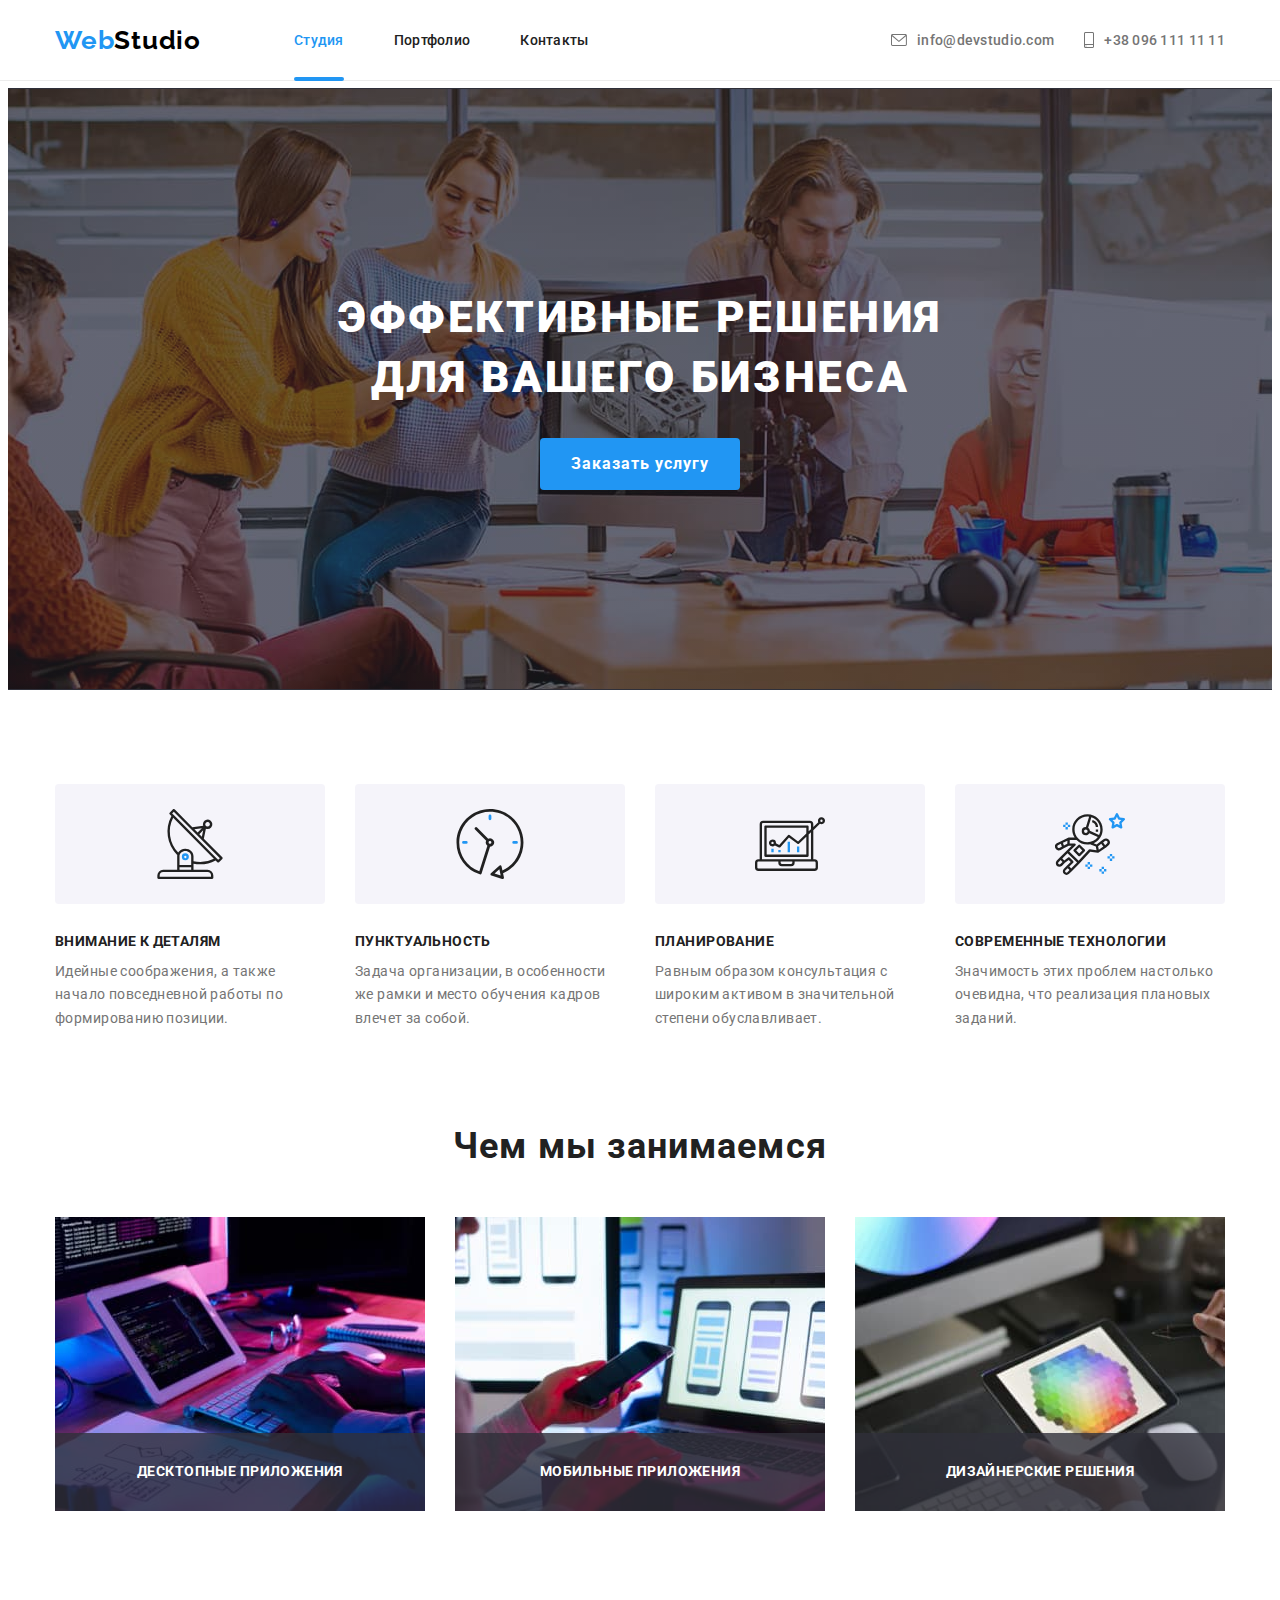
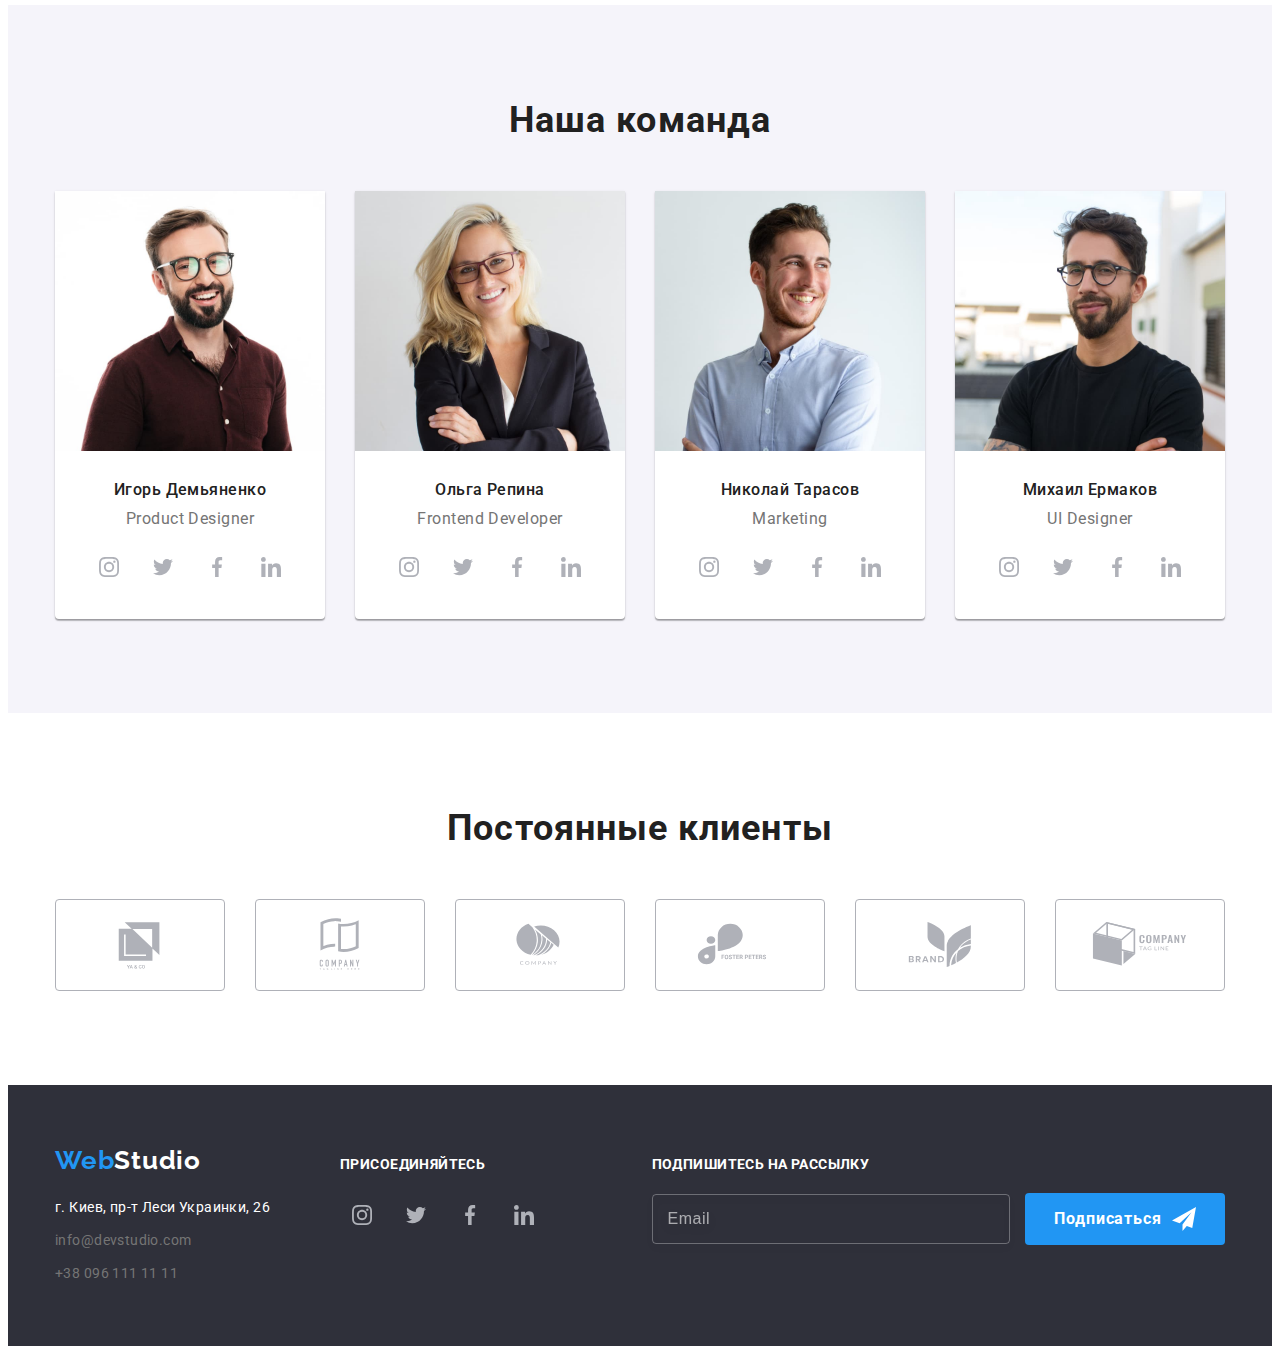
==== commit 217fa660: "change classes section - clients and footer" ====
--- a/index.html
+++ b/index.html
@@ -505,74 +505,74 @@
         <div class="container">
           <h2 class="section-title">Постоянные клиенты</h2>
           <ul class="card-set">
-            <li class="item clients-item">
-              <a
-                class="link clients-link"
+            <li class="clients__item item">
+              <a
+                class="clients__link"
                 href=""
                 target="_blank"
                 rel="noopener noreferrer"
               >
-                <svg class="icon-clients" width="106" height="60">
+                <svg class="clients--icon" width="106" height="60">
                   <use href="./images/icons.svg#icon-company-1"></use>
                 </svg>
               </a>
             </li>
-            <li class="item clients-item">
-              <a
-                class="link clients-link"
+            <li class="clients__item item">
+              <a
+                class="clients__link"
                 href=""
                 target="_blank"
                 rel="noopener noreferrer"
               >
-                <svg class="icon-clients" width="106" height="60">
+                <svg class="clients--icon" width="106" height="60">
                   <use href="./images/icons.svg#icon-company-2"></use>
                 </svg>
               </a>
             </li>
-            <li class="item clients-item">
-              <a
-                class="link clients-link"
+            <li class="clients__item item">
+              <a
+                class="clients__link"
                 href=""
                 target="_blank"
                 rel="noopener noreferrer"
               >
-                <svg class="icon-clients" width="106" height="60">
+                <svg class="clients--icon" width="106" height="60">
                   <use href="./images/icons.svg#icon-company-3"></use>
                 </svg>
               </a>
             </li>
-            <li class="item clients-item">
-              <a
-                class="link clients-link"
+            <li class="clients__item item">
+              <a
+                class="clients__link"
                 href=""
                 target="_blank"
                 rel="noopener noreferrer"
               >
-                <svg class="icon-clients" width="106" height="60">
+                <svg class="clients--icon" width="106" height="60">
                   <use href="./images/icons.svg#icon-company-4"></use>
                 </svg>
               </a>
             </li>
-            <li class="item clients-item">
-              <a
-                class="link clients-link"
+            <li class="clients__item item">
+              <a
+                class="clients__link"
                 href=""
                 target="_blank"
                 rel="noopener noreferrer"
               >
-                <svg class="icon-clients" width="106" height="60">
+                <svg class="clients--icon" width="106" height="60">
                   <use href="./images/icons.svg#icon-company-5"></use>
                 </svg>
               </a>
             </li>
-            <li class="item clients-item">
-              <a
-                class="link clients-link"
+            <li class="clients__item item">
+              <a
+                class="clients__link"
                 href=""
                 target="_blank"
                 rel="noopener noreferrer"
               >
-                <svg class="icon-clients" width="106" height="60">
+                <svg class="clients--icon" width="106" height="60">
                   <use href="./images/icons.svg#icon-company-6"></use>
                 </svg>
               </a>
@@ -584,13 +584,13 @@
     <!--section footer-->
     <footer class="footer">
       <div class="container">
-        <div class="foot-container">
-          <a class="link logo" href="index.html"
-            >Web<span class="accent-foot">Studio</span></a
+        <div class="footer__container">
+          <a class="footer__logo logo" href="index.html"
+            >Web<span class="footer--accent">Studio</span></a
           >
           <address class="address" id="address">
-            <ul class="list address-list">
-              <li class="address-item">
+            <ul class="address__list">
+              <li class="address__item">
                 <a
                   class="link"
                   href="https://goo.gl/maps/kdyRsUSUZegwHqDn6"
@@ -601,29 +601,29 @@
                   ></a
                 >
               </li>
-              <li class="address-item connect">
+              <li class="address__item connect">
                 <a class="link" href="mailto:info@devstudio.com"
                   >info@devstudio.com</a
                 >
               </li>
-              <li class="address-item connect">
+              <li class="address__item connect">
                 <a class="link" href="tel:+380961111111">+38 096 111 11 11</a>
               </li>
             </ul>
           </address>
         </div>
-        <div class="foot-container">
+        <div class="footer__container">
           <h3 class="footer-title">присоединяйтесь</h3>
-          <ul class="list social-card">
-            <li class="social-item">
-              <a
-                class="link social-card-link"
+          <ul class="social-card">
+            <li class="social-card__item">
+              <a
+                class="link social-card__link"
                 href="https://www.instagram.com"
                 target="_blank"
                 rel="noopener noreferrer"
               >
                 <svg
-                  class="icon-social"
+                  class="social-card__icon"
                   width="20"
                   height="20"
                   aria-label="instagram"
@@ -632,15 +632,15 @@
                 </svg>
               </a>
             </li>
-            <li class="social-item">
-              <a
-                class="link social-card-link"
+            <li class="social-card__item">
+              <a
+                class="link social-card__link"
                 href="https://twitter.com"
                 target="_blank"
                 rel="noopener noreferrer"
               >
                 <svg
-                  class="icon-social"
+                  class="social-card__icon"
                   width="20"
                   height="20"
                   aria-label="twitter"
@@ -648,15 +648,15 @@
                   <use href="./images/icons.svg#icon-twitter-1"></use></svg
               ></a>
             </li>
-            <li class="social-item">
-              <a
-                class="link social-card-link"
+            <li class="social-card__item">
+              <a
+                class="link social-card__link"
                 href="https://www.facebook.com/"
                 target="_blank"
                 rel="noopener noreferrer"
               >
                 <svg
-                  class="icon-social"
+                  class="social-card__icon"
                   width="20"
                   height="20"
                   aria-label="facebook"
@@ -664,15 +664,15 @@
                   <use href="./images/icons.svg#icon-facebook-1"></use></svg
               ></a>
             </li>
-            <li class="social-item">
-              <a
-                class="link social-card-link"
+            <li class="social-card__item">
+              <a
+                class="link social-card__link"
                 href="https://ru.linkedin.com/"
                 target="_blank"
                 rel="noopener noreferrer"
               >
                 <svg
-                  class="icon-social"
+                  class="social-card__icon"
                   width="20"
                   height="20"
                   aria-label="linkedin"
@@ -682,7 +682,7 @@
             </li>
           </ul>
         </div>
-        <div class="foot-container">
+        <div class="footer__container">
           <h3 class="footer-title">Подпишитесь на рассылку</h3>
           <form>
             <input
--- a/css/main.min.css
+++ b/css/main.min.css
@@ -1,2 +1,2 @@
-.visually-hidden{position:absolute;white-space:nowrap;width:1px;height:1px;overflow:hidden;border:0;padding:0;clip:rect(0 0 0 0);-webkit-clip-path:inset(50%);clip-path:inset(50%);margin:-1px}html{-webkit-box-sizing:border-box;box-sizing:border-box}*,*::after,*::before{-webkit-box-sizing:inherit;box-sizing:inherit}h1,h2,h3,h4,h5,h6,p{margin-top:0;margin-bottom:0}ul,ol{list-style:none;padding:0;margin:0}a{text-decoration:none;color:inherit}button{border:1px solid transparent;cursor:pointer}img{display:block;max-width:100%;height:auto}body{font-family:"Roboto", sans-serif;font-size:14px;line-height:1.71;letter-spacing:0.03em;color:#757575;padding-top:80px}.container{width:1200px;margin-left:auto;margin-right:auto;padding:0 15px}.logo{font-family:Raleway;font-weight:bold;font-size:26px;line-height:1.19;letter-spacing:0.03em;color:#2196f3;display:inline-block}.section{padding-top:94px;padding-bottom:94px}.section-title{font-weight:bold;font-size:36px;line-height:42px;text-align:center;letter-spacing:0.03em;color:#212121;margin-bottom:50px}.item{margin-top:30px;margin-left:30px}.card-set{display:-webkit-box;display:-ms-flexbox;display:flex;-ms-flex-wrap:wrap;flex-wrap:wrap;margin-top:-30px;margin-left:-30px}.main-button{background-color:#2196f3;font-family:inherit;font-weight:bold;font-size:16px;line-height:1.87;letter-spacing:0.06em;color:#fff;cursor:pointer;border-radius:4px;padding:10px 0;min-width:200px;min-height:50px;-webkit-box-pack:center;-ms-flex-pack:center;justify-content:center;-webkit-transition:background-color 250ms cubic-bezier(0.4, 0, 0.2, 1);transition:background-color 250ms cubic-bezier(0.4, 0, 0.2, 1)}.main-button:hover,.main-button:focus{background-color:#188ce8}.header{border-bottom:1px solid #ececec;position:fixed;width:100%;background-color:#fff;top:0;left:0;z-index:2}.header__container{display:-webkit-box;display:-ms-flexbox;display:flex;-webkit-box-align:center;-ms-flex-align:center;align-items:center}.header__nav-wrapper{display:-webkit-box;display:-ms-flexbox;display:flex;-webkit-box-align:center;-ms-flex-align:center;align-items:center;-webkit-box-pack:justify;-ms-flex-pack:justify;justify-content:space-between}.header__logo{margin-right:93px}.header--accent-top{color:#000}.header__nav{color:#212121;display:-webkit-box;display:-ms-flexbox;display:flex}.header__item:not(:last-child){margin-right:50px}.header__link{display:-webkit-box;display:-ms-flexbox;display:flex;font-weight:500;line-height:16px;letter-spacing:0.02em;padding:32px 0;position:relative;-webkit-transition:color 250ms cubic-bezier(0.4, 0, 0.2, 1);transition:color 250ms cubic-bezier(0.4, 0, 0.2, 1)}.header__link--align{-webkit-box-align:center;-ms-flex-align:center;align-items:center}.header__item .header__link--current::after{content:"";position:absolute;width:100%;height:4px;background-color:#2196f3;border-radius:2px;bottom:-1px;left:0;-webkit-transition:-webkit-transform 250ms cubic-bezier(0.4, 0, 0.2, 1);transition:-webkit-transform 250ms cubic-bezier(0.4, 0, 0.2, 1);transition:transform 250ms cubic-bezier(0.4, 0, 0.2, 1);transition:transform 250ms cubic-bezier(0.4, 0, 0.2, 1), -webkit-transform 250ms cubic-bezier(0.4, 0, 0.2, 1)}.header__connect>.header__item:nth-child(1){margin-right:30px}.header__connect{display:-webkit-box;display:-ms-flexbox;display:flex;-webkit-box-pack:justify;-ms-flex-pack:justify;justify-content:space-between;margin-left:auto}.header__connect-icon{margin-right:10px;fill:currentColor}.header__link:focus,.header__link:hover,.header__link--current{color:#2196f3}.hero{background-color:#2f303a;text-align:center}.hero__container{background-image:-webkit-gradient(linear, left top, left bottom, from(rgba(47,48,58,0.4)), to(rgba(47,48,58,0.4))),url(../images/hero-image.jpg);background-image:linear-gradient(rgba(47,48,58,0.4), rgba(47,48,58,0.4)),url(../images/hero-image.jpg);max-width:1600px;background-repeat:no-repeat;background-position:center;padding-top:200px;padding-bottom:200px;margin:0 auto}.hero__title{font-weight:900;font-size:44px;line-height:1.36;text-align:center;letter-spacing:0.06em;text-transform:uppercase;color:#fff;margin-bottom:30px}.services-section{background-color:#fff}.services-section__item{-ms-flex-preferred-size:calc(100% / 4 - 30px);flex-basis:calc(100% / 4 - 30px)}.services-section__item::before{content:"";display:block;margin-bottom:30px;background-color:#f5f4fa;height:120px;background-size:70px, 70px;background-repeat:no-repeat;background-position:center;border-radius:4px}.services-section__title{font-size:14px;line-height:1.14;letter-spacing:0.03em;text-transform:uppercase;color:#212121;margin-bottom:10px}.details-icon::before{background-image:url(../images/antenna.svg)}.punctual-icon::before{background-image:url(../images/clock.svg)}.plan-icon::before{background-image:url(../images/diagram.svg)}.technology-icon::before{background-image:url(../images/astronaut.svg)}.production-section{background-color:#fff;padding-top:0}.production-section__item{-ms-flex-preferred-size:calc(100% / 3 - 30px);flex-basis:calc(100% / 3 - 30px);position:relative}.production-section__title{position:absolute;bottom:0px;left:0px;width:100%;padding:27px 0px;color:#fff;text-transform:uppercase;font-weight:bold;background-color:rgba(47,48,58,0.8);display:-webkit-box;display:-ms-flexbox;display:flex;-webkit-box-align:center;-ms-flex-align:center;align-items:center;-webkit-box-pack:center;-ms-flex-pack:center;justify-content:center}.team{background-color:#f5f4fa}.team__item{background:#fff;-webkit-box-shadow:0px 1px 3px rgba(0,0,0,0.12),0px 1px 1px rgba(0,0,0,0.14),0px 2px 1px rgba(0,0,0,0.2);box-shadow:0px 1px 3px rgba(0,0,0,0.12),0px 1px 1px rgba(0,0,0,0.14),0px 2px 1px rgba(0,0,0,0.2);-ms-flex-preferred-size:calc(100% / 4 - var(--card-set-gap));flex-basis:calc(100% / 4 - var(--card-set-gap));border-radius:0px 0px 4px 4px}.team__post,.team__pre-title{font-size:16px;line-height:1.18;text-align:center;letter-spacing:0.03em;margin-bottom:16px}.team__pre-title{font-weight:500;color:#212121;margin-bottom:10px}.team__wrapper{padding:30px 32px}.social-card__item:not(:last-child){margin-right:10px}.social-card{display:-webkit-box;display:-ms-flexbox;display:flex;-webkit-box-align:center;-ms-flex-align:center;align-items:center}.social-card__link{display:-webkit-box;display:-ms-flexbox;display:flex;color:#afb1b8;width:44px;height:44px;border-radius:50%;-webkit-box-align:center;-ms-flex-align:center;align-items:center;-webkit-box-pack:center;-ms-flex-pack:center;justify-content:center;-webkit-transition:color 250ms cubic-bezier(0.4, 0, 0.2, 1),background-color 250ms cubic-bezier(0.4, 0, 0.2, 1);transition:color 250ms cubic-bezier(0.4, 0, 0.2, 1),background-color 250ms cubic-bezier(0.4, 0, 0.2, 1)}.social-card__link:hover,.social-card__link:focus{background-color:#2196f3;color:#fff}.social-card__icon{fill:currentColor}.clients-link{display:-webkit-box;display:-ms-flexbox;display:flex;-webkit-box-pack:center;-ms-flex-pack:center;justify-content:center;-webkit-box-align:center;-ms-flex-align:center;align-items:center;height:92px;border:1px solid var(--primary-color-icons);border-radius:4px;-webkit-transition:border var(--transition-cubic),-webkit-transform 850ms cubic-bezier(0.4, 0, 0.2, 1);transition:border var(--transition-cubic),-webkit-transform 850ms cubic-bezier(0.4, 0, 0.2, 1);transition:border var(--transition-cubic),transform 850ms cubic-bezier(0.4, 0, 0.2, 1);transition:border var(--transition-cubic),transform 850ms cubic-bezier(0.4, 0, 0.2, 1),-webkit-transform 850ms cubic-bezier(0.4, 0, 0.2, 1)}.clients-link:hover,.clients-link:focus{border:1px solid var(--accent-color);-webkit-transform:scale(1.3);transform:scale(1.3)}.clients-link:hover>.icon-clients,.clients-link:focus>.icon-clients{fill:var(--accent-color)}.clients-item{background-color:var(--primary-color);-ms-flex-preferred-size:calc(100% / 6 - var(--card-set-gap));flex-basis:calc(100% / 6 - var(--card-set-gap))}.icon-clients{fill:var(--primary-color-icons);-webkit-transition:fill var(--transition-cubic);transition:fill var(--transition-cubic)}.footer{background-color:var(--bacground-color);padding-top:60px;padding-bottom:60px}.foot-container:not(:last-child){margin-right:70px}.foot-container:last-child{margin-left:auto}.footer .logo{margin-right:0;margin-bottom:20px}.address-list{display:-webkit-box;display:-ms-flexbox;display:flex;-webkit-box-pack:center;-ms-flex-pack:center;justify-content:center;-webkit-box-orient:vertical;-webkit-box-direction:normal;-ms-flex-direction:column;flex-direction:column}.accent-foot{color:var(--primary-color)}.address{font-style:normal;display:-webkit-box;display:-ms-flexbox;display:flex}.address-city{color:var(--primary-color)}.connect .link:focus,.connect .link:hover{color:#b6b6b6;-webkit-transition:color var(--transition-cubic);transition:color var(--transition-cubic)}.address-item{margin-top:0;margin-bottom:9px}.address-item:last-child{margin-bottom:0}.footer>.container{display:-webkit-box;display:-ms-flexbox;display:flex;-webkit-box-align:baseline;-ms-flex-align:baseline;align-items:baseline}.footer-title{font-size:14px;line-height:1.14;text-transform:uppercase;color:var(--primary-color);margin-bottom:20px}.footer .social-card-link{color:var(--primary-color);background-color:rgba(255,255,255,0.1)}.footer .social-card-link:hover,.footer .social-card-link:focus{background-color:var(--accent-color);-webkit-transition:background-color var(--transition-cubic);transition:background-color var(--transition-cubic)}.icon-social{fill:currentColor}.subscribe-input{font-size:16px;color:var(--primary-color);min-width:358px;height:50px;padding:0 15px;margin-right:12px;border:1px solid rgba(255,255,255,0.3);-webkit-box-sizing:border-box;box-sizing:border-box;-webkit-filter:drop-shadow(0px 4px 4px rgba(0,0,0,0.15));filter:drop-shadow(0px 4px 4px rgba(0,0,0,0.15));outline:none;border-radius:4px;background-color:inherit;-webkit-transition:border-color var(--transition-cubic);transition:border-color var(--transition-cubic)}.subscribe-input:focus,.subscribe-input:hover{border-color:var(--accent-color)}.subscribe-input::-webkit-input-placeholder{padding:0;font-size:16px;line-height:1.25;letter-spacing:0.03em;color:rgba(255,255,255,0.6)}.subscribe-input:-ms-input-placeholder{padding:0;font-size:16px;line-height:1.25;letter-spacing:0.03em;color:rgba(255,255,255,0.6)}.subscribe-input::-ms-input-placeholder{padding:0;font-size:16px;line-height:1.25;letter-spacing:0.03em;color:rgba(255,255,255,0.6)}.subscribe-input::placeholder{padding:0;font-size:16px;line-height:1.25;letter-spacing:0.03em;color:rgba(255,255,255,0.6)}.subscribe-button{display:-webkit-inline-box;display:-ms-inline-flexbox;display:inline-flex;-webkit-box-align:center;-ms-flex-align:center;align-items:center}.icon-button{margin-left:10px}.example-btn{font-weight:500;font-size:16px;font-family:inherit;line-height:1.62;text-align:center;letter-spacing:0.03em;color:var(--brand-color);cursor:pointer;padding:6px 22px;border-radius:4px;background-color:var(--button-color);-webkit-transition:color var(--transition-cubic),background-color var(--transition-cubic),-webkit-box-shadow var(--transition-cubic);transition:color var(--transition-cubic),background-color var(--transition-cubic),-webkit-box-shadow var(--transition-cubic);transition:color var(--transition-cubic),background-color var(--transition-cubic),box-shadow var(--transition-cubic);transition:color var(--transition-cubic),background-color var(--transition-cubic),box-shadow var(--transition-cubic),-webkit-box-shadow var(--transition-cubic)}.example-item{margin-right:8px}.example-item:last-child{margin-right:0}.example-btn:hover,.example-btn:focus,.active{color:var(--primary-color);background-color:var(--accent-color);-webkit-box-shadow:0px 3px 1px rgba(0,0,0,0.1),0px 1px 2px rgba(0,0,0,0.08),0px 2px 2px rgba(0,0,0,0.12);box-shadow:0px 3px 1px rgba(0,0,0,0.1),0px 1px 2px rgba(0,0,0,0.08),0px 2px 2px rgba(0,0,0,0.12)}.btn-list{display:-webkit-box;display:-ms-flexbox;display:flex;-webkit-box-pack:center;-ms-flex-pack:center;justify-content:center;margin-bottom:50px}.pf-item{-ms-flex-preferred-size:calc(100% / 3 - var(--card-set-gap));flex-basis:calc(100% / 3 - var(--card-set-gap))}.pf-link{display:-webkit-box;display:-ms-flexbox;display:flex;-webkit-box-orient:vertical;-webkit-box-direction:normal;-ms-flex-direction:column;flex-direction:column}.thumb{position:relative;overflow:hidden}.overlay-box{background-color:rgba(33,150,243,0.9);position:absolute;-webkit-transform:translateY(100%);transform:translateY(100%);-webkit-transition:-webkit-transform var(--transition-cubic);transition:-webkit-transform var(--transition-cubic);transition:transform var(--transition-cubic);transition:transform var(--transition-cubic), -webkit-transform var(--transition-cubic);display:-webkit-box;display:-ms-flexbox;display:flex;-ms-flex-line-pack:center;align-content:center;top:0;left:0}.overlay-info{width:100%;height:294px;padding:63px 24px;color:var(--primary-color);text-align:left;font-size:18px;line-height:1.56;letter-spacing:0.03em}.pf-link:hover .overlay-box,.pf-link:focus .overlay-box{-webkit-transform:translateY(0);transform:translateY(0)}.pf-link:hover,.pf-link:focus{-webkit-box-shadow:0px 1px 1px rgba(0,0,0,0.12),0px 4px 4px rgba(0,0,0,0.06),1px 4px 6px rgba(0,0,0,0.16);box-shadow:0px 1px 1px rgba(0,0,0,0.12),0px 4px 4px rgba(0,0,0,0.06),1px 4px 6px rgba(0,0,0,0.16)}.pf-title{font-size:18px;line-height:2;letter-spacing:0.06em;color:var(--brand-color);margin-bottom:4px}.pf-pre-title{font-size:16px;line-height:1.87;letter-spacing:0.03em}.pf-wrapper{padding:20px 24px;border:1px solid var(--border-cardscolor)}.backdrop{position:fixed;top:0;left:0;z-index:3;width:100%;height:100%;background-color:rgba(0,0,0,0.2);-webkit-transition:opacity var(--transition-cubic),visibility var(--transition-cubic);transition:opacity var(--transition-cubic),visibility var(--transition-cubic)}.backdrop.is-hidden .modal{opacity:0;visibility:visible;-webkit-transform:translate(-50%, -50%) scale(2) rotate(120deg);transform:translate(-50%, -50%) scale(2) rotate(120deg)}.backdrop.is-hidden{opacity:0;visibility:hidden;pointer-events:none}.modal{position:absolute;top:50%;left:50%;padding:40px;min-width:528px;min-height:581px;background-color:var(--primary-color);-webkit-box-shadow:0px 1px 3px rgba(0,0,0,0.12),0px 1px 1px rgba(0,0,0,0.14),0px 2px 1px rgba(0,0,0,0.2);box-shadow:0px 1px 3px rgba(0,0,0,0.12),0px 1px 1px rgba(0,0,0,0.14),0px 2px 1px rgba(0,0,0,0.2);border-radius:4px;-webkit-transform:translate(-50%, -50%) scale(1);transform:translate(-50%, -50%) scale(1);-webkit-transition:opacity var(--transition-cubic),visibility var(--transition-cubic),-webkit-transform var(--transition-cubic);transition:opacity var(--transition-cubic),visibility var(--transition-cubic),-webkit-transform var(--transition-cubic);transition:transform var(--transition-cubic),opacity var(--transition-cubic),visibility var(--transition-cubic);transition:transform var(--transition-cubic),opacity var(--transition-cubic),visibility var(--transition-cubic),-webkit-transform var(--transition-cubic)}.btn-modal{position:absolute;right:8px;top:8px;display:-webkit-box;display:-ms-flexbox;display:flex;padding:6px;cursor:pointer;background-color:var(--primary-color);border-radius:50%;border:1px solid rgba(0,0,0,0.1);-webkit-transition:background-color var(--transition-cubic),color var(--transition-cubic),border var(--transition-cubic),-webkit-transform var(--transition-cubic);transition:background-color var(--transition-cubic),color var(--transition-cubic),border var(--transition-cubic),-webkit-transform var(--transition-cubic);transition:transform var(--transition-cubic),background-color var(--transition-cubic),color var(--transition-cubic),border var(--transition-cubic);transition:transform var(--transition-cubic),background-color var(--transition-cubic),color var(--transition-cubic),border var(--transition-cubic),-webkit-transform var(--transition-cubic)}.btn-modal:hover,.btn-modal:focus{background-color:var(--accent-color);color:var(--primary-color);border:black;-webkit-transform:rotate(270deg);transform:rotate(270deg)}.icon-close{display:inline-block;fill:currentColor}.form-wrapper{margin-bottom:20px}.form-title{font-size:20px;line-height:1.15;text-align:center;letter-spacing:0.03em;color:var(--brand-color);margin-bottom:12px}.form-field{display:-webkit-box;display:-ms-flexbox;display:flex;-webkit-box-orient:vertical;-webkit-box-direction:normal;-ms-flex-direction:column;flex-direction:column;position:relative}.form-field:not(:last-child){margin-bottom:10px}.form-input{border:1px solid rgba(33,33,33,0.2);border-radius:4px;width:100%;height:40px;padding:0 42px;outline:none;-webkit-transition:border-color var(--transition-cubic);transition:border-color var(--transition-cubic);display:-webkit-box;display:-ms-flexbox;display:flex}.form-icon{position:absolute;top:50%;left:12px;display:inline-block;-webkit-transition:fill var(--transition-cubic);transition:fill var(--transition-cubic)}.form-input:focus,.textarea:focus,.form-input:hover,.textarea:hover{border-color:var(--accent-color);-webkit-box-shadow:0 0 10px rgba(98,148,206,0.5);box-shadow:0 0 10px rgba(98,148,206,0.5)}.form-field:focus-within>.form-icon,.form-field:hover>.form-icon{fill:var(--accent-color)}.form-field label{font-size:12px;line-height:1.16;letter-spacing:0.01em;margin-bottom:4px}.textarea{resize:none;outline:none;border:1px solid rgba(33,33,33,0.2);border-radius:4px;width:100%;height:120px;padding:12px 16px;-webkit-transition:border-color var(--transition-cubic);transition:border-color var(--transition-cubic)}.textarea::-webkit-input-placeholder{font-size:12px;line-height:1.16;letter-spacing:0.01em;color:rgba(117,117,117,0.5)}.textarea:-ms-input-placeholder{font-size:12px;line-height:1.16;letter-spacing:0.01em;color:rgba(117,117,117,0.5)}.textarea::-ms-input-placeholder{font-size:12px;line-height:1.16;letter-spacing:0.01em;color:rgba(117,117,117,0.5)}.textarea::placeholder{font-size:12px;line-height:1.16;letter-spacing:0.01em;color:rgba(117,117,117,0.5)}.form-link{color:var(--accent-color)}.form-checkbox{display:-webkit-box;display:-ms-flexbox;display:flex;-webkit-box-align:center;-ms-flex-align:center;align-items:center;-webkit-box-pack:center;-ms-flex-pack:center;justify-content:center;margin-bottom:30px}.form .main-button{display:-webkit-box;display:-ms-flexbox;display:flex;margin-left:auto;margin-right:auto}.form-icon-check{margin-right:7px;border:2px solid #212121;border-radius:2px;fill:none;-webkit-transition:border var(--transition-cubic),background-color var(--transition-cubic),fill var(--transition-cubic);transition:border var(--transition-cubic),background-color var(--transition-cubic),fill var(--transition-cubic)}.input-checkbox:checked+.form-icon-check{border:transparent;background-color:var(--accent-color);fill:var(--primary-color)}.input-checkbox:focus+.form-icon-check,.input-checkbox:hover+.form-icon-check{border:2px solid var(--accent-color)}
+.visually-hidden{position:absolute;white-space:nowrap;width:1px;height:1px;overflow:hidden;border:0;padding:0;clip:rect(0 0 0 0);-webkit-clip-path:inset(50%);clip-path:inset(50%);margin:-1px}html{-webkit-box-sizing:border-box;box-sizing:border-box}*,*::after,*::before{-webkit-box-sizing:inherit;box-sizing:inherit}h1,h2,h3,h4,h5,h6,p{margin-top:0;margin-bottom:0}ul,ol{list-style:none;padding:0;margin:0}a{text-decoration:none;color:inherit}button{border:1px solid transparent;cursor:pointer}img{display:block;max-width:100%;height:auto}body{font-family:"Roboto", sans-serif;font-size:14px;line-height:1.71;letter-spacing:0.03em;color:#757575;padding-top:80px}.container{width:1200px;margin-left:auto;margin-right:auto;padding:0 15px}.logo{font-family:Raleway;font-weight:bold;font-size:26px;line-height:1.19;letter-spacing:0.03em;color:#2196f3;display:inline-block}.section{padding-top:94px;padding-bottom:94px}.section-title{font-weight:bold;font-size:36px;line-height:42px;text-align:center;letter-spacing:0.03em;color:#212121;margin-bottom:50px}.item{margin-top:30px;margin-left:30px}.card-set{display:-webkit-box;display:-ms-flexbox;display:flex;-ms-flex-wrap:wrap;flex-wrap:wrap;margin-top:-30px;margin-left:-30px}.main-button{background-color:#2196f3;font-family:inherit;font-weight:bold;font-size:16px;line-height:1.87;letter-spacing:0.06em;color:#fff;border-radius:4px;padding:10px 0;min-width:200px;min-height:50px;-webkit-box-pack:center;-ms-flex-pack:center;justify-content:center;-webkit-transition:background-color 250ms cubic-bezier(0.4, 0, 0.2, 1);transition:background-color 250ms cubic-bezier(0.4, 0, 0.2, 1)}.main-button:hover,.main-button:focus{background-color:#188ce8}.header{border-bottom:1px solid #ececec;position:fixed;width:100%;background-color:#fff;top:0;left:0;z-index:2}.header__container{display:-webkit-box;display:-ms-flexbox;display:flex;-webkit-box-align:center;-ms-flex-align:center;align-items:center}.header__nav-wrapper{display:-webkit-box;display:-ms-flexbox;display:flex;-webkit-box-align:center;-ms-flex-align:center;align-items:center;-webkit-box-pack:justify;-ms-flex-pack:justify;justify-content:space-between}.header__logo{margin-right:93px}.header--accent-top{color:#000}.header__nav{color:#212121;display:-webkit-box;display:-ms-flexbox;display:flex}.header__item:not(:last-child){margin-right:50px}.header__link{display:-webkit-box;display:-ms-flexbox;display:flex;font-weight:500;line-height:16px;letter-spacing:0.02em;padding:32px 0;position:relative;-webkit-transition:color 250ms cubic-bezier(0.4, 0, 0.2, 1);transition:color 250ms cubic-bezier(0.4, 0, 0.2, 1)}.header__link--align{-webkit-box-align:center;-ms-flex-align:center;align-items:center}.header__item .header__link--current::after{content:"";position:absolute;width:100%;height:4px;background-color:#2196f3;border-radius:2px;bottom:-1px;left:0;-webkit-transition:-webkit-transform 250ms cubic-bezier(0.4, 0, 0.2, 1);transition:-webkit-transform 250ms cubic-bezier(0.4, 0, 0.2, 1);transition:transform 250ms cubic-bezier(0.4, 0, 0.2, 1);transition:transform 250ms cubic-bezier(0.4, 0, 0.2, 1), -webkit-transform 250ms cubic-bezier(0.4, 0, 0.2, 1)}.header__connect>.header__item:nth-child(1){margin-right:30px}.header__connect{display:-webkit-box;display:-ms-flexbox;display:flex;-webkit-box-pack:justify;-ms-flex-pack:justify;justify-content:space-between;margin-left:auto}.header__connect-icon{margin-right:10px;fill:currentColor}.header__link:focus,.header__link:hover,.header__link--current{color:#2196f3}.hero{background-color:#2f303a;text-align:center}.hero__container{background-image:-webkit-gradient(linear, left top, left bottom, from(rgba(47,48,58,0.4)), to(rgba(47,48,58,0.4))),url(../images/hero-image.jpg);background-image:linear-gradient(rgba(47,48,58,0.4), rgba(47,48,58,0.4)),url(../images/hero-image.jpg);max-width:1600px;background-repeat:no-repeat;background-position:center;padding-top:200px;padding-bottom:200px;margin:0 auto}.hero__title{font-weight:900;font-size:44px;line-height:1.36;text-align:center;letter-spacing:0.06em;text-transform:uppercase;color:#fff;margin-bottom:30px}.services-section{background-color:#fff}.services-section__item{-ms-flex-preferred-size:calc(100% / 4 - 30px);flex-basis:calc(100% / 4 - 30px)}.services-section__item::before{content:"";display:block;margin-bottom:30px;background-color:#f5f4fa;height:120px;background-size:70px, 70px;background-repeat:no-repeat;background-position:center;border-radius:4px}.services-section__title{font-size:14px;line-height:1.14;letter-spacing:0.03em;text-transform:uppercase;color:#212121;margin-bottom:10px}.details-icon::before{background-image:url(../images/antenna.svg)}.punctual-icon::before{background-image:url(../images/clock.svg)}.plan-icon::before{background-image:url(../images/diagram.svg)}.technology-icon::before{background-image:url(../images/astronaut.svg)}.production-section{background-color:#fff;padding-top:0}.production-section__item{-ms-flex-preferred-size:calc(100% / 3 - 30px);flex-basis:calc(100% / 3 - 30px);position:relative}.production-section__title{position:absolute;bottom:0px;left:0px;width:100%;padding:27px 0px;color:#fff;text-transform:uppercase;font-weight:bold;background-color:rgba(47,48,58,0.8);display:-webkit-box;display:-ms-flexbox;display:flex;-webkit-box-align:center;-ms-flex-align:center;align-items:center;-webkit-box-pack:center;-ms-flex-pack:center;justify-content:center}.team{background-color:#f5f4fa}.team__item{background:#fff;-webkit-box-shadow:0px 1px 3px rgba(0,0,0,0.12),0px 1px 1px rgba(0,0,0,0.14),0px 2px 1px rgba(0,0,0,0.2);box-shadow:0px 1px 3px rgba(0,0,0,0.12),0px 1px 1px rgba(0,0,0,0.14),0px 2px 1px rgba(0,0,0,0.2);-ms-flex-preferred-size:calc(100% / 4 - var(--card-set-gap));flex-basis:calc(100% / 4 - var(--card-set-gap));border-radius:0px 0px 4px 4px}.team__post,.team__pre-title{font-size:16px;line-height:1.18;text-align:center;letter-spacing:0.03em;margin-bottom:16px}.team__pre-title{font-weight:500;color:#212121;margin-bottom:10px}.team__wrapper{padding:30px 32px}.social-card__item:not(:last-child){margin-right:10px}.social-card{display:-webkit-box;display:-ms-flexbox;display:flex;-webkit-box-align:center;-ms-flex-align:center;align-items:center}.social-card__link{display:-webkit-box;display:-ms-flexbox;display:flex;color:#afb1b8;width:44px;height:44px;border-radius:50%;-webkit-box-align:center;-ms-flex-align:center;align-items:center;-webkit-box-pack:center;-ms-flex-pack:center;justify-content:center;-webkit-transition:color 250ms cubic-bezier(0.4, 0, 0.2, 1),background-color 250ms cubic-bezier(0.4, 0, 0.2, 1);transition:color 250ms cubic-bezier(0.4, 0, 0.2, 1),background-color 250ms cubic-bezier(0.4, 0, 0.2, 1)}.social-card__link:hover,.social-card__link:focus{background-color:#2196f3;color:#fff}.social-card__icon{fill:currentColor}.clients{background-color:#fff}.clients__item{background-color:#fff;-ms-flex-preferred-size:calc(100% / 6 - 30px);flex-basis:calc(100% / 6 - 30px)}.clients__link{display:-webkit-box;display:-ms-flexbox;display:flex;-webkit-box-align:center;-ms-flex-align:center;align-items:center;-webkit-box-pack:center;-ms-flex-pack:center;justify-content:center;height:92px;border:1px solid #afb1b8;border-radius:4px;-webkit-transition:border 250ms cubic-bezier(0.4, 0, 0.2, 1),-webkit-transform 850ms cubic-bezier(0.4, 0, 0.2, 1);transition:border 250ms cubic-bezier(0.4, 0, 0.2, 1),-webkit-transform 850ms cubic-bezier(0.4, 0, 0.2, 1);transition:border 250ms cubic-bezier(0.4, 0, 0.2, 1),transform 850ms cubic-bezier(0.4, 0, 0.2, 1);transition:border 250ms cubic-bezier(0.4, 0, 0.2, 1),transform 850ms cubic-bezier(0.4, 0, 0.2, 1),-webkit-transform 850ms cubic-bezier(0.4, 0, 0.2, 1)}.clients__link:hover,.clients__link :focus{border:1px solid #2196f3;-webkit-transform:scale(1.3);transform:scale(1.3)}.clients__link:hover>.clients--icon,.clients__link :focus>.clients--icon{fill:#2196f3}.clients--icon{fill:#afb1b8;-webkit-transition:fill 250ms cubic-bezier(0.4, 0, 0.2, 1);transition:fill 250ms cubic-bezier(0.4, 0, 0.2, 1)}.footer{background-color:#2f303a;padding-top:60px;padding-bottom:60px}.footer__container:not(:last-child){margin-right:70px}.footer__container:last-child{margin-left:auto}.footer__logo{margin-right:0;margin-bottom:20px}.footer--accent{color:#fff}.address{font-style:normal;display:-webkit-box;display:-ms-flexbox;display:flex}.address__list{display:-webkit-box;display:-ms-flexbox;display:flex;-webkit-box-pack:center;-ms-flex-pack:center;justify-content:center;-webkit-box-orient:vertical;-webkit-box-direction:normal;-ms-flex-direction:column;flex-direction:column}.address__item:last-child{margin-bottom:0}.address-city{color:#fff}.connect .link:focus,.connect .link:hover{color:#b6b6b6;-webkit-transition:color 250ms cubic-bezier(0.4, 0, 0.2, 1);transition:color 250ms cubic-bezier(0.4, 0, 0.2, 1)}.address__item{margin-top:0;margin-bottom:9px}.footer>.container{display:-webkit-box;display:-ms-flexbox;display:flex;-webkit-box-align:baseline;-ms-flex-align:baseline;align-items:baseline}.footer-title{font-size:14px;line-height:1.14;text-transform:uppercase;color:#fff;margin-bottom:20px}.footer .social-card-link{color:#fff;background-color:rgba(255,255,255,0.1)}.footer .social-card-link:hover,.footer .social-card-link:focus{background-color:#2196f3;-webkit-transition:background-color 250ms cubic-bezier(0.4, 0, 0.2, 1);transition:background-color 250ms cubic-bezier(0.4, 0, 0.2, 1)}.icon-social{fill:currentColor}.subscribe-input{font-size:16px;color:#fff;min-width:358px;height:50px;padding:0 15px;margin-right:12px;border:1px solid rgba(255,255,255,0.3);-webkit-box-sizing:border-box;box-sizing:border-box;-webkit-filter:drop-shadow(0px 4px 4px rgba(0,0,0,0.15));filter:drop-shadow(0px 4px 4px rgba(0,0,0,0.15));outline:none;border-radius:4px;background-color:inherit;-webkit-transition:border-color 250ms cubic-bezier(0.4, 0, 0.2, 1);transition:border-color 250ms cubic-bezier(0.4, 0, 0.2, 1)}.subscribe-input:focus,.subscribe-input:hover{border-color:#2196f3}.subscribe-input::-webkit-input-placeholder{padding:0;font-size:16px;line-height:1.25;letter-spacing:0.03em;color:rgba(255,255,255,0.6)}.subscribe-input:-ms-input-placeholder{padding:0;font-size:16px;line-height:1.25;letter-spacing:0.03em;color:rgba(255,255,255,0.6)}.subscribe-input::-ms-input-placeholder{padding:0;font-size:16px;line-height:1.25;letter-spacing:0.03em;color:rgba(255,255,255,0.6)}.subscribe-input::placeholder{padding:0;font-size:16px;line-height:1.25;letter-spacing:0.03em;color:rgba(255,255,255,0.6)}.subscribe-button{display:-webkit-inline-box;display:-ms-inline-flexbox;display:inline-flex;-webkit-box-align:center;-ms-flex-align:center;align-items:center}.icon-button{margin-left:10px}.example-btn{font-weight:500;font-size:16px;font-family:inherit;line-height:1.62;text-align:center;letter-spacing:0.03em;color:var(--brand-color);cursor:pointer;padding:6px 22px;border-radius:4px;background-color:var(--button-color);-webkit-transition:color var(--transition-cubic),background-color var(--transition-cubic),-webkit-box-shadow var(--transition-cubic);transition:color var(--transition-cubic),background-color var(--transition-cubic),-webkit-box-shadow var(--transition-cubic);transition:color var(--transition-cubic),background-color var(--transition-cubic),box-shadow var(--transition-cubic);transition:color var(--transition-cubic),background-color var(--transition-cubic),box-shadow var(--transition-cubic),-webkit-box-shadow var(--transition-cubic)}.example-item{margin-right:8px}.example-item:last-child{margin-right:0}.example-btn:hover,.example-btn:focus,.active{color:var(--primary-color);background-color:var(--accent-color);-webkit-box-shadow:0px 3px 1px rgba(0,0,0,0.1),0px 1px 2px rgba(0,0,0,0.08),0px 2px 2px rgba(0,0,0,0.12);box-shadow:0px 3px 1px rgba(0,0,0,0.1),0px 1px 2px rgba(0,0,0,0.08),0px 2px 2px rgba(0,0,0,0.12)}.btn-list{display:-webkit-box;display:-ms-flexbox;display:flex;-webkit-box-pack:center;-ms-flex-pack:center;justify-content:center;margin-bottom:50px}.pf-item{-ms-flex-preferred-size:calc(100% / 3 - var(--card-set-gap));flex-basis:calc(100% / 3 - var(--card-set-gap))}.pf-link{display:-webkit-box;display:-ms-flexbox;display:flex;-webkit-box-orient:vertical;-webkit-box-direction:normal;-ms-flex-direction:column;flex-direction:column}.thumb{position:relative;overflow:hidden}.overlay-box{background-color:rgba(33,150,243,0.9);position:absolute;-webkit-transform:translateY(100%);transform:translateY(100%);-webkit-transition:-webkit-transform var(--transition-cubic);transition:-webkit-transform var(--transition-cubic);transition:transform var(--transition-cubic);transition:transform var(--transition-cubic), -webkit-transform var(--transition-cubic);display:-webkit-box;display:-ms-flexbox;display:flex;-ms-flex-line-pack:center;align-content:center;top:0;left:0}.overlay-info{width:100%;height:294px;padding:63px 24px;color:var(--primary-color);text-align:left;font-size:18px;line-height:1.56;letter-spacing:0.03em}.pf-link:hover .overlay-box,.pf-link:focus .overlay-box{-webkit-transform:translateY(0);transform:translateY(0)}.pf-link:hover,.pf-link:focus{-webkit-box-shadow:0px 1px 1px rgba(0,0,0,0.12),0px 4px 4px rgba(0,0,0,0.06),1px 4px 6px rgba(0,0,0,0.16);box-shadow:0px 1px 1px rgba(0,0,0,0.12),0px 4px 4px rgba(0,0,0,0.06),1px 4px 6px rgba(0,0,0,0.16)}.pf-title{font-size:18px;line-height:2;letter-spacing:0.06em;color:var(--brand-color);margin-bottom:4px}.pf-pre-title{font-size:16px;line-height:1.87;letter-spacing:0.03em}.pf-wrapper{padding:20px 24px;border:1px solid var(--border-cardscolor)}.backdrop{position:fixed;top:0;left:0;z-index:3;width:100%;height:100%;background-color:rgba(0,0,0,0.2);-webkit-transition:opacity var(--transition-cubic),visibility var(--transition-cubic);transition:opacity var(--transition-cubic),visibility var(--transition-cubic)}.backdrop.is-hidden .modal{opacity:0;visibility:visible;-webkit-transform:translate(-50%, -50%) scale(2) rotate(120deg);transform:translate(-50%, -50%) scale(2) rotate(120deg)}.backdrop.is-hidden{opacity:0;visibility:hidden;pointer-events:none}.modal{position:absolute;top:50%;left:50%;padding:40px;min-width:528px;min-height:581px;background-color:var(--primary-color);-webkit-box-shadow:0px 1px 3px rgba(0,0,0,0.12),0px 1px 1px rgba(0,0,0,0.14),0px 2px 1px rgba(0,0,0,0.2);box-shadow:0px 1px 3px rgba(0,0,0,0.12),0px 1px 1px rgba(0,0,0,0.14),0px 2px 1px rgba(0,0,0,0.2);border-radius:4px;-webkit-transform:translate(-50%, -50%) scale(1);transform:translate(-50%, -50%) scale(1);-webkit-transition:opacity var(--transition-cubic),visibility var(--transition-cubic),-webkit-transform var(--transition-cubic);transition:opacity var(--transition-cubic),visibility var(--transition-cubic),-webkit-transform var(--transition-cubic);transition:transform var(--transition-cubic),opacity var(--transition-cubic),visibility var(--transition-cubic);transition:transform var(--transition-cubic),opacity var(--transition-cubic),visibility var(--transition-cubic),-webkit-transform var(--transition-cubic)}.btn-modal{position:absolute;right:8px;top:8px;display:-webkit-box;display:-ms-flexbox;display:flex;padding:6px;cursor:pointer;background-color:var(--primary-color);border-radius:50%;border:1px solid rgba(0,0,0,0.1);-webkit-transition:background-color var(--transition-cubic),color var(--transition-cubic),border var(--transition-cubic),-webkit-transform var(--transition-cubic);transition:background-color var(--transition-cubic),color var(--transition-cubic),border var(--transition-cubic),-webkit-transform var(--transition-cubic);transition:transform var(--transition-cubic),background-color var(--transition-cubic),color var(--transition-cubic),border var(--transition-cubic);transition:transform var(--transition-cubic),background-color var(--transition-cubic),color var(--transition-cubic),border var(--transition-cubic),-webkit-transform var(--transition-cubic)}.btn-modal:hover,.btn-modal:focus{background-color:var(--accent-color);color:var(--primary-color);border:black;-webkit-transform:rotate(270deg);transform:rotate(270deg)}.icon-close{display:inline-block;fill:currentColor}.form-wrapper{margin-bottom:20px}.form-title{font-size:20px;line-height:1.15;text-align:center;letter-spacing:0.03em;color:var(--brand-color);margin-bottom:12px}.form-field{display:-webkit-box;display:-ms-flexbox;display:flex;-webkit-box-orient:vertical;-webkit-box-direction:normal;-ms-flex-direction:column;flex-direction:column;position:relative}.form-field:not(:last-child){margin-bottom:10px}.form-input{border:1px solid rgba(33,33,33,0.2);border-radius:4px;width:100%;height:40px;padding:0 42px;outline:none;-webkit-transition:border-color var(--transition-cubic);transition:border-color var(--transition-cubic);display:-webkit-box;display:-ms-flexbox;display:flex}.form-icon{position:absolute;top:50%;left:12px;display:inline-block;-webkit-transition:fill var(--transition-cubic);transition:fill var(--transition-cubic)}.form-input:focus,.textarea:focus,.form-input:hover,.textarea:hover{border-color:var(--accent-color);-webkit-box-shadow:0 0 10px rgba(98,148,206,0.5);box-shadow:0 0 10px rgba(98,148,206,0.5)}.form-field:focus-within>.form-icon,.form-field:hover>.form-icon{fill:var(--accent-color)}.form-field label{font-size:12px;line-height:1.16;letter-spacing:0.01em;margin-bottom:4px}.textarea{resize:none;outline:none;border:1px solid rgba(33,33,33,0.2);border-radius:4px;width:100%;height:120px;padding:12px 16px;-webkit-transition:border-color var(--transition-cubic);transition:border-color var(--transition-cubic)}.textarea::-webkit-input-placeholder{font-size:12px;line-height:1.16;letter-spacing:0.01em;color:rgba(117,117,117,0.5)}.textarea:-ms-input-placeholder{font-size:12px;line-height:1.16;letter-spacing:0.01em;color:rgba(117,117,117,0.5)}.textarea::-ms-input-placeholder{font-size:12px;line-height:1.16;letter-spacing:0.01em;color:rgba(117,117,117,0.5)}.textarea::placeholder{font-size:12px;line-height:1.16;letter-spacing:0.01em;color:rgba(117,117,117,0.5)}.form-link{color:var(--accent-color)}.form-checkbox{display:-webkit-box;display:-ms-flexbox;display:flex;-webkit-box-align:center;-ms-flex-align:center;align-items:center;-webkit-box-pack:center;-ms-flex-pack:center;justify-content:center;margin-bottom:30px}.form .main-button{display:-webkit-box;display:-ms-flexbox;display:flex;margin-left:auto;margin-right:auto}.form-icon-check{margin-right:7px;border:2px solid #212121;border-radius:2px;fill:none;-webkit-transition:border var(--transition-cubic),background-color var(--transition-cubic),fill var(--transition-cubic);transition:border var(--transition-cubic),background-color var(--transition-cubic),fill var(--transition-cubic)}.input-checkbox:checked+.form-icon-check{border:transparent;background-color:var(--accent-color);fill:var(--primary-color)}.input-checkbox:focus+.form-icon-check,.input-checkbox:hover+.form-icon-check{border:2px solid var(--accent-color)}
 /*# sourceMappingURL=main.min.css.map */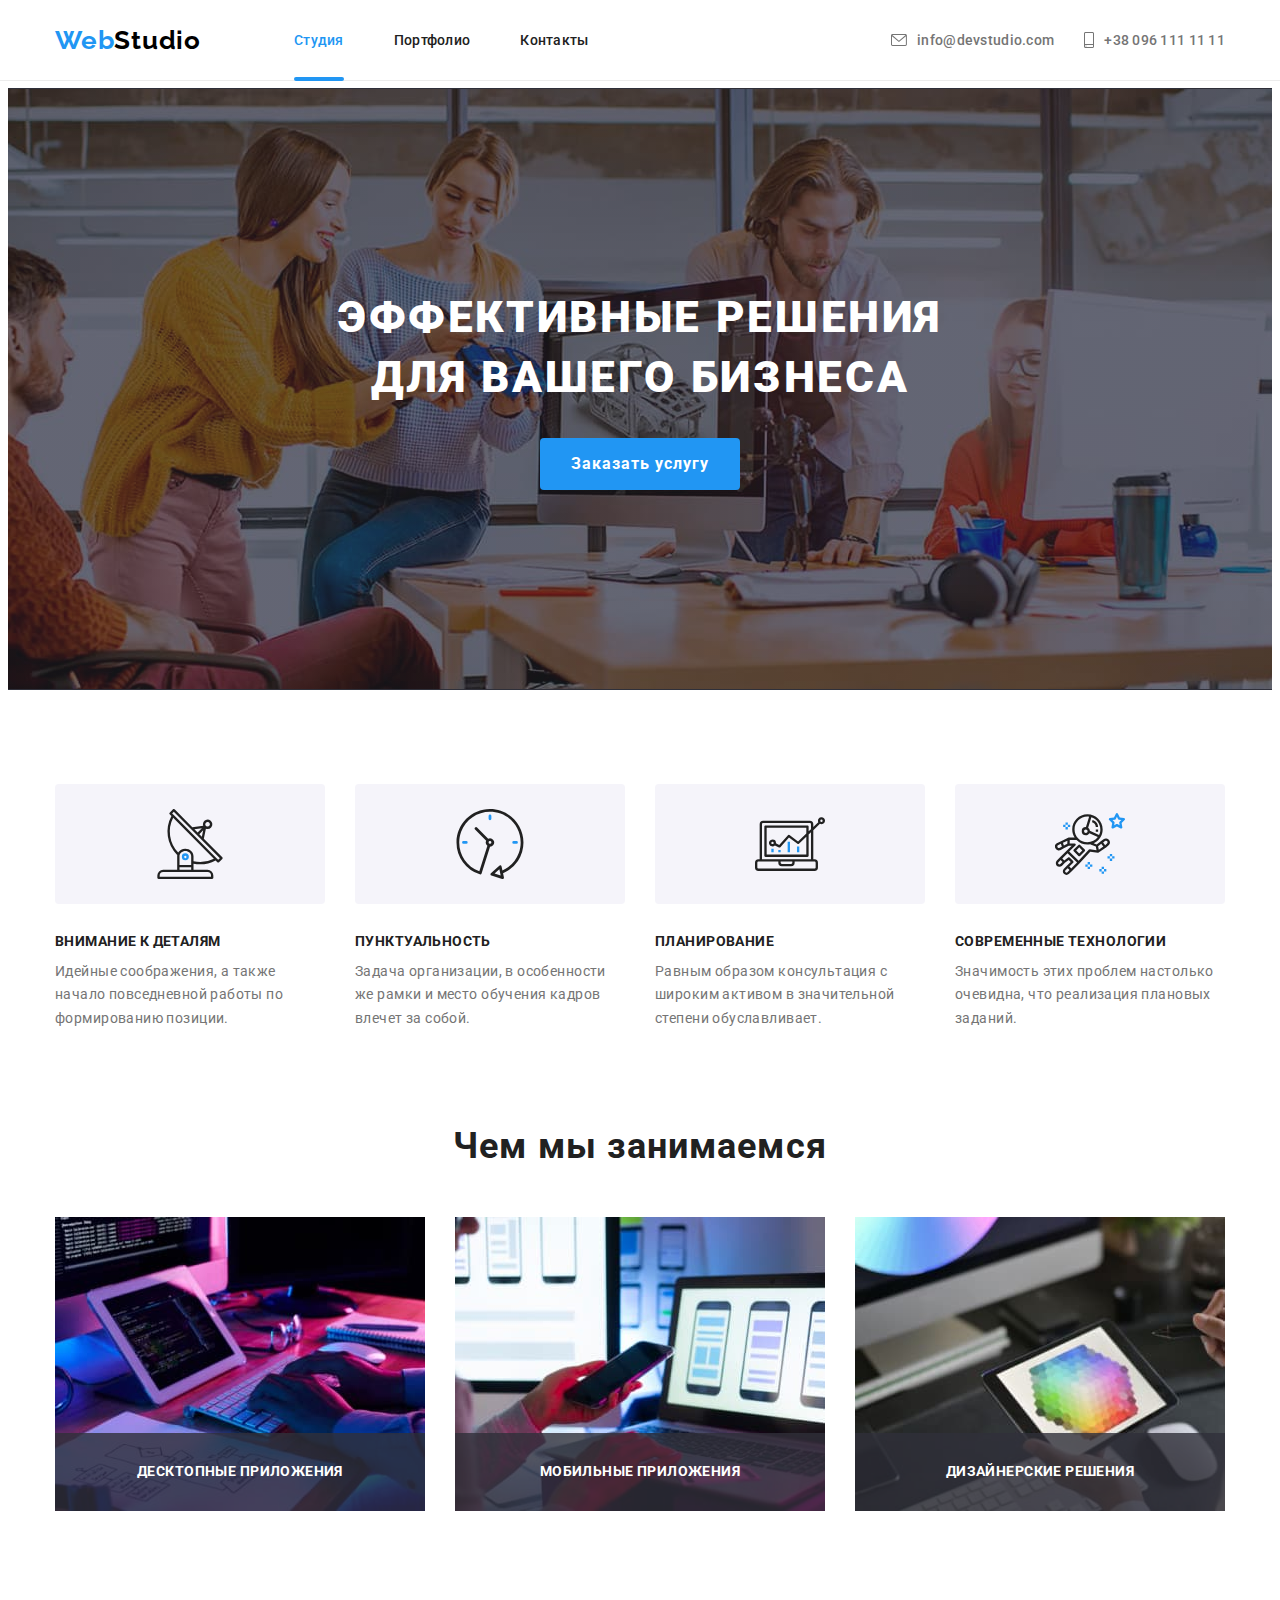
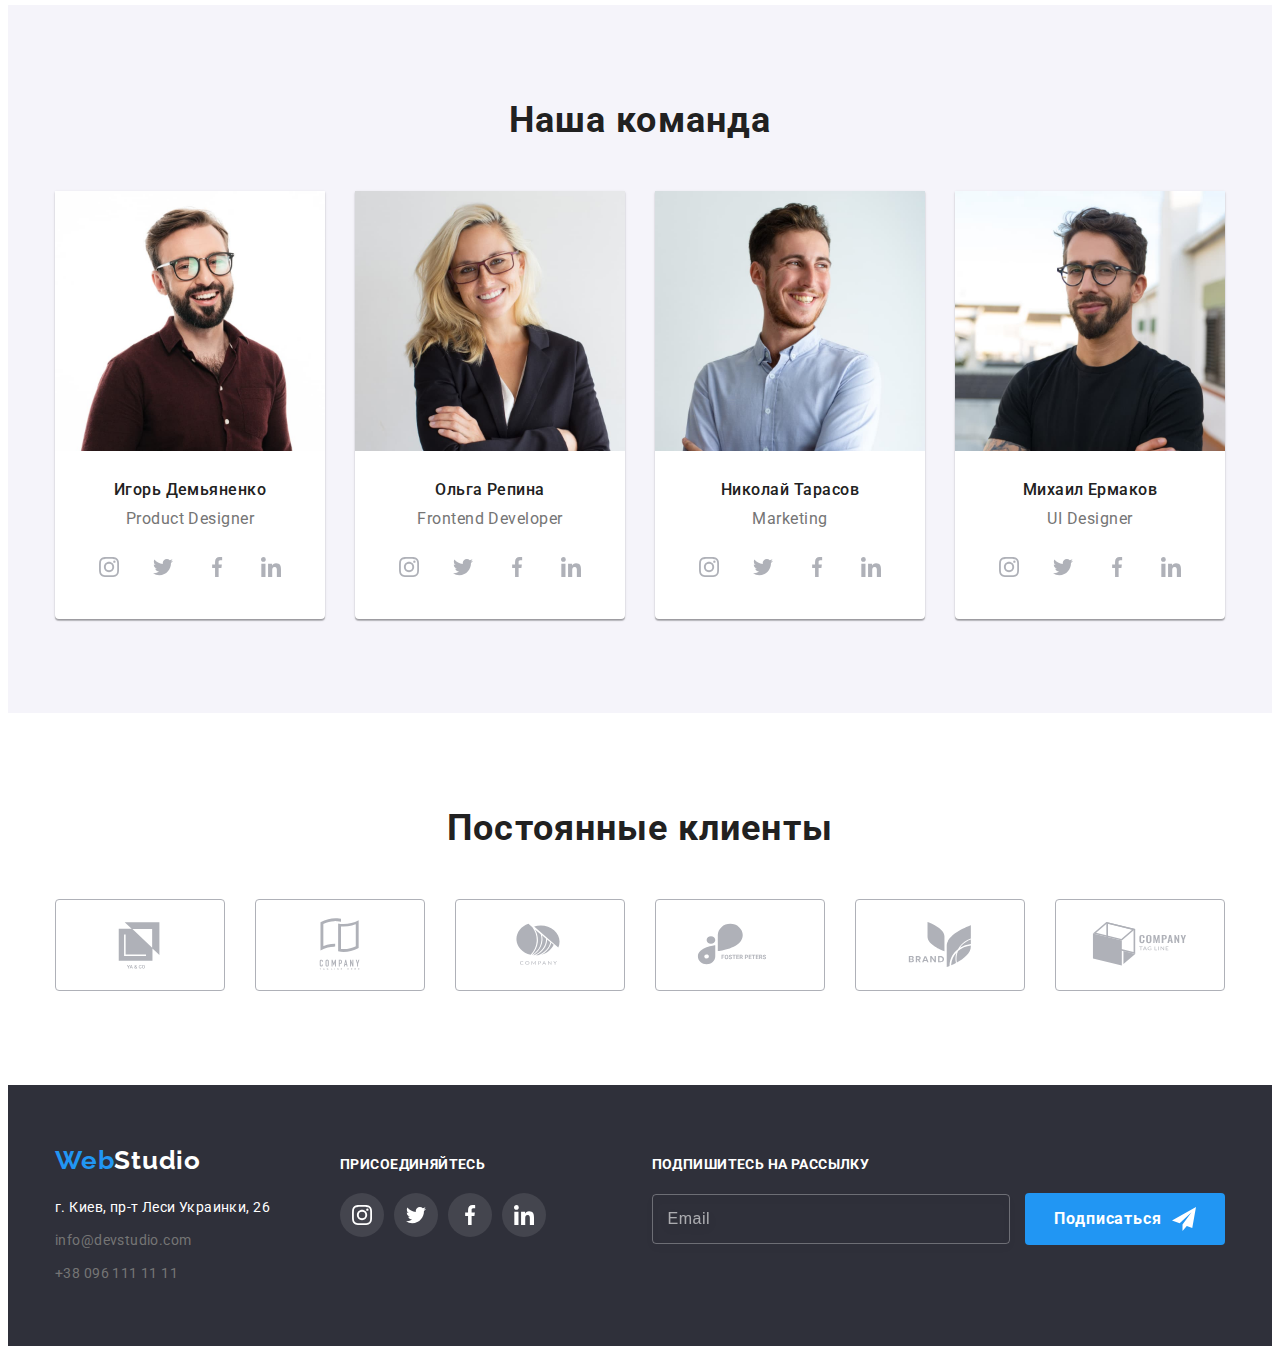
==== commit 7a1a05a3: "add classes to portfolio page and modal" ====
--- a/index.html
+++ b/index.html
@@ -76,7 +76,7 @@
             Эффективные решения <br />
             для вашего бизнеса
           </h1>
-          <button type="button" class="main-button" data-modal-open>
+          <button type="button" class="hero__button" data-modal-open>
             Заказать услугу
           </button>
         </div>
@@ -581,7 +581,7 @@
         </div>
       </section>
     </main>
-    <!--section footer-->
+    <!-- ------------------------FOOTER SECTION------------------------------ -->
     <footer class="footer">
       <div class="container">
         <div class="footer__container">
@@ -596,24 +596,26 @@
                   href="https://goo.gl/maps/kdyRsUSUZegwHqDn6"
                   target="_blank"
                   rel="noopener noreferrer"
-                  ><span class="address-city"
+                  ><span class="address--city"
                     >г. Киев, пр-т Леси Украинки, 26</span
                   ></a
                 >
               </li>
-              <li class="address__item connect">
-                <a class="link" href="mailto:info@devstudio.com"
+              <li class="address__item">
+                <a class="address--link" href="mailto:info@devstudio.com"
                   >info@devstudio.com</a
                 >
               </li>
-              <li class="address__item connect">
-                <a class="link" href="tel:+380961111111">+38 096 111 11 11</a>
+              <li class="address__item">
+                <a class="address--link" href="tel:+380961111111"
+                  >+38 096 111 11 11</a
+                >
               </li>
             </ul>
           </address>
         </div>
         <div class="footer__container">
-          <h3 class="footer-title">присоединяйтесь</h3>
+          <h3 class="footer__title">присоединяйтесь</h3>
           <ul class="social-card">
             <li class="social-card__item">
               <a
@@ -683,17 +685,17 @@
           </ul>
         </div>
         <div class="footer__container">
-          <h3 class="footer-title">Подпишитесь на рассылку</h3>
-          <form>
+          <h3 class="footer__title">Подпишитесь на рассылку</h3>
+          <form class="subscribe">
             <input
-              class="subscribe-input"
+              class="subscribe__input"
               type="email"
               name="email"
               placeholder="Email"
             />
-            <button type="submit" class="main-button subscribe-button">
+            <button type="submit" class="subscribe__button">
               Подписаться
-              <svg class="icon-button" width="24" height="24">
+              <svg class="subscribe--icon" width="24" height="24">
                 <use href="images/icons.svg#icon-send"></use>
               </svg>
             </button>
@@ -701,52 +703,57 @@
         </div>
       </div>
     </footer>
-    <!-- section modal-window -->
+    <!-- -----------------------MODAL WINDOW-------------------------------- -->
     <div class="backdrop is-hidden" data-modal>
       <div class="modal">
-        <button class="btn-modal" data-modal-close>
-          <svg class="icon-close" width="11" height="11" aria-label="Закрыть">
+        <button class="modal__btn" data-modal-close>
+          <svg
+            class="modal__btn--iconclose"
+            width="11"
+            height="11"
+            aria-label="Закрыть"
+          >
             <use href="./images/icons.svg#close"></use>
           </svg>
         </button>
-        <h2 class="form-title">Оставьте свои данные, мы вам перезвоним</h2>
+        <h2 class="modal__title">Оставьте свои данные, мы вам перезвоним</h2>
         <form class="form">
-          <div class="form-wrapper">
-            <div class="form-field">
-              <svg class="form-icon" width="18" height="18">
+          <div class="form__wrapper">
+            <div class="form__field">
+              <svg class="form__field--icon" width="18" height="18">
                 <use href="images/icons.svg#icon-person"></use>
               </svg>
               <label for="username">Имя</label>
               <input
-                class="form-input"
+                class="form__input"
                 type="text"
                 name="username"
                 id="username"
               />
             </div>
-            <div class="form-field">
-              <svg class="form-icon" width="18" height="18">
+            <div class="form__field">
+              <svg class="form__field--icon" width="18" height="18">
                 <use href="images/icons.svg#icon-phone"></use>
               </svg>
               <label for="tel">Телефон</label>
               <input
-                class="form-input"
+                class="form__input"
                 type="tel"
                 name="pnone_number"
                 id="tel"
               />
             </div>
-            <div class="form-field">
-              <svg class="form-icon" width="18" height="18">
+            <div class="form__field">
+              <svg class="form__field--icon" width="18" height="18">
                 <use href="images/icons.svg#icon-email"></use>
               </svg>
               <label for="email">Почта</label>
-              <input class="form-input" type="email" name="email" id="email" />
+              <input class="form__input" type="email" name="email" id="email" />
             </div>
-            <div class="form-field">
+            <div class="form__field">
               <label for="comment">Комментарий</label>
               <textarea
-                class="textarea"
+                class="form__textarea"
                 name="comment"
                 id="comment"
                 cols="30"
@@ -757,19 +764,19 @@
           </div>
           <label for="check" class="form-checkbox">
             <input
-              class="input-checkbox visually-hidden"
+              class="form-checkbox__input visually-hidden"
               type="checkbox"
               name="check"
               id="check"
             />
-            <svg class="form-icon-check" width="15" height="15">
+            <svg class="form-checkbox--icon" width="15" height="15">
               <use href="images/icons.svg#icon-check"></use></svg
             >Соглашаюсь с рассылкой и принимаю &nbsp;
-            <a class="form-link" href="#" rel="noopener noreferrer">
+            <a class="form-checkbox--link" href="#" rel="noopener noreferrer">
               Условия договора</a
             >
           </label>
-          <button type="submit" class="main-button">Отправить</button>
+          <button type="submit" class="form__button">Отправить</button>
         </form>
       </div>
     </div>
--- a/css/main.min.css
+++ b/css/main.min.css
@@ -1,2 +1,2 @@
-.visually-hidden{position:absolute;white-space:nowrap;width:1px;height:1px;overflow:hidden;border:0;padding:0;clip:rect(0 0 0 0);-webkit-clip-path:inset(50%);clip-path:inset(50%);margin:-1px}html{-webkit-box-sizing:border-box;box-sizing:border-box}*,*::after,*::before{-webkit-box-sizing:inherit;box-sizing:inherit}h1,h2,h3,h4,h5,h6,p{margin-top:0;margin-bottom:0}ul,ol{list-style:none;padding:0;margin:0}a{text-decoration:none;color:inherit}button{border:1px solid transparent;cursor:pointer}img{display:block;max-width:100%;height:auto}body{font-family:"Roboto", sans-serif;font-size:14px;line-height:1.71;letter-spacing:0.03em;color:#757575;padding-top:80px}.container{width:1200px;margin-left:auto;margin-right:auto;padding:0 15px}.logo{font-family:Raleway;font-weight:bold;font-size:26px;line-height:1.19;letter-spacing:0.03em;color:#2196f3;display:inline-block}.section{padding-top:94px;padding-bottom:94px}.section-title{font-weight:bold;font-size:36px;line-height:42px;text-align:center;letter-spacing:0.03em;color:#212121;margin-bottom:50px}.item{margin-top:30px;margin-left:30px}.card-set{display:-webkit-box;display:-ms-flexbox;display:flex;-ms-flex-wrap:wrap;flex-wrap:wrap;margin-top:-30px;margin-left:-30px}.main-button{background-color:#2196f3;font-family:inherit;font-weight:bold;font-size:16px;line-height:1.87;letter-spacing:0.06em;color:#fff;border-radius:4px;padding:10px 0;min-width:200px;min-height:50px;-webkit-box-pack:center;-ms-flex-pack:center;justify-content:center;-webkit-transition:background-color 250ms cubic-bezier(0.4, 0, 0.2, 1);transition:background-color 250ms cubic-bezier(0.4, 0, 0.2, 1)}.main-button:hover,.main-button:focus{background-color:#188ce8}.header{border-bottom:1px solid #ececec;position:fixed;width:100%;background-color:#fff;top:0;left:0;z-index:2}.header__container{display:-webkit-box;display:-ms-flexbox;display:flex;-webkit-box-align:center;-ms-flex-align:center;align-items:center}.header__nav-wrapper{display:-webkit-box;display:-ms-flexbox;display:flex;-webkit-box-align:center;-ms-flex-align:center;align-items:center;-webkit-box-pack:justify;-ms-flex-pack:justify;justify-content:space-between}.header__logo{margin-right:93px}.header--accent-top{color:#000}.header__nav{color:#212121;display:-webkit-box;display:-ms-flexbox;display:flex}.header__item:not(:last-child){margin-right:50px}.header__link{display:-webkit-box;display:-ms-flexbox;display:flex;font-weight:500;line-height:16px;letter-spacing:0.02em;padding:32px 0;position:relative;-webkit-transition:color 250ms cubic-bezier(0.4, 0, 0.2, 1);transition:color 250ms cubic-bezier(0.4, 0, 0.2, 1)}.header__link--align{-webkit-box-align:center;-ms-flex-align:center;align-items:center}.header__item .header__link--current::after{content:"";position:absolute;width:100%;height:4px;background-color:#2196f3;border-radius:2px;bottom:-1px;left:0;-webkit-transition:-webkit-transform 250ms cubic-bezier(0.4, 0, 0.2, 1);transition:-webkit-transform 250ms cubic-bezier(0.4, 0, 0.2, 1);transition:transform 250ms cubic-bezier(0.4, 0, 0.2, 1);transition:transform 250ms cubic-bezier(0.4, 0, 0.2, 1), -webkit-transform 250ms cubic-bezier(0.4, 0, 0.2, 1)}.header__connect>.header__item:nth-child(1){margin-right:30px}.header__connect{display:-webkit-box;display:-ms-flexbox;display:flex;-webkit-box-pack:justify;-ms-flex-pack:justify;justify-content:space-between;margin-left:auto}.header__connect-icon{margin-right:10px;fill:currentColor}.header__link:focus,.header__link:hover,.header__link--current{color:#2196f3}.hero{background-color:#2f303a;text-align:center}.hero__container{background-image:-webkit-gradient(linear, left top, left bottom, from(rgba(47,48,58,0.4)), to(rgba(47,48,58,0.4))),url(../images/hero-image.jpg);background-image:linear-gradient(rgba(47,48,58,0.4), rgba(47,48,58,0.4)),url(../images/hero-image.jpg);max-width:1600px;background-repeat:no-repeat;background-position:center;padding-top:200px;padding-bottom:200px;margin:0 auto}.hero__title{font-weight:900;font-size:44px;line-height:1.36;text-align:center;letter-spacing:0.06em;text-transform:uppercase;color:#fff;margin-bottom:30px}.services-section{background-color:#fff}.services-section__item{-ms-flex-preferred-size:calc(100% / 4 - 30px);flex-basis:calc(100% / 4 - 30px)}.services-section__item::before{content:"";display:block;margin-bottom:30px;background-color:#f5f4fa;height:120px;background-size:70px, 70px;background-repeat:no-repeat;background-position:center;border-radius:4px}.services-section__title{font-size:14px;line-height:1.14;letter-spacing:0.03em;text-transform:uppercase;color:#212121;margin-bottom:10px}.details-icon::before{background-image:url(../images/antenna.svg)}.punctual-icon::before{background-image:url(../images/clock.svg)}.plan-icon::before{background-image:url(../images/diagram.svg)}.technology-icon::before{background-image:url(../images/astronaut.svg)}.production-section{background-color:#fff;padding-top:0}.production-section__item{-ms-flex-preferred-size:calc(100% / 3 - 30px);flex-basis:calc(100% / 3 - 30px);position:relative}.production-section__title{position:absolute;bottom:0px;left:0px;width:100%;padding:27px 0px;color:#fff;text-transform:uppercase;font-weight:bold;background-color:rgba(47,48,58,0.8);display:-webkit-box;display:-ms-flexbox;display:flex;-webkit-box-align:center;-ms-flex-align:center;align-items:center;-webkit-box-pack:center;-ms-flex-pack:center;justify-content:center}.team{background-color:#f5f4fa}.team__item{background:#fff;-webkit-box-shadow:0px 1px 3px rgba(0,0,0,0.12),0px 1px 1px rgba(0,0,0,0.14),0px 2px 1px rgba(0,0,0,0.2);box-shadow:0px 1px 3px rgba(0,0,0,0.12),0px 1px 1px rgba(0,0,0,0.14),0px 2px 1px rgba(0,0,0,0.2);-ms-flex-preferred-size:calc(100% / 4 - var(--card-set-gap));flex-basis:calc(100% / 4 - var(--card-set-gap));border-radius:0px 0px 4px 4px}.team__post,.team__pre-title{font-size:16px;line-height:1.18;text-align:center;letter-spacing:0.03em;margin-bottom:16px}.team__pre-title{font-weight:500;color:#212121;margin-bottom:10px}.team__wrapper{padding:30px 32px}.social-card__item:not(:last-child){margin-right:10px}.social-card{display:-webkit-box;display:-ms-flexbox;display:flex;-webkit-box-align:center;-ms-flex-align:center;align-items:center}.social-card__link{display:-webkit-box;display:-ms-flexbox;display:flex;color:#afb1b8;width:44px;height:44px;border-radius:50%;-webkit-box-align:center;-ms-flex-align:center;align-items:center;-webkit-box-pack:center;-ms-flex-pack:center;justify-content:center;-webkit-transition:color 250ms cubic-bezier(0.4, 0, 0.2, 1),background-color 250ms cubic-bezier(0.4, 0, 0.2, 1);transition:color 250ms cubic-bezier(0.4, 0, 0.2, 1),background-color 250ms cubic-bezier(0.4, 0, 0.2, 1)}.social-card__link:hover,.social-card__link:focus{background-color:#2196f3;color:#fff}.social-card__icon{fill:currentColor}.clients{background-color:#fff}.clients__item{background-color:#fff;-ms-flex-preferred-size:calc(100% / 6 - 30px);flex-basis:calc(100% / 6 - 30px)}.clients__link{display:-webkit-box;display:-ms-flexbox;display:flex;-webkit-box-align:center;-ms-flex-align:center;align-items:center;-webkit-box-pack:center;-ms-flex-pack:center;justify-content:center;height:92px;border:1px solid #afb1b8;border-radius:4px;-webkit-transition:border 250ms cubic-bezier(0.4, 0, 0.2, 1),-webkit-transform 850ms cubic-bezier(0.4, 0, 0.2, 1);transition:border 250ms cubic-bezier(0.4, 0, 0.2, 1),-webkit-transform 850ms cubic-bezier(0.4, 0, 0.2, 1);transition:border 250ms cubic-bezier(0.4, 0, 0.2, 1),transform 850ms cubic-bezier(0.4, 0, 0.2, 1);transition:border 250ms cubic-bezier(0.4, 0, 0.2, 1),transform 850ms cubic-bezier(0.4, 0, 0.2, 1),-webkit-transform 850ms cubic-bezier(0.4, 0, 0.2, 1)}.clients__link:hover,.clients__link :focus{border:1px solid #2196f3;-webkit-transform:scale(1.3);transform:scale(1.3)}.clients__link:hover>.clients--icon,.clients__link :focus>.clients--icon{fill:#2196f3}.clients--icon{fill:#afb1b8;-webkit-transition:fill 250ms cubic-bezier(0.4, 0, 0.2, 1);transition:fill 250ms cubic-bezier(0.4, 0, 0.2, 1)}.footer{background-color:#2f303a;padding-top:60px;padding-bottom:60px}.footer__container:not(:last-child){margin-right:70px}.footer__container:last-child{margin-left:auto}.footer__logo{margin-right:0;margin-bottom:20px}.footer--accent{color:#fff}.address{font-style:normal;display:-webkit-box;display:-ms-flexbox;display:flex}.address__list{display:-webkit-box;display:-ms-flexbox;display:flex;-webkit-box-pack:center;-ms-flex-pack:center;justify-content:center;-webkit-box-orient:vertical;-webkit-box-direction:normal;-ms-flex-direction:column;flex-direction:column}.address__item:last-child{margin-bottom:0}.address-city{color:#fff}.connect .link:focus,.connect .link:hover{color:#b6b6b6;-webkit-transition:color 250ms cubic-bezier(0.4, 0, 0.2, 1);transition:color 250ms cubic-bezier(0.4, 0, 0.2, 1)}.address__item{margin-top:0;margin-bottom:9px}.footer>.container{display:-webkit-box;display:-ms-flexbox;display:flex;-webkit-box-align:baseline;-ms-flex-align:baseline;align-items:baseline}.footer-title{font-size:14px;line-height:1.14;text-transform:uppercase;color:#fff;margin-bottom:20px}.footer .social-card-link{color:#fff;background-color:rgba(255,255,255,0.1)}.footer .social-card-link:hover,.footer .social-card-link:focus{background-color:#2196f3;-webkit-transition:background-color 250ms cubic-bezier(0.4, 0, 0.2, 1);transition:background-color 250ms cubic-bezier(0.4, 0, 0.2, 1)}.icon-social{fill:currentColor}.subscribe-input{font-size:16px;color:#fff;min-width:358px;height:50px;padding:0 15px;margin-right:12px;border:1px solid rgba(255,255,255,0.3);-webkit-box-sizing:border-box;box-sizing:border-box;-webkit-filter:drop-shadow(0px 4px 4px rgba(0,0,0,0.15));filter:drop-shadow(0px 4px 4px rgba(0,0,0,0.15));outline:none;border-radius:4px;background-color:inherit;-webkit-transition:border-color 250ms cubic-bezier(0.4, 0, 0.2, 1);transition:border-color 250ms cubic-bezier(0.4, 0, 0.2, 1)}.subscribe-input:focus,.subscribe-input:hover{border-color:#2196f3}.subscribe-input::-webkit-input-placeholder{padding:0;font-size:16px;line-height:1.25;letter-spacing:0.03em;color:rgba(255,255,255,0.6)}.subscribe-input:-ms-input-placeholder{padding:0;font-size:16px;line-height:1.25;letter-spacing:0.03em;color:rgba(255,255,255,0.6)}.subscribe-input::-ms-input-placeholder{padding:0;font-size:16px;line-height:1.25;letter-spacing:0.03em;color:rgba(255,255,255,0.6)}.subscribe-input::placeholder{padding:0;font-size:16px;line-height:1.25;letter-spacing:0.03em;color:rgba(255,255,255,0.6)}.subscribe-button{display:-webkit-inline-box;display:-ms-inline-flexbox;display:inline-flex;-webkit-box-align:center;-ms-flex-align:center;align-items:center}.icon-button{margin-left:10px}.example-btn{font-weight:500;font-size:16px;font-family:inherit;line-height:1.62;text-align:center;letter-spacing:0.03em;color:var(--brand-color);cursor:pointer;padding:6px 22px;border-radius:4px;background-color:var(--button-color);-webkit-transition:color var(--transition-cubic),background-color var(--transition-cubic),-webkit-box-shadow var(--transition-cubic);transition:color var(--transition-cubic),background-color var(--transition-cubic),-webkit-box-shadow var(--transition-cubic);transition:color var(--transition-cubic),background-color var(--transition-cubic),box-shadow var(--transition-cubic);transition:color var(--transition-cubic),background-color var(--transition-cubic),box-shadow var(--transition-cubic),-webkit-box-shadow var(--transition-cubic)}.example-item{margin-right:8px}.example-item:last-child{margin-right:0}.example-btn:hover,.example-btn:focus,.active{color:var(--primary-color);background-color:var(--accent-color);-webkit-box-shadow:0px 3px 1px rgba(0,0,0,0.1),0px 1px 2px rgba(0,0,0,0.08),0px 2px 2px rgba(0,0,0,0.12);box-shadow:0px 3px 1px rgba(0,0,0,0.1),0px 1px 2px rgba(0,0,0,0.08),0px 2px 2px rgba(0,0,0,0.12)}.btn-list{display:-webkit-box;display:-ms-flexbox;display:flex;-webkit-box-pack:center;-ms-flex-pack:center;justify-content:center;margin-bottom:50px}.pf-item{-ms-flex-preferred-size:calc(100% / 3 - var(--card-set-gap));flex-basis:calc(100% / 3 - var(--card-set-gap))}.pf-link{display:-webkit-box;display:-ms-flexbox;display:flex;-webkit-box-orient:vertical;-webkit-box-direction:normal;-ms-flex-direction:column;flex-direction:column}.thumb{position:relative;overflow:hidden}.overlay-box{background-color:rgba(33,150,243,0.9);position:absolute;-webkit-transform:translateY(100%);transform:translateY(100%);-webkit-transition:-webkit-transform var(--transition-cubic);transition:-webkit-transform var(--transition-cubic);transition:transform var(--transition-cubic);transition:transform var(--transition-cubic), -webkit-transform var(--transition-cubic);display:-webkit-box;display:-ms-flexbox;display:flex;-ms-flex-line-pack:center;align-content:center;top:0;left:0}.overlay-info{width:100%;height:294px;padding:63px 24px;color:var(--primary-color);text-align:left;font-size:18px;line-height:1.56;letter-spacing:0.03em}.pf-link:hover .overlay-box,.pf-link:focus .overlay-box{-webkit-transform:translateY(0);transform:translateY(0)}.pf-link:hover,.pf-link:focus{-webkit-box-shadow:0px 1px 1px rgba(0,0,0,0.12),0px 4px 4px rgba(0,0,0,0.06),1px 4px 6px rgba(0,0,0,0.16);box-shadow:0px 1px 1px rgba(0,0,0,0.12),0px 4px 4px rgba(0,0,0,0.06),1px 4px 6px rgba(0,0,0,0.16)}.pf-title{font-size:18px;line-height:2;letter-spacing:0.06em;color:var(--brand-color);margin-bottom:4px}.pf-pre-title{font-size:16px;line-height:1.87;letter-spacing:0.03em}.pf-wrapper{padding:20px 24px;border:1px solid var(--border-cardscolor)}.backdrop{position:fixed;top:0;left:0;z-index:3;width:100%;height:100%;background-color:rgba(0,0,0,0.2);-webkit-transition:opacity var(--transition-cubic),visibility var(--transition-cubic);transition:opacity var(--transition-cubic),visibility var(--transition-cubic)}.backdrop.is-hidden .modal{opacity:0;visibility:visible;-webkit-transform:translate(-50%, -50%) scale(2) rotate(120deg);transform:translate(-50%, -50%) scale(2) rotate(120deg)}.backdrop.is-hidden{opacity:0;visibility:hidden;pointer-events:none}.modal{position:absolute;top:50%;left:50%;padding:40px;min-width:528px;min-height:581px;background-color:var(--primary-color);-webkit-box-shadow:0px 1px 3px rgba(0,0,0,0.12),0px 1px 1px rgba(0,0,0,0.14),0px 2px 1px rgba(0,0,0,0.2);box-shadow:0px 1px 3px rgba(0,0,0,0.12),0px 1px 1px rgba(0,0,0,0.14),0px 2px 1px rgba(0,0,0,0.2);border-radius:4px;-webkit-transform:translate(-50%, -50%) scale(1);transform:translate(-50%, -50%) scale(1);-webkit-transition:opacity var(--transition-cubic),visibility var(--transition-cubic),-webkit-transform var(--transition-cubic);transition:opacity var(--transition-cubic),visibility var(--transition-cubic),-webkit-transform var(--transition-cubic);transition:transform var(--transition-cubic),opacity var(--transition-cubic),visibility var(--transition-cubic);transition:transform var(--transition-cubic),opacity var(--transition-cubic),visibility var(--transition-cubic),-webkit-transform var(--transition-cubic)}.btn-modal{position:absolute;right:8px;top:8px;display:-webkit-box;display:-ms-flexbox;display:flex;padding:6px;cursor:pointer;background-color:var(--primary-color);border-radius:50%;border:1px solid rgba(0,0,0,0.1);-webkit-transition:background-color var(--transition-cubic),color var(--transition-cubic),border var(--transition-cubic),-webkit-transform var(--transition-cubic);transition:background-color var(--transition-cubic),color var(--transition-cubic),border var(--transition-cubic),-webkit-transform var(--transition-cubic);transition:transform var(--transition-cubic),background-color var(--transition-cubic),color var(--transition-cubic),border var(--transition-cubic);transition:transform var(--transition-cubic),background-color var(--transition-cubic),color var(--transition-cubic),border var(--transition-cubic),-webkit-transform var(--transition-cubic)}.btn-modal:hover,.btn-modal:focus{background-color:var(--accent-color);color:var(--primary-color);border:black;-webkit-transform:rotate(270deg);transform:rotate(270deg)}.icon-close{display:inline-block;fill:currentColor}.form-wrapper{margin-bottom:20px}.form-title{font-size:20px;line-height:1.15;text-align:center;letter-spacing:0.03em;color:var(--brand-color);margin-bottom:12px}.form-field{display:-webkit-box;display:-ms-flexbox;display:flex;-webkit-box-orient:vertical;-webkit-box-direction:normal;-ms-flex-direction:column;flex-direction:column;position:relative}.form-field:not(:last-child){margin-bottom:10px}.form-input{border:1px solid rgba(33,33,33,0.2);border-radius:4px;width:100%;height:40px;padding:0 42px;outline:none;-webkit-transition:border-color var(--transition-cubic);transition:border-color var(--transition-cubic);display:-webkit-box;display:-ms-flexbox;display:flex}.form-icon{position:absolute;top:50%;left:12px;display:inline-block;-webkit-transition:fill var(--transition-cubic);transition:fill var(--transition-cubic)}.form-input:focus,.textarea:focus,.form-input:hover,.textarea:hover{border-color:var(--accent-color);-webkit-box-shadow:0 0 10px rgba(98,148,206,0.5);box-shadow:0 0 10px rgba(98,148,206,0.5)}.form-field:focus-within>.form-icon,.form-field:hover>.form-icon{fill:var(--accent-color)}.form-field label{font-size:12px;line-height:1.16;letter-spacing:0.01em;margin-bottom:4px}.textarea{resize:none;outline:none;border:1px solid rgba(33,33,33,0.2);border-radius:4px;width:100%;height:120px;padding:12px 16px;-webkit-transition:border-color var(--transition-cubic);transition:border-color var(--transition-cubic)}.textarea::-webkit-input-placeholder{font-size:12px;line-height:1.16;letter-spacing:0.01em;color:rgba(117,117,117,0.5)}.textarea:-ms-input-placeholder{font-size:12px;line-height:1.16;letter-spacing:0.01em;color:rgba(117,117,117,0.5)}.textarea::-ms-input-placeholder{font-size:12px;line-height:1.16;letter-spacing:0.01em;color:rgba(117,117,117,0.5)}.textarea::placeholder{font-size:12px;line-height:1.16;letter-spacing:0.01em;color:rgba(117,117,117,0.5)}.form-link{color:var(--accent-color)}.form-checkbox{display:-webkit-box;display:-ms-flexbox;display:flex;-webkit-box-align:center;-ms-flex-align:center;align-items:center;-webkit-box-pack:center;-ms-flex-pack:center;justify-content:center;margin-bottom:30px}.form .main-button{display:-webkit-box;display:-ms-flexbox;display:flex;margin-left:auto;margin-right:auto}.form-icon-check{margin-right:7px;border:2px solid #212121;border-radius:2px;fill:none;-webkit-transition:border var(--transition-cubic),background-color var(--transition-cubic),fill var(--transition-cubic);transition:border var(--transition-cubic),background-color var(--transition-cubic),fill var(--transition-cubic)}.input-checkbox:checked+.form-icon-check{border:transparent;background-color:var(--accent-color);fill:var(--primary-color)}.input-checkbox:focus+.form-icon-check,.input-checkbox:hover+.form-icon-check{border:2px solid var(--accent-color)}
+.hero__button,.subscribe__button,.form__button{background-color:#2196f3;font-family:inherit;font-weight:bold;font-size:16px;line-height:1.87;letter-spacing:0.06em;color:#fff;border-radius:4px;padding:10px 0;min-width:200px;min-height:50px;-webkit-box-pack:center;-ms-flex-pack:center;justify-content:center;-webkit-transition:background-color 250ms cubic-bezier(0.4, 0, 0.2, 1);transition:background-color 250ms cubic-bezier(0.4, 0, 0.2, 1)}.hero__button:hover,.subscribe__button:hover,.form__button:hover,.hero__button:focus,.subscribe__button:focus,.form__button:focus{background-color:#188ce8}.visually-hidden{position:absolute;white-space:nowrap;width:1px;height:1px;overflow:hidden;border:0;padding:0;clip:rect(0 0 0 0);-webkit-clip-path:inset(50%);clip-path:inset(50%);margin:-1px}html{-webkit-box-sizing:border-box;box-sizing:border-box}*,*::after,*::before{-webkit-box-sizing:inherit;box-sizing:inherit}h1,h2,h3,h4,h5,h6,p{margin-top:0;margin-bottom:0}ul,ol{list-style:none;padding:0;margin:0}a{text-decoration:none;color:inherit}button{border:1px solid transparent;cursor:pointer}img{display:block;max-width:100%;height:auto}body{font-family:"Roboto", sans-serif;font-size:14px;line-height:1.71;letter-spacing:0.03em;color:#757575;padding-top:80px}.container{width:1200px;margin-left:auto;margin-right:auto;padding:0 15px}.logo{font-family:Raleway;font-weight:bold;font-size:26px;line-height:1.19;letter-spacing:0.03em;color:#2196f3;display:inline-block}.section{padding-top:94px;padding-bottom:94px}.section-title{font-weight:bold;font-size:36px;line-height:42px;text-align:center;letter-spacing:0.03em;color:#212121;margin-bottom:50px}.item{margin-top:30px;margin-left:30px}.card-set{display:-webkit-box;display:-ms-flexbox;display:flex;-ms-flex-wrap:wrap;flex-wrap:wrap;margin-top:-30px;margin-left:-30px}.header{border-bottom:1px solid #ececec;position:fixed;width:100%;background-color:#fff;top:0;left:0;z-index:2}.header__container{display:-webkit-box;display:-ms-flexbox;display:flex;-webkit-box-align:center;-ms-flex-align:center;align-items:center}.header__nav-wrapper{display:-webkit-box;display:-ms-flexbox;display:flex;-webkit-box-align:center;-ms-flex-align:center;align-items:center;-webkit-box-pack:justify;-ms-flex-pack:justify;justify-content:space-between}.header__logo{margin-right:93px}.header--accent-top{color:#000}.header__nav{color:#212121;display:-webkit-box;display:-ms-flexbox;display:flex}.header__item:not(:last-child){margin-right:50px}.header__link{display:-webkit-box;display:-ms-flexbox;display:flex;font-weight:500;line-height:16px;letter-spacing:0.02em;padding:32px 0;position:relative;-webkit-transition:color 250ms cubic-bezier(0.4, 0, 0.2, 1);transition:color 250ms cubic-bezier(0.4, 0, 0.2, 1)}.header__link:focus,.header__link:hover,.header__link--current{color:#2196f3}.header__link--align{-webkit-box-align:center;-ms-flex-align:center;align-items:center}.header__item .header__link--current::after{content:"";position:absolute;width:100%;height:4px;background-color:#2196f3;border-radius:2px;bottom:-1px;left:0;-webkit-transition:-webkit-transform 250ms cubic-bezier(0.4, 0, 0.2, 1);transition:-webkit-transform 250ms cubic-bezier(0.4, 0, 0.2, 1);transition:transform 250ms cubic-bezier(0.4, 0, 0.2, 1);transition:transform 250ms cubic-bezier(0.4, 0, 0.2, 1), -webkit-transform 250ms cubic-bezier(0.4, 0, 0.2, 1)}.header__connect{display:-webkit-box;display:-ms-flexbox;display:flex;-webkit-box-pack:justify;-ms-flex-pack:justify;justify-content:space-between;margin-left:auto}.header__connect-icon{margin-right:10px;fill:currentColor}.header__connect>.header__item:nth-child(1){margin-right:30px}.hero{background-color:#2f303a;text-align:center}.hero__container{background-image:-webkit-gradient(linear, left top, left bottom, from(rgba(47,48,58,0.4)), to(rgba(47,48,58,0.4))),url(../images/hero-image.jpg);background-image:linear-gradient(rgba(47,48,58,0.4), rgba(47,48,58,0.4)),url(../images/hero-image.jpg);max-width:1600px;background-repeat:no-repeat;background-position:center;padding-top:200px;padding-bottom:200px;margin:0 auto}.hero__title{font-weight:900;font-size:44px;line-height:1.36;text-align:center;letter-spacing:0.06em;text-transform:uppercase;color:#fff;margin-bottom:30px}.services-section{background-color:#fff}.services-section__item{-ms-flex-preferred-size:calc(100% / 4 - 30px);flex-basis:calc(100% / 4 - 30px)}.services-section__item::before{content:"";display:block;margin-bottom:30px;background-color:#f5f4fa;height:120px;background-size:70px, 70px;background-repeat:no-repeat;background-position:center;border-radius:4px}.services-section__title{font-size:14px;line-height:1.14;letter-spacing:0.03em;text-transform:uppercase;color:#212121;margin-bottom:10px}.details-icon::before{background-image:url(../images/antenna.svg)}.punctual-icon::before{background-image:url(../images/clock.svg)}.plan-icon::before{background-image:url(../images/diagram.svg)}.technology-icon::before{background-image:url(../images/astronaut.svg)}.production-section{background-color:#fff;padding-top:0}.production-section__item{-ms-flex-preferred-size:calc(100% / 3 - 30px);flex-basis:calc(100% / 3 - 30px);position:relative}.production-section__title{position:absolute;bottom:0px;left:0px;width:100%;padding:27px 0px;color:#fff;text-transform:uppercase;font-weight:bold;background-color:rgba(47,48,58,0.8);display:-webkit-box;display:-ms-flexbox;display:flex;-webkit-box-align:center;-ms-flex-align:center;align-items:center;-webkit-box-pack:center;-ms-flex-pack:center;justify-content:center}.team{background-color:#f5f4fa}.team__item{background:#fff;-webkit-box-shadow:0px 1px 3px rgba(0,0,0,0.12),0px 1px 1px rgba(0,0,0,0.14),0px 2px 1px rgba(0,0,0,0.2);box-shadow:0px 1px 3px rgba(0,0,0,0.12),0px 1px 1px rgba(0,0,0,0.14),0px 2px 1px rgba(0,0,0,0.2);-ms-flex-preferred-size:calc(100% / 4 - var(--card-set-gap));flex-basis:calc(100% / 4 - var(--card-set-gap));border-radius:0px 0px 4px 4px}.team__post,.team__pre-title{font-size:16px;line-height:1.18;text-align:center;letter-spacing:0.03em;margin-bottom:16px}.team__pre-title{font-weight:500;color:#212121;margin-bottom:10px}.team__wrapper{padding:30px 32px}.social-card{display:-webkit-box;display:-ms-flexbox;display:flex;-webkit-box-align:center;-ms-flex-align:center;align-items:center}.social-card__item:not(:last-child){margin-right:10px}.social-card__link{display:-webkit-box;display:-ms-flexbox;display:flex;color:#afb1b8;width:44px;height:44px;border-radius:50%;-webkit-box-align:center;-ms-flex-align:center;align-items:center;-webkit-box-pack:center;-ms-flex-pack:center;justify-content:center;-webkit-transition:color 250ms cubic-bezier(0.4, 0, 0.2, 1),background-color 250ms cubic-bezier(0.4, 0, 0.2, 1);transition:color 250ms cubic-bezier(0.4, 0, 0.2, 1),background-color 250ms cubic-bezier(0.4, 0, 0.2, 1)}.social-card__link:hover,.social-card__link:focus{background-color:#2196f3;color:#fff}.social-card__link .icon{fill:currentColor}.clients{background-color:#fff}.clients__item{background-color:#fff;-ms-flex-preferred-size:calc(100% / 6 - 30px);flex-basis:calc(100% / 6 - 30px)}.clients__link{display:-webkit-box;display:-ms-flexbox;display:flex;-webkit-box-align:center;-ms-flex-align:center;align-items:center;-webkit-box-pack:center;-ms-flex-pack:center;justify-content:center;height:92px;border:1px solid #afb1b8;border-radius:4px;-webkit-transition:border 250ms cubic-bezier(0.4, 0, 0.2, 1),-webkit-transform 850ms cubic-bezier(0.4, 0, 0.2, 1);transition:border 250ms cubic-bezier(0.4, 0, 0.2, 1),-webkit-transform 850ms cubic-bezier(0.4, 0, 0.2, 1);transition:border 250ms cubic-bezier(0.4, 0, 0.2, 1),transform 850ms cubic-bezier(0.4, 0, 0.2, 1);transition:border 250ms cubic-bezier(0.4, 0, 0.2, 1),transform 850ms cubic-bezier(0.4, 0, 0.2, 1),-webkit-transform 850ms cubic-bezier(0.4, 0, 0.2, 1)}.clients__link:hover,.clients__link :focus{border:1px solid #2196f3;-webkit-transform:scale(1.3);transform:scale(1.3)}.clients__link:hover>.clients--icon,.clients__link :focus>.clients--icon{fill:#2196f3}.clients--icon{fill:#afb1b8;-webkit-transition:fill 250ms cubic-bezier(0.4, 0, 0.2, 1);transition:fill 250ms cubic-bezier(0.4, 0, 0.2, 1)}.footer{background-color:#2f303a;padding-top:60px;padding-bottom:60px}.footer__logo{margin-right:0;margin-bottom:20px}.footer--accent{color:#fff}.footer__title{font-size:14px;line-height:1.14;text-transform:uppercase;color:#fff;margin-bottom:20px}.footer>.container{display:-webkit-box;display:-ms-flexbox;display:flex;-webkit-box-align:baseline;-ms-flex-align:baseline;align-items:baseline}.footer__container:not(:last-child){margin-right:70px}.footer__container:last-child{margin-left:auto}.address{font-style:normal}.address__list{display:-webkit-box;display:-ms-flexbox;display:flex;-webkit-box-pack:center;-ms-flex-pack:center;justify-content:center;-webkit-box-orient:vertical;-webkit-box-direction:normal;-ms-flex-direction:column;flex-direction:column}.address__item{margin-top:0;margin-bottom:9px}.address--city{color:#fff}.address--link:focus{color:#b6b6b6;-webkit-transition:color 250ms cubic-bezier(0.4, 0, 0.2, 1);transition:color 250ms cubic-bezier(0.4, 0, 0.2, 1)}.address--link:hover{color:#b6b6b6;-webkit-transition:color 250ms cubic-bezier(0.4, 0, 0.2, 1);transition:color 250ms cubic-bezier(0.4, 0, 0.2, 1)}.address__item:last-child{margin-bottom:0}.footer .social-card__link{color:#fff;background-color:rgba(255,255,255,0.1)}.footer .social-card__link:hover,.footer .social-card__link:focus{background-color:#2196f3;-webkit-transition:background-color 250ms cubic-bezier(0.4, 0, 0.2, 1);transition:background-color 250ms cubic-bezier(0.4, 0, 0.2, 1)}.social-card__icon{fill:currentColor}.subscribe__input{font-size:16px;color:#fff;min-width:358px;height:50px;padding:0 15px;margin-right:12px;border:1px solid rgba(255,255,255,0.3);-webkit-box-sizing:border-box;box-sizing:border-box;-webkit-filter:drop-shadow(0px 4px 4px rgba(0,0,0,0.15));filter:drop-shadow(0px 4px 4px rgba(0,0,0,0.15));outline:none;border-radius:4px;background-color:inherit;-webkit-transition:border-color 250ms cubic-bezier(0.4, 0, 0.2, 1);transition:border-color 250ms cubic-bezier(0.4, 0, 0.2, 1)}.subscribe__input:focus,.subscribe__input:hover{border-color:#2196f3}.subscribe__input::-webkit-input-placeholder{padding:0;font-size:16px;line-height:1.25;letter-spacing:0.03em;color:rgba(255,255,255,0.6)}.subscribe__input:-ms-input-placeholder{padding:0;font-size:16px;line-height:1.25;letter-spacing:0.03em;color:rgba(255,255,255,0.6)}.subscribe__input::-ms-input-placeholder{padding:0;font-size:16px;line-height:1.25;letter-spacing:0.03em;color:rgba(255,255,255,0.6)}.subscribe__input::placeholder{padding:0;font-size:16px;line-height:1.25;letter-spacing:0.03em;color:rgba(255,255,255,0.6)}.subscribe__button{display:-webkit-inline-box;display:-ms-inline-flexbox;display:inline-flex;-webkit-box-align:center;-ms-flex-align:center;align-items:center}.subscribe--icon{margin-left:10px}.btn-list{display:-webkit-box;display:-ms-flexbox;display:flex;-webkit-box-align:center;-ms-flex-align:center;align-items:center;-webkit-box-pack:center;-ms-flex-pack:center;justify-content:center;margin-bottom:50px}.btn-list__item:not(:last-child){margin-right:8px}.btn-list__link{font-weight:500;font-size:16px;font-family:inherit;line-height:1.62;text-align:center;letter-spacing:0.03em;color:#212121;padding:6px 22px;border-radius:4px;background-color:#e5e5e5;-webkit-transition:color 250ms cubic-bezier(0.4, 0, 0.2, 1),background-color 250ms cubic-bezier(0.4, 0, 0.2, 1),-webkit-box-shadow 250ms cubic-bezier(0.4, 0, 0.2, 1);transition:color 250ms cubic-bezier(0.4, 0, 0.2, 1),background-color 250ms cubic-bezier(0.4, 0, 0.2, 1),-webkit-box-shadow 250ms cubic-bezier(0.4, 0, 0.2, 1);transition:color 250ms cubic-bezier(0.4, 0, 0.2, 1),background-color 250ms cubic-bezier(0.4, 0, 0.2, 1),box-shadow 250ms cubic-bezier(0.4, 0, 0.2, 1);transition:color 250ms cubic-bezier(0.4, 0, 0.2, 1),background-color 250ms cubic-bezier(0.4, 0, 0.2, 1),box-shadow 250ms cubic-bezier(0.4, 0, 0.2, 1),-webkit-box-shadow 250ms cubic-bezier(0.4, 0, 0.2, 1)}.btn-list__link:hover,.btn-list__link:focus,.btn-list__link.active{color:#fff;background-color:#2196f3;-webkit-box-shadow:0px 3px 1px rgba(0,0,0,0.1),0px 1px 2px rgba(0,0,0,0.08),0px 2px 2px rgba(0,0,0,0.12);box-shadow:0px 3px 1px rgba(0,0,0,0.1),0px 1px 2px rgba(0,0,0,0.08),0px 2px 2px rgba(0,0,0,0.12)}.pf-card{-ms-flex-preferred-size:calc(100% / 3 - 30px);flex-basis:calc(100% / 3 - 30px)}.pf-card__link{display:-webkit-box;display:-ms-flexbox;display:flex;-webkit-box-orient:vertical;-webkit-box-direction:normal;-ms-flex-direction:column;flex-direction:column}.pf-card__link:hover,.pf-card__link:focus{-webkit-box-shadow:0px 1px 1px rgba(0,0,0,0.12),0px 4px 4px rgba(0,0,0,0.06),1px 4px 6px rgba(0,0,0,0.16);box-shadow:0px 1px 1px rgba(0,0,0,0.12),0px 4px 4px rgba(0,0,0,0.06),1px 4px 6px rgba(0,0,0,0.16)}.pf-card__link:hover .pf-card__overlay,.pf-card__link:focus .pf-card__overlay{-webkit-transform:translateY(0);transform:translateY(0)}.pf-card__thumb{position:relative;overflow:hidden}.pf-card__overlay{background-color:rgba(33,150,243,0.9);position:absolute;-webkit-transform:translateY(100%);transform:translateY(100%);-webkit-transition:-webkit-transform 250ms cubic-bezier(0.4, 0, 0.2, 1);transition:-webkit-transform 250ms cubic-bezier(0.4, 0, 0.2, 1);transition:transform 250ms cubic-bezier(0.4, 0, 0.2, 1);transition:transform 250ms cubic-bezier(0.4, 0, 0.2, 1), -webkit-transform 250ms cubic-bezier(0.4, 0, 0.2, 1);display:-webkit-box;display:-ms-flexbox;display:flex;-ms-flex-line-pack:center;align-content:center;top:0;left:0}.pf-card__info{width:100%;height:294px;padding:63px 24px;color:#fff;text-align:left;font-size:18px;line-height:1.56;letter-spacing:0.03em}.pf-card__wrapper{padding:20px 24px;border:1px solid #eee}.pf-card__title{font-size:18px;line-height:2;letter-spacing:0.06em;color:#212121;margin-bottom:4px}.pf-card__pretitle{font-size:16px;line-height:1.87;letter-spacing:0.03em}.backdrop{position:fixed;top:0;left:0;z-index:3;width:100%;height:100%;background-color:rgba(0,0,0,0.2);-webkit-transition:opacity 250ms cubic-bezier(0.4, 0, 0.2, 1),visibility 250ms cubic-bezier(0.4, 0, 0.2, 1);transition:opacity 250ms cubic-bezier(0.4, 0, 0.2, 1),visibility 250ms cubic-bezier(0.4, 0, 0.2, 1)}.backdrop.is-hidden{opacity:0;visibility:hidden;pointer-events:none}.backdrop.is-hidden .modal{opacity:0;visibility:visible;-webkit-transform:translate(-50%, -50%) scale(2) rotate(120deg);transform:translate(-50%, -50%) scale(2) rotate(120deg)}.modal{position:absolute;top:50%;left:50%;padding:40px;min-width:528px;min-height:581px;background-color:#fff;-webkit-box-shadow:0px 1px 3px rgba(0,0,0,0.12),0px 1px 1px rgba(0,0,0,0.14),0px 2px 1px rgba(0,0,0,0.2);box-shadow:0px 1px 3px rgba(0,0,0,0.12),0px 1px 1px rgba(0,0,0,0.14),0px 2px 1px rgba(0,0,0,0.2);border-radius:4px;-webkit-transform:translate(-50%, -50%) scale(1);transform:translate(-50%, -50%) scale(1);-webkit-transition:opacity 250ms cubic-bezier(0.4, 0, 0.2, 1),visibility 250ms cubic-bezier(0.4, 0, 0.2, 1),-webkit-transform 250ms cubic-bezier(0.4, 0, 0.2, 1);transition:opacity 250ms cubic-bezier(0.4, 0, 0.2, 1),visibility 250ms cubic-bezier(0.4, 0, 0.2, 1),-webkit-transform 250ms cubic-bezier(0.4, 0, 0.2, 1);transition:transform 250ms cubic-bezier(0.4, 0, 0.2, 1),opacity 250ms cubic-bezier(0.4, 0, 0.2, 1),visibility 250ms cubic-bezier(0.4, 0, 0.2, 1);transition:transform 250ms cubic-bezier(0.4, 0, 0.2, 1),opacity 250ms cubic-bezier(0.4, 0, 0.2, 1),visibility 250ms cubic-bezier(0.4, 0, 0.2, 1),-webkit-transform 250ms cubic-bezier(0.4, 0, 0.2, 1)}.modal__title{font-size:20px;line-height:1.15;text-align:center;letter-spacing:0.03em;color:#212121;margin-bottom:12px}.modal__btn{position:absolute;right:8px;top:8px;display:-webkit-box;display:-ms-flexbox;display:flex;padding:6px;background-color:#fff;border-radius:50%;border:1px solid rgba(0,0,0,0.1);-webkit-transition:background-color 250ms cubic-bezier(0.4, 0, 0.2, 1),color 250ms cubic-bezier(0.4, 0, 0.2, 1),border 250ms cubic-bezier(0.4, 0, 0.2, 1),-webkit-transform 250ms cubic-bezier(0.4, 0, 0.2, 1);transition:background-color 250ms cubic-bezier(0.4, 0, 0.2, 1),color 250ms cubic-bezier(0.4, 0, 0.2, 1),border 250ms cubic-bezier(0.4, 0, 0.2, 1),-webkit-transform 250ms cubic-bezier(0.4, 0, 0.2, 1);transition:transform 250ms cubic-bezier(0.4, 0, 0.2, 1),background-color 250ms cubic-bezier(0.4, 0, 0.2, 1),color 250ms cubic-bezier(0.4, 0, 0.2, 1),border 250ms cubic-bezier(0.4, 0, 0.2, 1);transition:transform 250ms cubic-bezier(0.4, 0, 0.2, 1),background-color 250ms cubic-bezier(0.4, 0, 0.2, 1),color 250ms cubic-bezier(0.4, 0, 0.2, 1),border 250ms cubic-bezier(0.4, 0, 0.2, 1),-webkit-transform 250ms cubic-bezier(0.4, 0, 0.2, 1)}.modal__btn:hover,.modal__btn:focus{background-color:#2196f3;color:#fff;border:black;-webkit-transform:rotate(270deg);transform:rotate(270deg)}.modal__btn--iconclose{display:inline-block;fill:currentColor}.form{text-align:left}.form__wrapper{margin-bottom:20px}.form__field{display:-webkit-box;display:-ms-flexbox;display:flex;-webkit-box-orient:vertical;-webkit-box-direction:normal;-ms-flex-direction:column;flex-direction:column;position:relative}.form__field:not(:last-child){margin-bottom:10px}.form__field--icon{position:absolute;top:50%;left:12px;display:inline-block;-webkit-transition:fill 250ms cubic-bezier(0.4, 0, 0.2, 1);transition:fill 250ms cubic-bezier(0.4, 0, 0.2, 1)}.form__field:focus-within>.form__field--icon,.form__field:hover>.form__field--icon{fill:#2196f3}.form__input{border:1px solid rgba(33,33,33,0.2);border-radius:4px;width:100%;height:40px;padding:0 42px;outline:none;-webkit-transition:border-color 250ms cubic-bezier(0.4, 0, 0.2, 1);transition:border-color 250ms cubic-bezier(0.4, 0, 0.2, 1);display:-webkit-box;display:-ms-flexbox;display:flex}.form__input:focus,.form__input:hover{border-color:#2196f3;-webkit-box-shadow:0 0 10px rgba(98,148,206,0.5);box-shadow:0 0 10px rgba(98,148,206,0.5)}.form__field label{font-size:12px;line-height:1.16;letter-spacing:0.01em;margin-bottom:4px}.form__textarea{resize:none;outline:none;border:1px solid rgba(33,33,33,0.2);border-radius:4px;width:100%;height:120px;padding:12px 16px;-webkit-transition:border-color 250ms cubic-bezier(0.4, 0, 0.2, 1);transition:border-color 250ms cubic-bezier(0.4, 0, 0.2, 1)}.form__textarea:focus,.form__textarea:hover{border-color:#2196f3;-webkit-box-shadow:0 0 10px rgba(98,148,206,0.5);box-shadow:0 0 10px rgba(98,148,206,0.5)}.form__textarea::-webkit-input-placeholder{font-size:12px;line-height:1.16;letter-spacing:0.01em;color:rgba(117,117,117,0.5)}.form__textarea:-ms-input-placeholder{font-size:12px;line-height:1.16;letter-spacing:0.01em;color:rgba(117,117,117,0.5)}.form__textarea::-ms-input-placeholder{font-size:12px;line-height:1.16;letter-spacing:0.01em;color:rgba(117,117,117,0.5)}.form__textarea::placeholder{font-size:12px;line-height:1.16;letter-spacing:0.01em;color:rgba(117,117,117,0.5)}.form__button{display:-webkit-box;display:-ms-flexbox;display:flex;margin-left:auto;margin-right:auto}.form-checkbox{display:-webkit-box;display:-ms-flexbox;display:flex;-webkit-box-align:center;-ms-flex-align:center;align-items:center;-webkit-box-pack:center;-ms-flex-pack:center;justify-content:center;margin-bottom:30px}.form-checkbox--link{color:#2196f3;text-decoration:underline}.form-checkbox--icon{margin-right:7px;border:2px solid #212121;border-radius:2px;fill:none;-webkit-transition:border 250ms cubic-bezier(0.4, 0, 0.2, 1),background-color 250ms cubic-bezier(0.4, 0, 0.2, 1),fill 250ms cubic-bezier(0.4, 0, 0.2, 1);transition:border 250ms cubic-bezier(0.4, 0, 0.2, 1),background-color 250ms cubic-bezier(0.4, 0, 0.2, 1),fill 250ms cubic-bezier(0.4, 0, 0.2, 1)}.form-checkbox__input:checked+.form-checkbox--icon{border:transparent;background-color:#2196f3;fill:#fff}.form-checkbox__input:focus+.form-checkbox--icon,.form-checkbox__input:hover+.form-checkbox--icon{border:2px solid #2196f3}
 /*# sourceMappingURL=main.min.css.map */